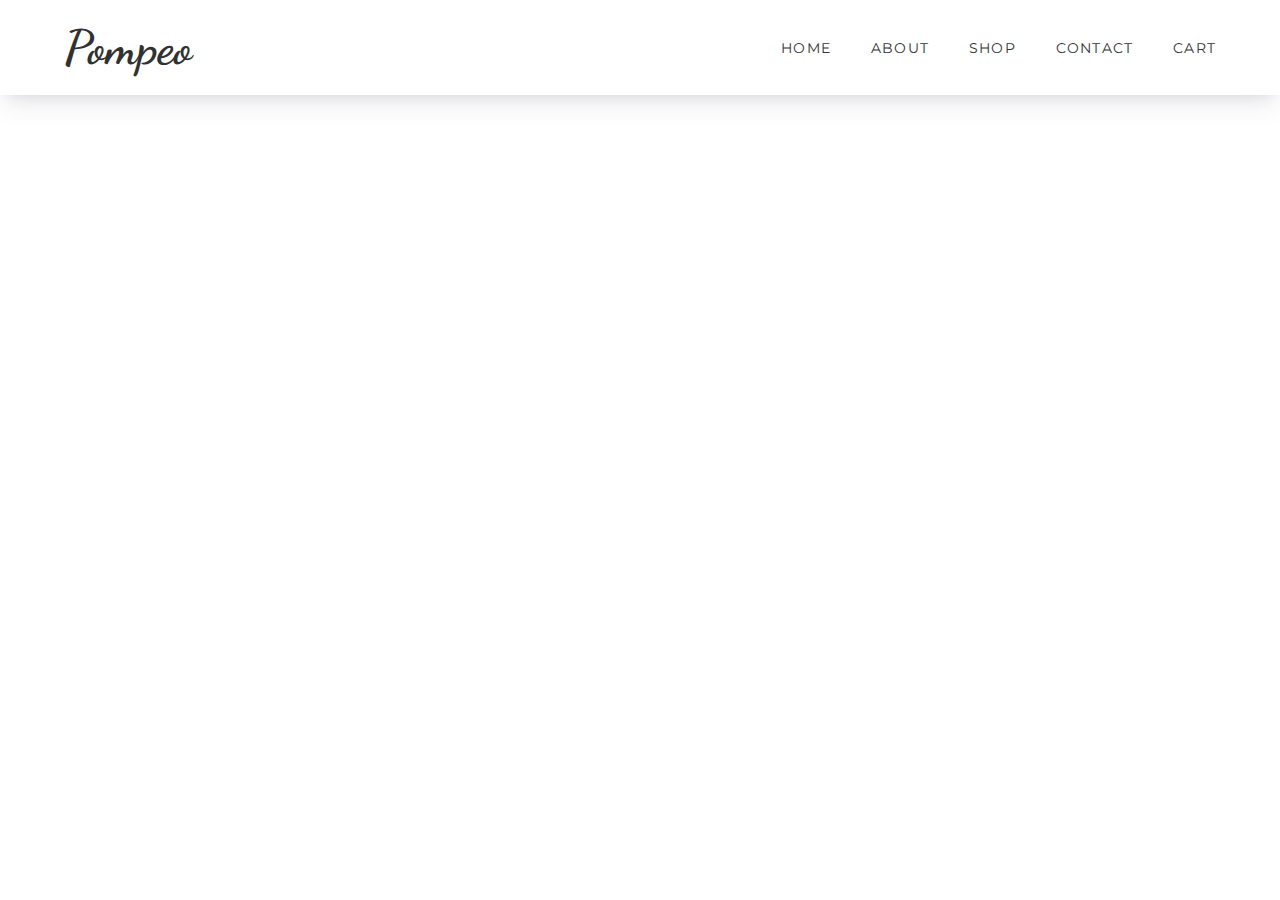
==== index.html @ 7a0f86f6 "resposive navbar added" ====
<!DOCTYPE html>
<html lang="en">
<head>
    <meta charset="UTF-8">
    <meta name="viewport" content="width=device-width, initial-scale=1.0">
    <title>Peopeo</title>
    <!----------------------- CSS LINKS ----------------------->
    <link rel="stylesheet" href="css/style.css">
    <!----------------------- CDN LINKS ----------------------->
    <link rel="stylesheet" href="https://cdnjs.cloudflare.com/ajax/libs/font-awesome/6.5.1/css/all.min.css" integrity="sha512-DTOQO9RWCH3ppGqcWaEA1BIZOC6xxalwEsw9c2QQeAIftl+Vegovlnee1c9QX4TctnWMn13TZye+giMm8e2LwA==" crossorigin="anonymous" referrerpolicy="no-referrer" />
    <!----------------------- JAVA SCRIPT ----------------------->
    <script defer src="index.js"></script>
</head>
<body>
    <header class="header">
        <!----------------------- NAVBAR ----------------------->
        <nav id="nav" class="nav">
            <div class="container">
                <div class="wrapper">
                    <!-- LOGO -->
                    <span class="logo">Pompeo</span>
                    <!-- NAV TOGGLE -->
                    <div class="nav__toggle">
                        <span></span>
                    </div>
                    <div class="nav__links-container">
                        <!-- NAV LINKS -->
                        <ul class="nav__links">
                            <li>
                                <a href="" class="nav__link">Home</a>
                            </li>
                            <li>
                                <a href="" class="nav__link">About</a>
                            </li>
                            <li>
                                <a href="" class="nav__link">Shop</a>
                            </li>
                            <li>
                                <a href="" class="nav__link">Contact</a>
                            </li>
                            <li>
                                <a href="" class="nav__link link__btn btn__show-cart">Cart</a>
                            </li>
                        </ul>
                    </div>
                </div>
            </div>
        </nav>
        <section class="hero">
            <div class="container">
                <div class="wrapper">
                    <div class="hero__content col-6">
                        <span class="sub__title">Pompeo Pottery</span>
                        <h1 class="title">Unique Porcelain & Stone Collection</h1>
                        <p class="title__desc">Lorem ipsum dolor sit amet consectetur adipisicing elit. Veniam, enim.</p>
                        <a href="#" class="btn__solid">shop collection</a>
                    </div>
                    <div class="hero__showcase col-6">
                        <div class="img"></div>
                        <!-- <img src="images/hero-img.png" alt="hero img"> -->
                    </div>
                </div>
            </div>
        </section>

    </header>
</body>
</html>
---- css/style.css ----
/*============== GOOGLE FONTS =======================*/
@import url('https://fonts.googleapis.com/css2?family=Dancing+Script:wght@500;700&family=Montserrat:wght@300;400;500;600;700;900&display=swap');

*,
*::before,
*::after {
    margin: 0;
    padding: 0;
    box-sizing: border-box;
}
body {
    color: #313131;
    background-color: #FFF;
    font-family: 'Montserrat', sans-serif;
    font-weight: 400;
}
img {
    width: 100%;
    display: block;
}
ul {
    list-style-type: none;
}
a {
    text-decoration: none;
}
.container {
    width: 90%;
    margin: auto;
}
/* HEADER */
.header {
    background-color: #FFF;
}
.wrapper {
    display: flex;
    justify-content: space-between;
    align-items: center;
}
.nav {
    position: absolute;
    width: 100%;
    padding: 1.2rem 0;
    background-color: #FFF;
    box-shadow: rgba(50, 50, 93, 0.1) 0px 13px 27px -5px, rgba(0, 0, 0, 0.1) 0px 8px 16px -8px;
}
.nav__fixed {
    position: fixed;
    width: 100%;
    padding: 1.2rem 0;
    background-color: rgba(255, 255, 255, 0.9);
}
.logo {
    font-size: 3rem;
    font-family: 'Dancing Script', cursive;
    font-weight: 700;
    display: block;
}
.nav__links {
    display: flex;
    align-items: center;
    gap: 2.5rem;
}
.nav__link {
    color: #313131;
    font-size: 0.85rem;
    font-weight: 400;
    text-transform: uppercase;
    letter-spacing: 1.2px;
    position: relative;
    cursor: pointer;
    user-select: none;
}
.nav__link::before {
    content: '';
    position: absolute;
    width: 100%;
    height: 0.15em;
    background-color: #313131;
    bottom: -0.375rem;
    transform-origin: center;
    transform: scaleX(0);
    transition: all 400ms ease ;
}
.nav__link:hover{
    color: #464646;
}
.nav__link:hover.nav__link::before{
    transform: scaleX(1);
}
.nav__toggle {
    width: 2.25rem;
    height: 2.25rem;
    display: flex;
    align-items: center;
    justify-content: center;
    position: relative;
    display: none;
}
.nav__toggle span,
.nav__toggle span::before,
.nav__toggle span::after {
    display: block;
    width: 1.75rem;
    height: 0.125rem;
    background-color: black;
    position: relative;
}
.nav__toggle span::before,
.nav__toggle span::after {
    content: '';
}
.nav__toggle span::before {
    position: absolute;
    top: -0.5rem;
   
}
.nav__toggle span::after {
    position: absolute;
    bottom: -0.5rem;
}
@media screen and (max-width:768px) {
    .nav__toggle {
        display: flex;
    }
    .nav__links-container {
        position: absolute;
        background-color: #FFF;
        top: 100%;
        width: 100%;
        left: 0;
        height: 0;
        overflow: hidden;
        transition: all 400ms ease;
        box-shadow: rgba(50, 50, 93, 0.1) 0px 13px 27px -5px, rgba(0, 0, 0, 0.1) 0px 8px 16px -8px;
    }
    .nav__links {
        all: unset;
        list-style: none;
    }
    .nav__links li{
        border-top: 1px solid #313131;
    }
    .nav__link{
        display: block;
        padding: 1.5rem 2rem;
    }
    .nav__link::before {
        display: none;
    }
}
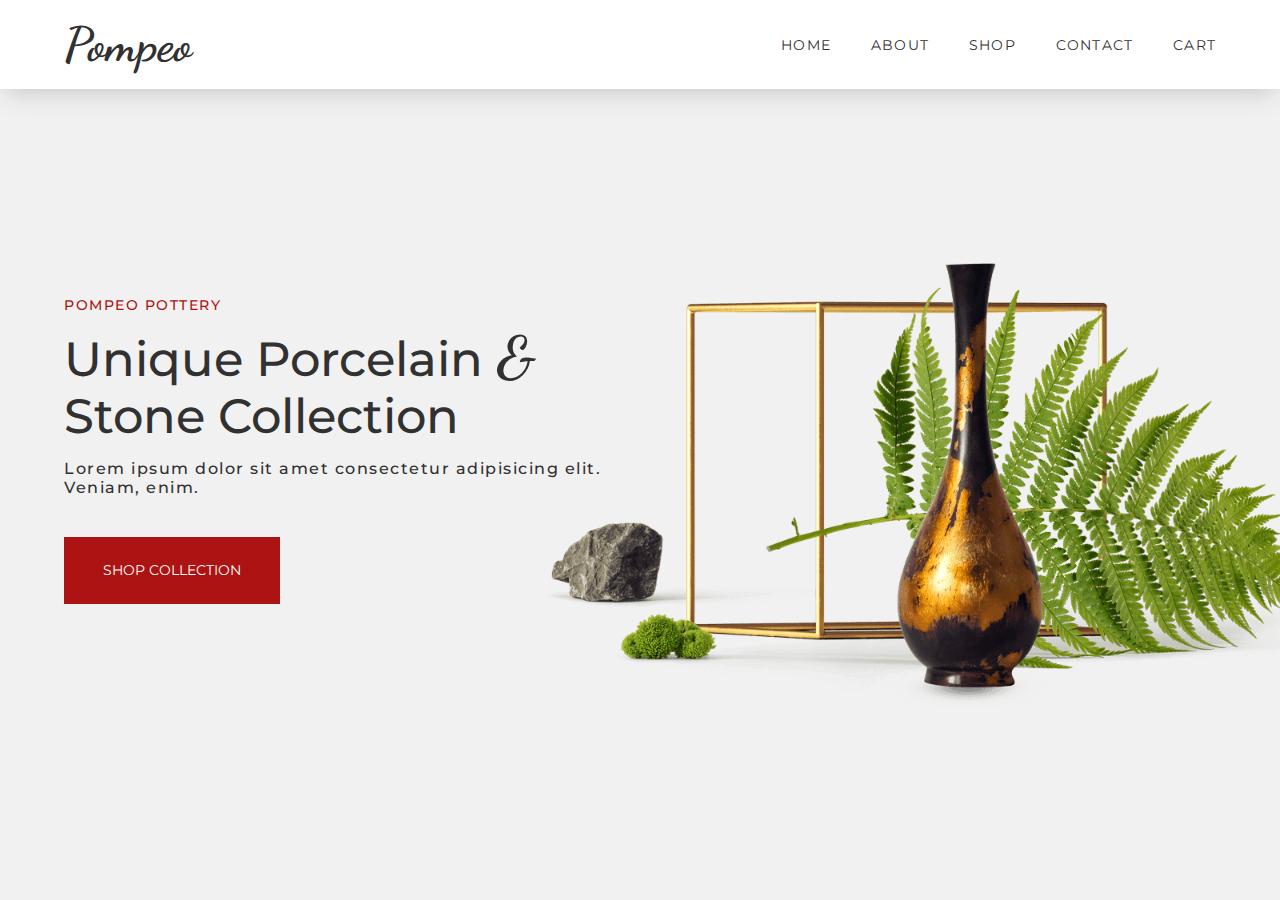
==== commit 2f3f02f7: "Hero Section added" ====
--- a/index.html
+++ b/index.html
@@ -51,7 +51,7 @@
                 <div class="wrapper">
                     <div class="hero__content col-6">
                         <span class="sub__title">Pompeo Pottery</span>
-                        <h1 class="title">Unique Porcelain & Stone Collection</h1>
+                        <h1 class="title">Unique Porcelain <span>&</span> Stone Collection</h1>
                         <p class="title__desc">Lorem ipsum dolor sit amet consectetur adipisicing elit. Veniam, enim.</p>
                         <a href="#" class="btn__solid">shop collection</a>
                     </div>
--- a/css/style.css
+++ b/css/style.css
@@ -1,4 +1,4 @@
-/*============== GOOGLE FONTS =======================*/
+/*============== GOOGLE FONTS ==================*/
 @import url('https://fonts.googleapis.com/css2?family=Dancing+Script:wght@500;700&family=Montserrat:wght@300;400;500;600;700;900&display=swap');
 
 *,
@@ -28,9 +28,9 @@
     width: 90%;
     margin: auto;
 }
-/* HEADER */
+/*============== HEADER ==================*/
 .header {
-    background-color: #FFF;
+    background-color: #F1F1F1;
 }
 .wrapper {
     display: flex;
@@ -40,14 +40,14 @@
 .nav {
     position: absolute;
     width: 100%;
-    padding: 1.2rem 0;
+    padding: 1rem 0;
     background-color: #FFF;
     box-shadow: rgba(50, 50, 93, 0.1) 0px 13px 27px -5px, rgba(0, 0, 0, 0.1) 0px 8px 16px -8px;
 }
 .nav__fixed {
     position: fixed;
     width: 100%;
-    padding: 1.2rem 0;
+    padding: 0.9rem 0;
     background-color: rgba(255, 255, 255, 0.9);
 }
 .logo {
@@ -148,4 +148,130 @@
     .nav__link::before {
         display: none;
     }
+}
+/*============== HERO SECTION FONTS ==================*/
+.hero {
+    height: 100vh;
+    display: flex;
+    align-items: center;
+    justify-content: center;
+    overflow: hidden;
+}
+.hero .wrapper {
+    display: flex;
+    align-items: center;
+}
+.hero__content,
+.hero__showcase {
+    width: 50%;
+}
+.sub__title {
+    display: block;
+    color: #ac1313;
+    font-size: 0.9rem;
+    font-weight: 500;
+    letter-spacing: 1.5px;
+    text-transform: uppercase;
+    margin-bottom: 0.75rem;
+}
+.title {
+    font-size: 3rem;
+    font-weight: 500;
+    line-height: 1.1;
+    margin-bottom: 1rem;
+}
+.title span {
+    font-family: 'Dancing Script', cursive;
+    font-weight: 700;
+    font-size: 1.2em;
+}   
+.title__desc {
+    font-size: 1rem;
+    font-weight: 500;
+    letter-spacing: 1.5px;
+    margin-bottom: 2.5rem;
+}
+.btn__solid {
+    display: inline-block;
+    color: #fff;
+    font-size: 0.875rem;
+    font-weight: 400;
+    text-transform: uppercase;
+    margin-right: 0px;
+    padding: 1.75em 2.8em;
+    background-color: #ac1313;
+    transition: all 400ms ease;
+}
+.btn__solid:hover {
+    background-color: black;
+    transform: translateY(-5px);
+}
+.hero__showcase .img{
+    width: 1000px;
+    height: 480px;
+    margin-left: -196px;
+    margin-top: 80px;
+    background-image: url(../images/hero-img.png);
+    background-position: 50% 50%;
+    background-size: 800px;
+    background-repeat: no-repeat;
+}
+
+@media screen and (max-width:992px) {
+    .hero {
+        height: auto;
+        padding-top: 10rem;
+    }
+    .hero .wrapper {
+        flex-direction: column;
+        gap: 2.5rem;
+    }
+    .hero__content,
+    .hero__showcase {
+        width: 100%;
+        text-align: center;
+    }
+    .hero__content .title__desc{
+        width: 60%;
+        margin: auto;
+        margin-bottom: 2rem;
+    }
+    .hero__showcase {
+        display: flex;
+        align-items: center;
+        justify-content: center;
+    }
+    .hero__showcase .img{
+        background-size: 700px;
+        margin: auto;
+     }
+}
+@media screen and (max-width:768px) {
+    .title {
+        font-size: 2.5rem;
+    }
+    .hero__showcase .img{
+        height: 300px;
+        background-size: 500px;
+        margin: auto;
+    }
+    .btn__solid {
+        font-size: 0.75rem;
+    }
+}
+@media screen and (max-width:548px) {
+    .title {
+        font-size: 1.8rem;
+    }
+    .hero__content .title__desc{
+        width: 80%;
+    }
+    .hero__showcase .img{
+        height: 200px;
+        background-size: 300px;
+        margin: auto;
+    }
+    .btn__solid {
+        font-size: 0.65rem;
+    }
 }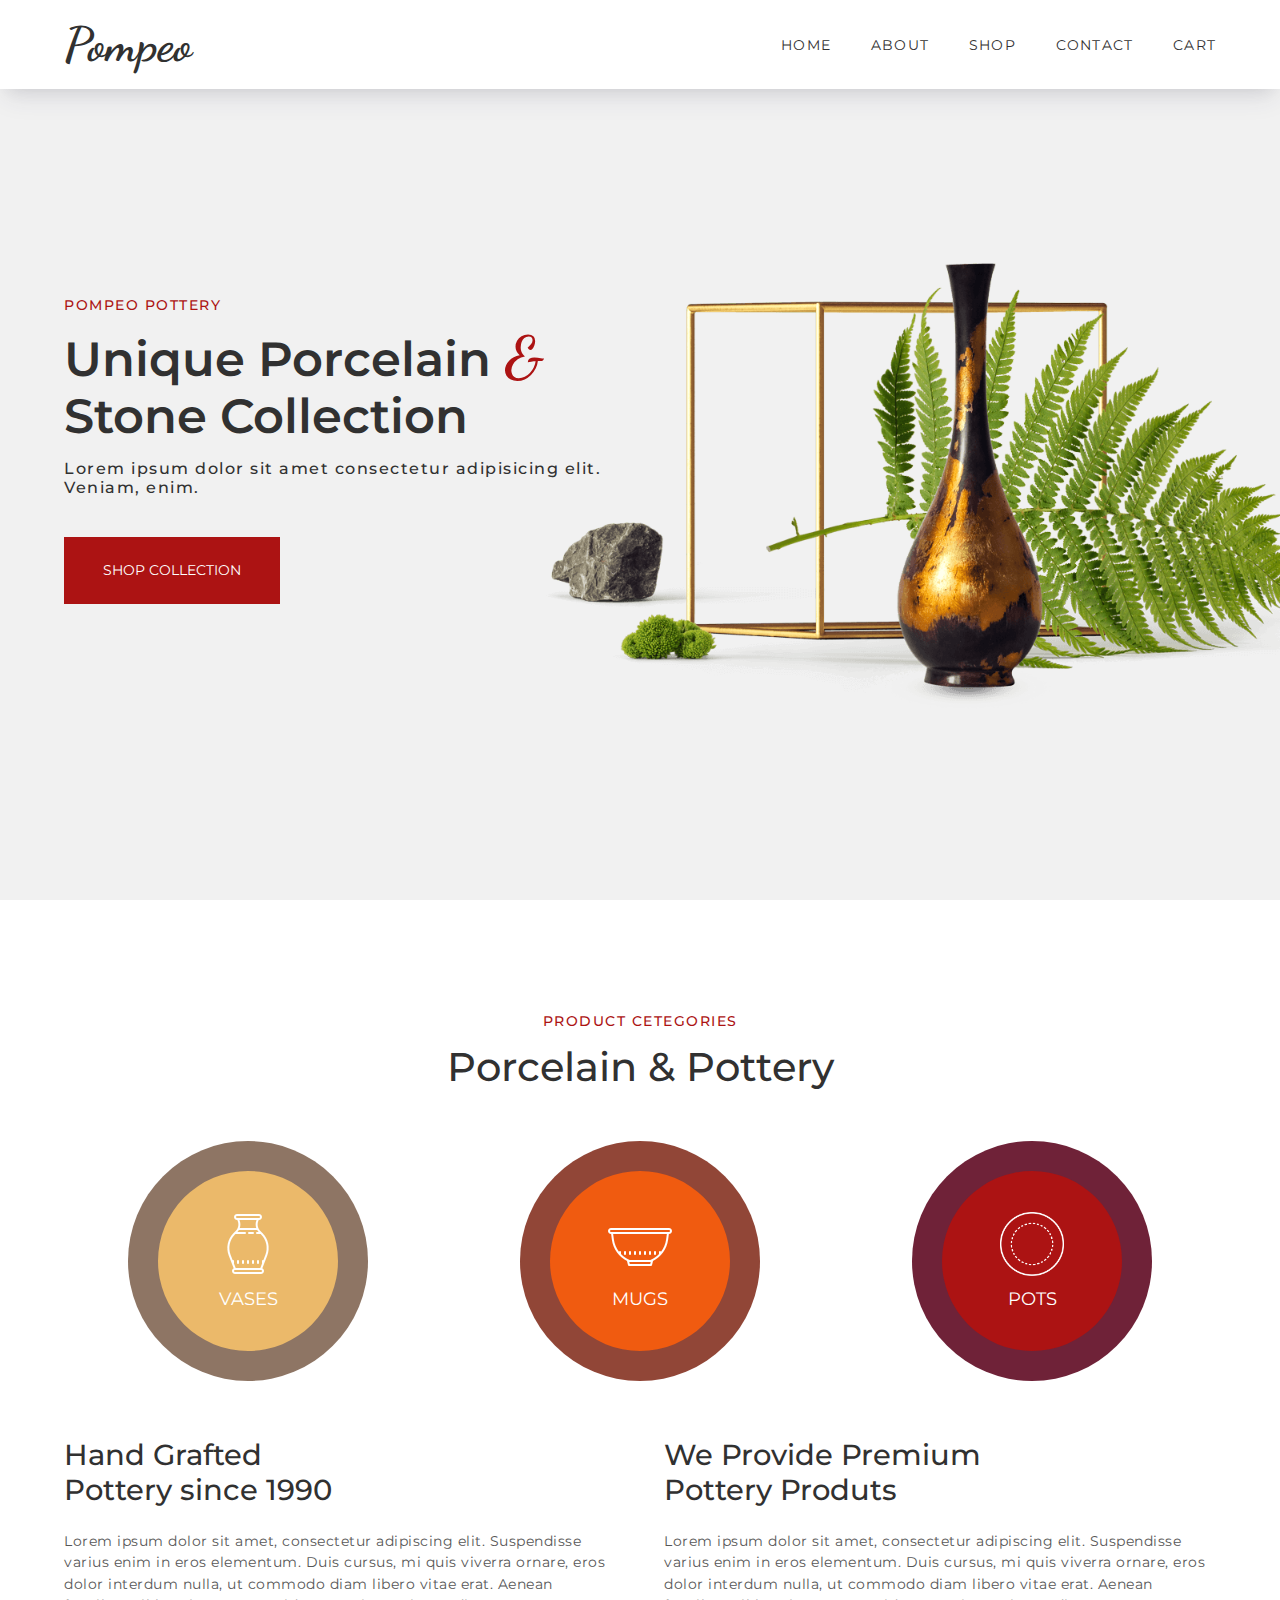
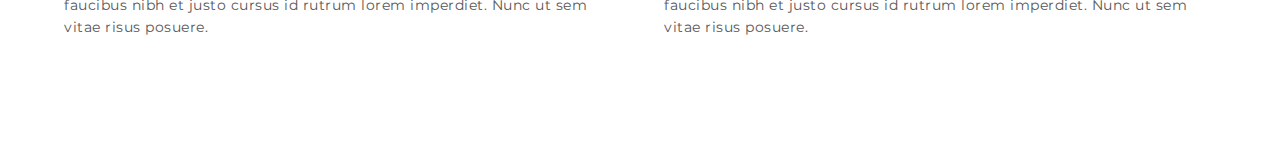
==== commit 2593e6e1: "category section added" ====
--- a/index.html
+++ b/index.html
@@ -39,13 +39,14 @@
                                 <a href="" class="nav__link">Contact</a>
                             </li>
                             <li>
-                                <a href="" class="nav__link link__btn btn__show-cart">Cart</a>
+                                <a href="" class="nav__link link__btn btn__show-cart"><span><i class="fa-solid fa-cart-shopping"></i></span>Cart </a>
                             </li>
                         </ul>
                     </div>
                 </div>
             </div>
         </nav>
+        <!----------------------- HERO ----------------------->
         <section class="hero">
             <div class="container">
                 <div class="wrapper">
@@ -62,7 +63,59 @@
                 </div>
             </div>
         </section>
-
     </header>
+    <main>
+         <!----------------------- SECTION-01 (CETEGORIES) ----------------------->
+         <section id="cetegories" class="cetegories">
+            <div class="container">
+                <div class="section__header">
+                    <span class="sub__title">Product cetegories</span>
+                    <h2 class="section__title">Porcelain & Pottery</h2>
+                </div>
+                <div class="wrapper cetegories__items">
+                    <article class="item">
+                        <a href="#">
+                            <figure class="cetegory__item">
+                                <img src="images/pot.png" alt="vases">
+                                <figcaption>
+                                    <span>Vases</span>
+                                </figcaption>
+                            </figure>
+                        </a>
+                    </article>
+                    <article class="item">
+                        <a href="#">
+                            <figure class="cetegory__item">
+                                <img src="images/bowl.png" alt="Mugs">
+                                <figcaption>
+                                    <span>Mugs</span>
+                                </figcaption>
+                            </figure>
+                        </a>
+                    </article>
+                    <article class="item">
+                        <a href="#">
+                            <figure class="cetegory__item">
+                                <img src="images/plate-1.png" alt="Plates">
+                                <figcaption>
+                                    <span>Pots</span>
+                                </figcaption>
+                            </figure>
+                        </a>
+                    </article>
+                </div>
+                <div class="wrapper cetegories__info">
+                    <div class="info__box">
+                        <h3>Hand Grafted <br>Pottery since 1990</h3>
+                        <p>Lorem ipsum dolor sit amet, consectetur adipiscing elit. Suspendisse varius enim in eros elementum. Duis cursus, mi quis viverra ornare, eros dolor interdum nulla, ut commodo diam libero vitae erat. Aenean faucibus nibh et justo cursus id rutrum lorem imperdiet. Nunc ut sem vitae risus posuere.</p>
+                    </div>
+                    <div class="info__box">
+                        <h3>We Provide Premium <br> Pottery Produts</h3>
+                        <p>Lorem ipsum dolor sit amet, consectetur adipiscing elit. Suspendisse varius enim in eros elementum. Duis cursus, mi quis viverra ornare, eros dolor interdum nulla, ut commodo diam libero vitae erat. Aenean faucibus nibh et justo cursus id rutrum lorem imperdiet. Nunc ut sem vitae risus posuere.</p>
+                    </div>
+                </div>
+            </div>
+        </section>
+    </main>
 </body>
 </html>--- a/css/style.css
+++ b/css/style.css
@@ -149,7 +149,7 @@
         display: none;
     }
 }
-/*============== HERO SECTION FONTS ==================*/
+/*============== HERO SECTION ==================*/
 .hero {
     height: 100vh;
     display: flex;
@@ -176,14 +176,15 @@
 }
 .title {
     font-size: 3rem;
-    font-weight: 500;
+    font-weight: 600;
     line-height: 1.1;
     margin-bottom: 1rem;
 }
 .title span {
+    color: #ac1313;
+    font-size: 1.2em;
     font-family: 'Dancing Script', cursive;
     font-weight: 700;
-    font-size: 1.2em;
 }   
 .title__desc {
     font-size: 1rem;
@@ -274,4 +275,85 @@
     .btn__solid {
         font-size: 0.65rem;
     }
+}
+/*============== CETEGORIES SECTION ==================*/
+.cetegories {
+    padding: 7rem 0;
+}
+.section__header {
+    text-align: center;
+    margin-bottom: 3.1rem;
+}
+.section__title {
+    font-size: 2.5rem;
+    font-weight: 500;
+}
+.cetegories__items {
+    justify-content: space-around;
+    gap: 1.5rem;
+    margin-bottom: 3.5rem;
+}
+.cetegory__item {
+    width: 240px;
+    height: 240px;
+    background-color: #ebb96a;
+    border: 30px solid rgba(50, 50, 93, 0.5);
+    border-radius: 50%;
+    display: flex;
+    align-items: center;
+    justify-content: center;
+    flex-direction: column;
+}
+.item:nth-child(2) .cetegory__item{
+    background-color: #f05b10;
+}
+.item:nth-child(3) .cetegory__item{
+    background-color: rgb(172, 19, 19);
+}
+.cetegory__item img {
+    width: 64px;
+    height: 64px;
+    margin-bottom: 0.75rem;
+}
+.cetegory__item figcaption span {
+    color: #FFF;
+    font-size: 1.1rem;
+    font-weight: normal;
+    text-transform: uppercase;
+}
+.cetegories__info {
+    gap: 3rem;
+}
+h3 {
+    font-size: 1.8rem;
+    font-weight: 500;
+    margin-bottom: 1.5rem;
+}
+.cetegories__info p {
+    color: #575757;
+    font-size: 0.9rem;
+    letter-spacing: 0.5px;
+    line-height: 1.5;
+}
+@media screen and (max-width:992px) {
+    .cetegory__item {
+        width: 200px;
+        height: 200px;
+    }
+}
+@media screen and (max-width:768px) {
+    .cetegory__item {
+        width: 240px;
+        height: 240px;
+    }
+    .cetegories__items {
+        flex-direction: column;
+    }
+    .cetegories__info {
+        flex-direction: column;
+        gap: 2rem;
+    }
+    .info__box {
+        width: 90%;
+    }
 }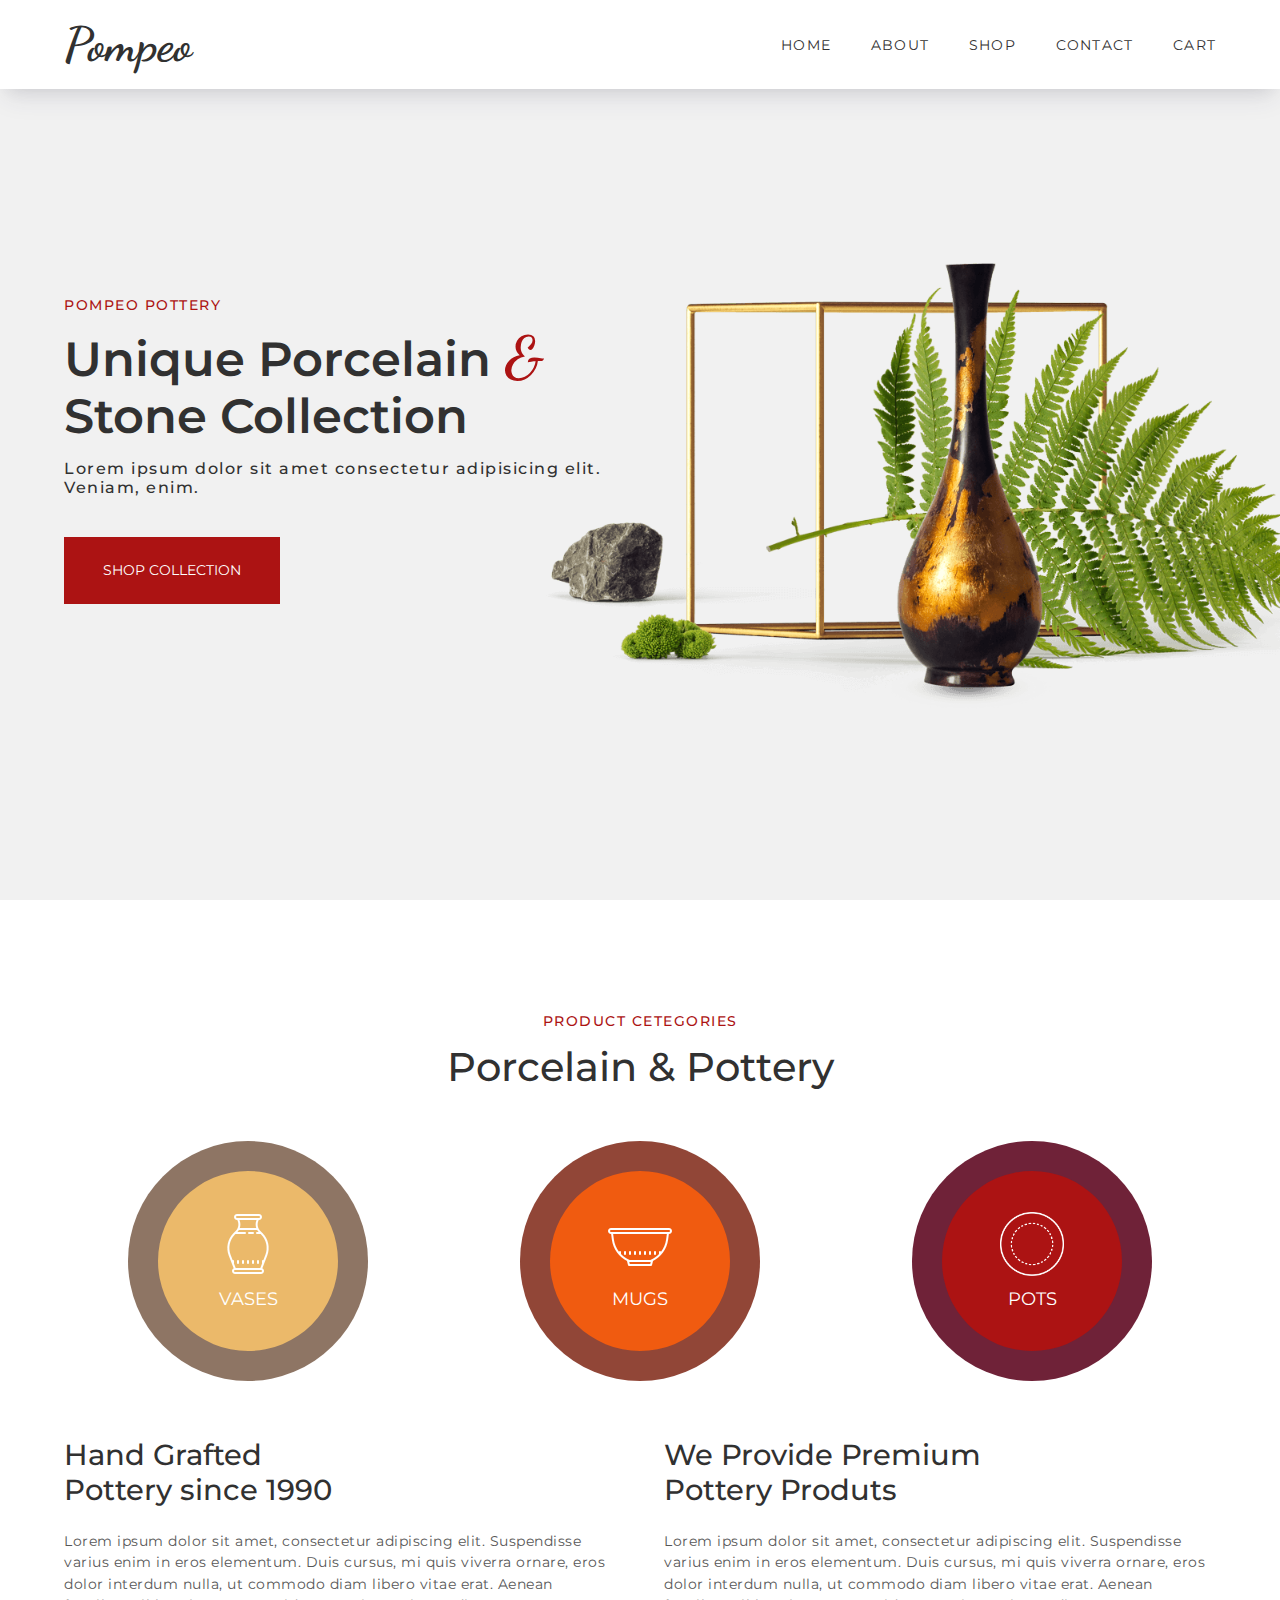
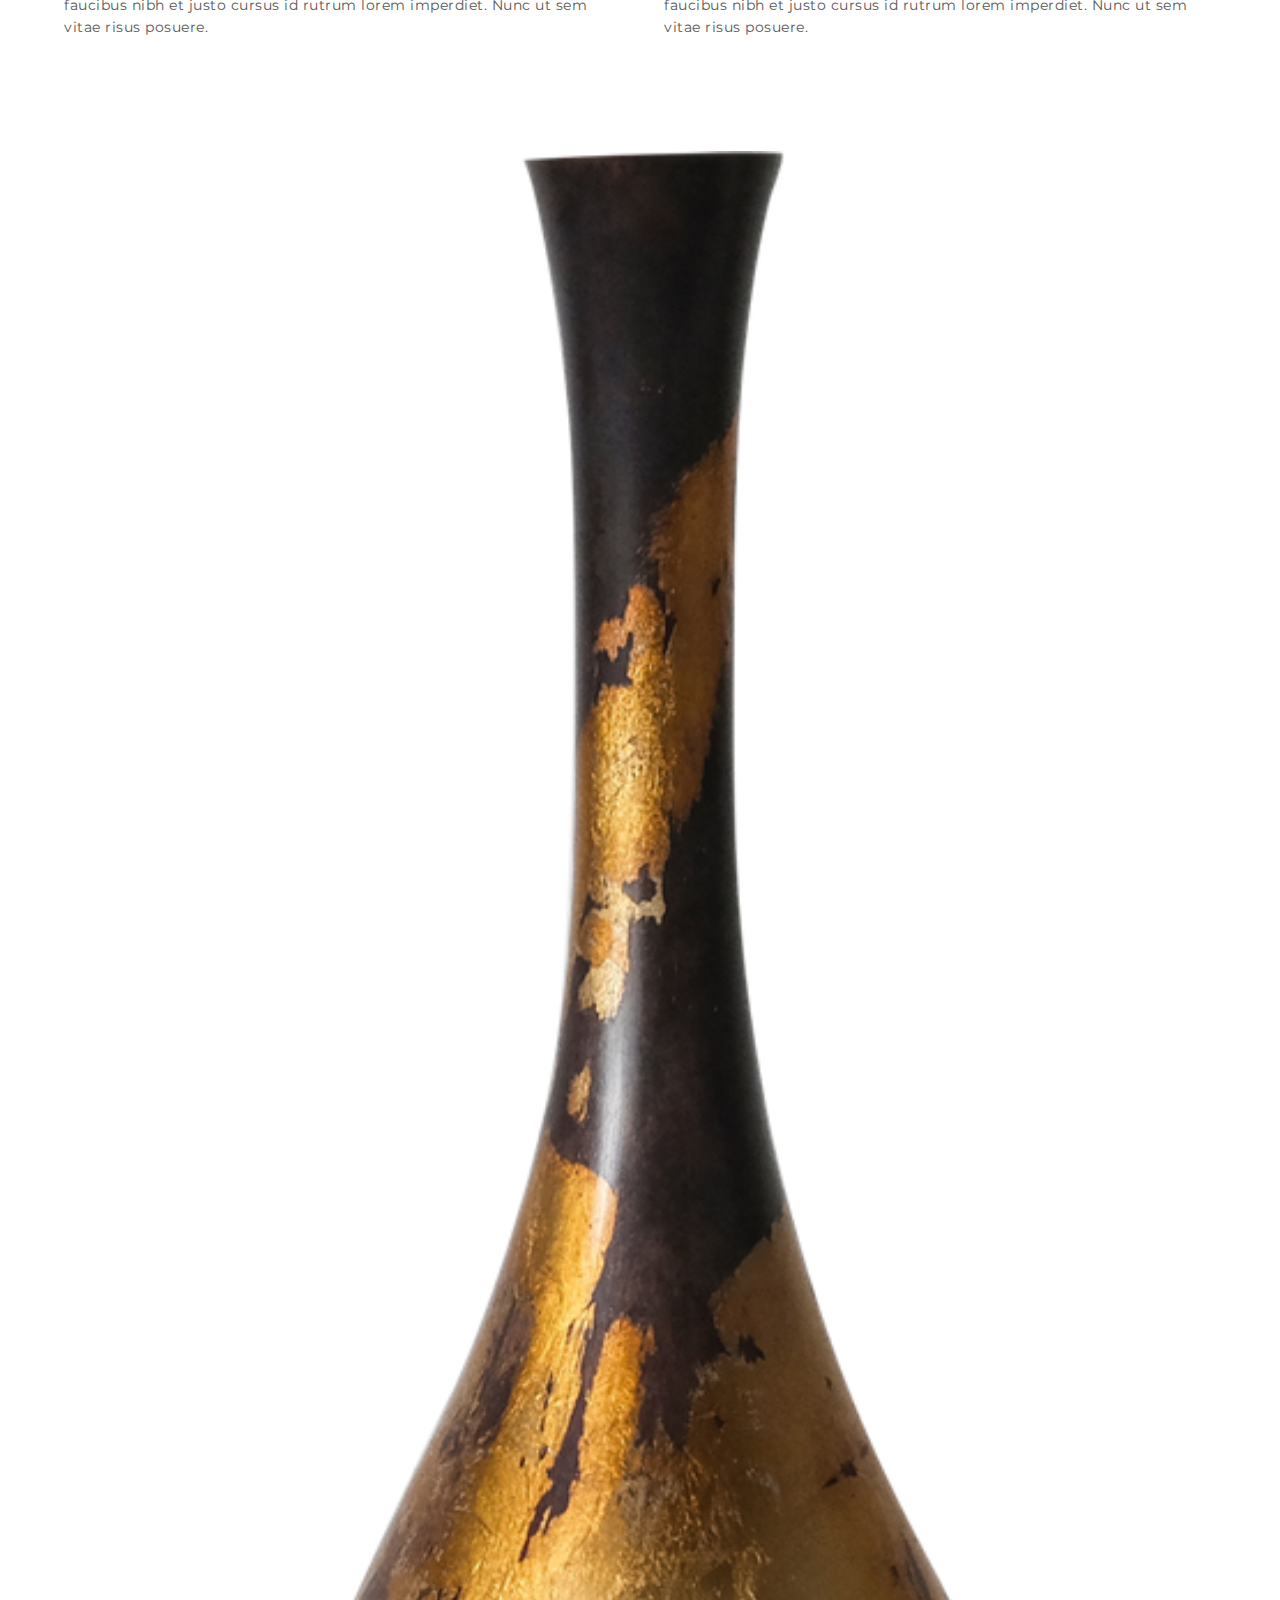
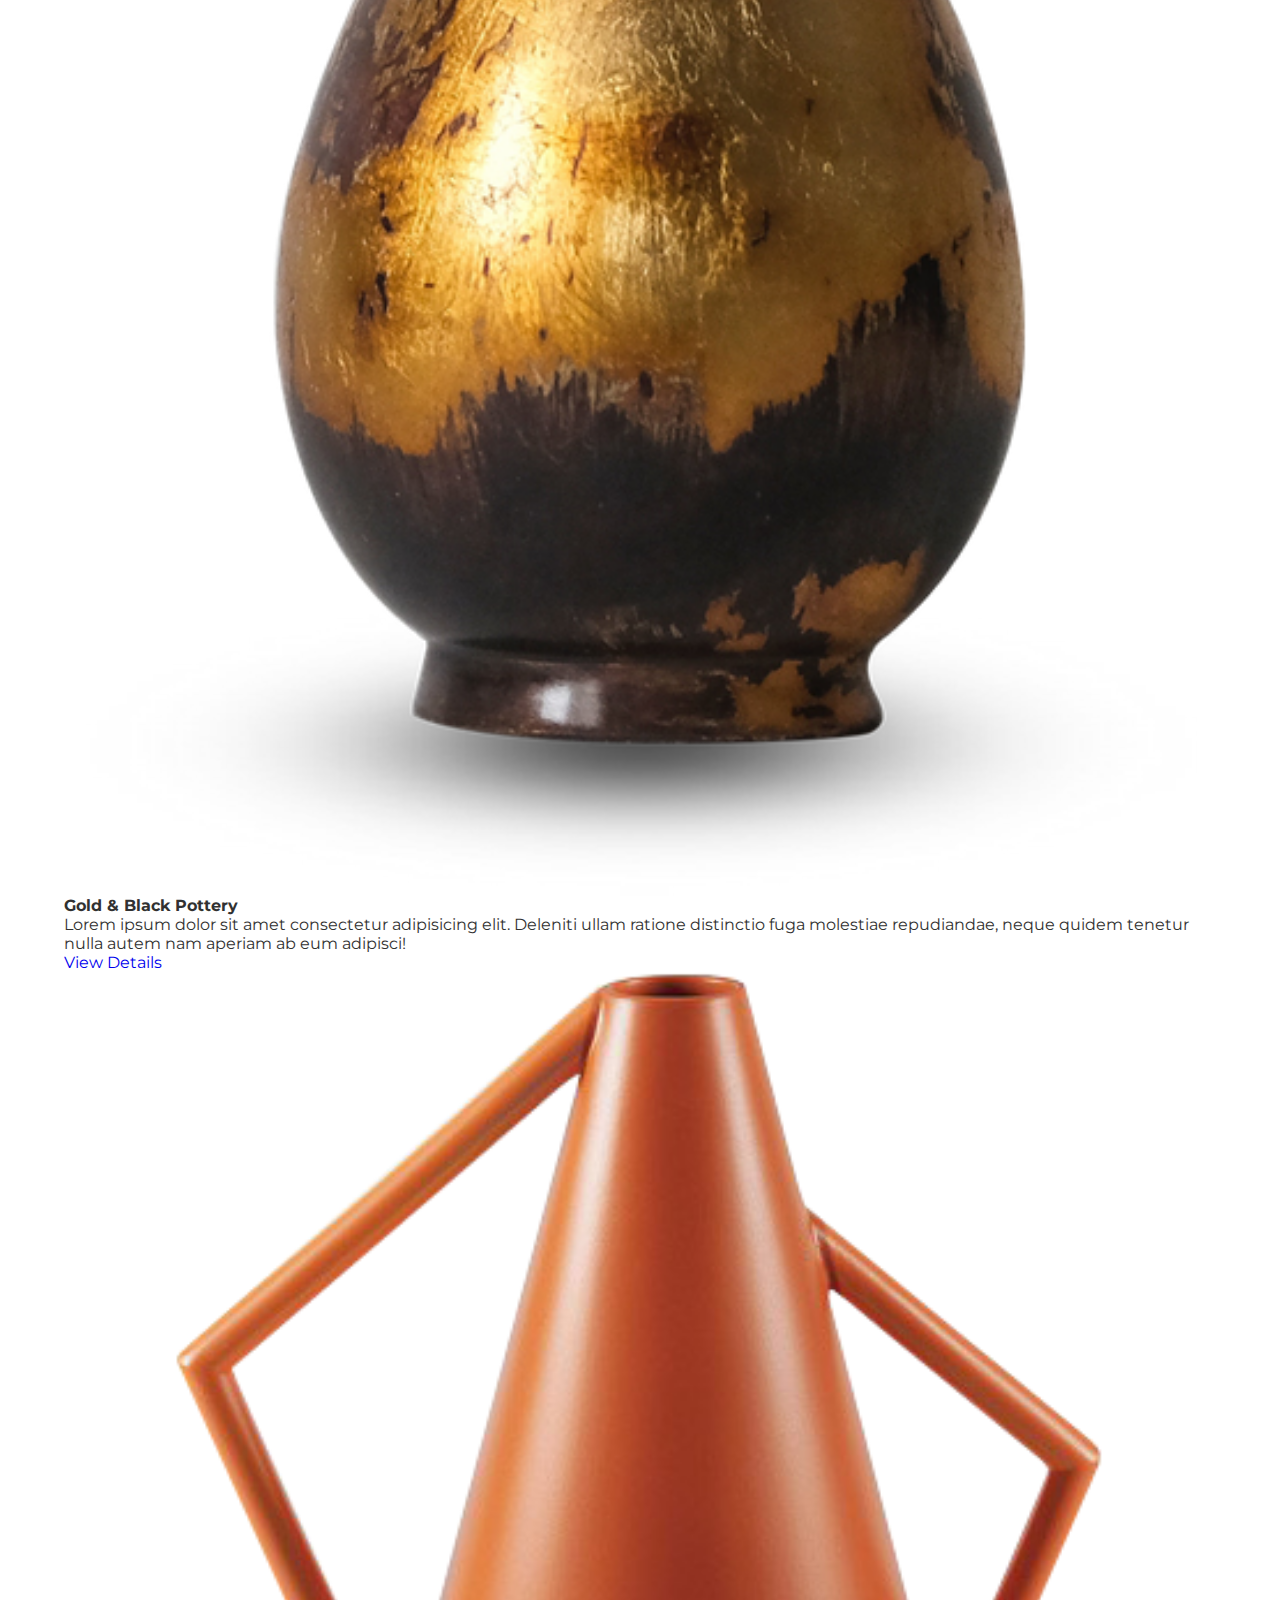
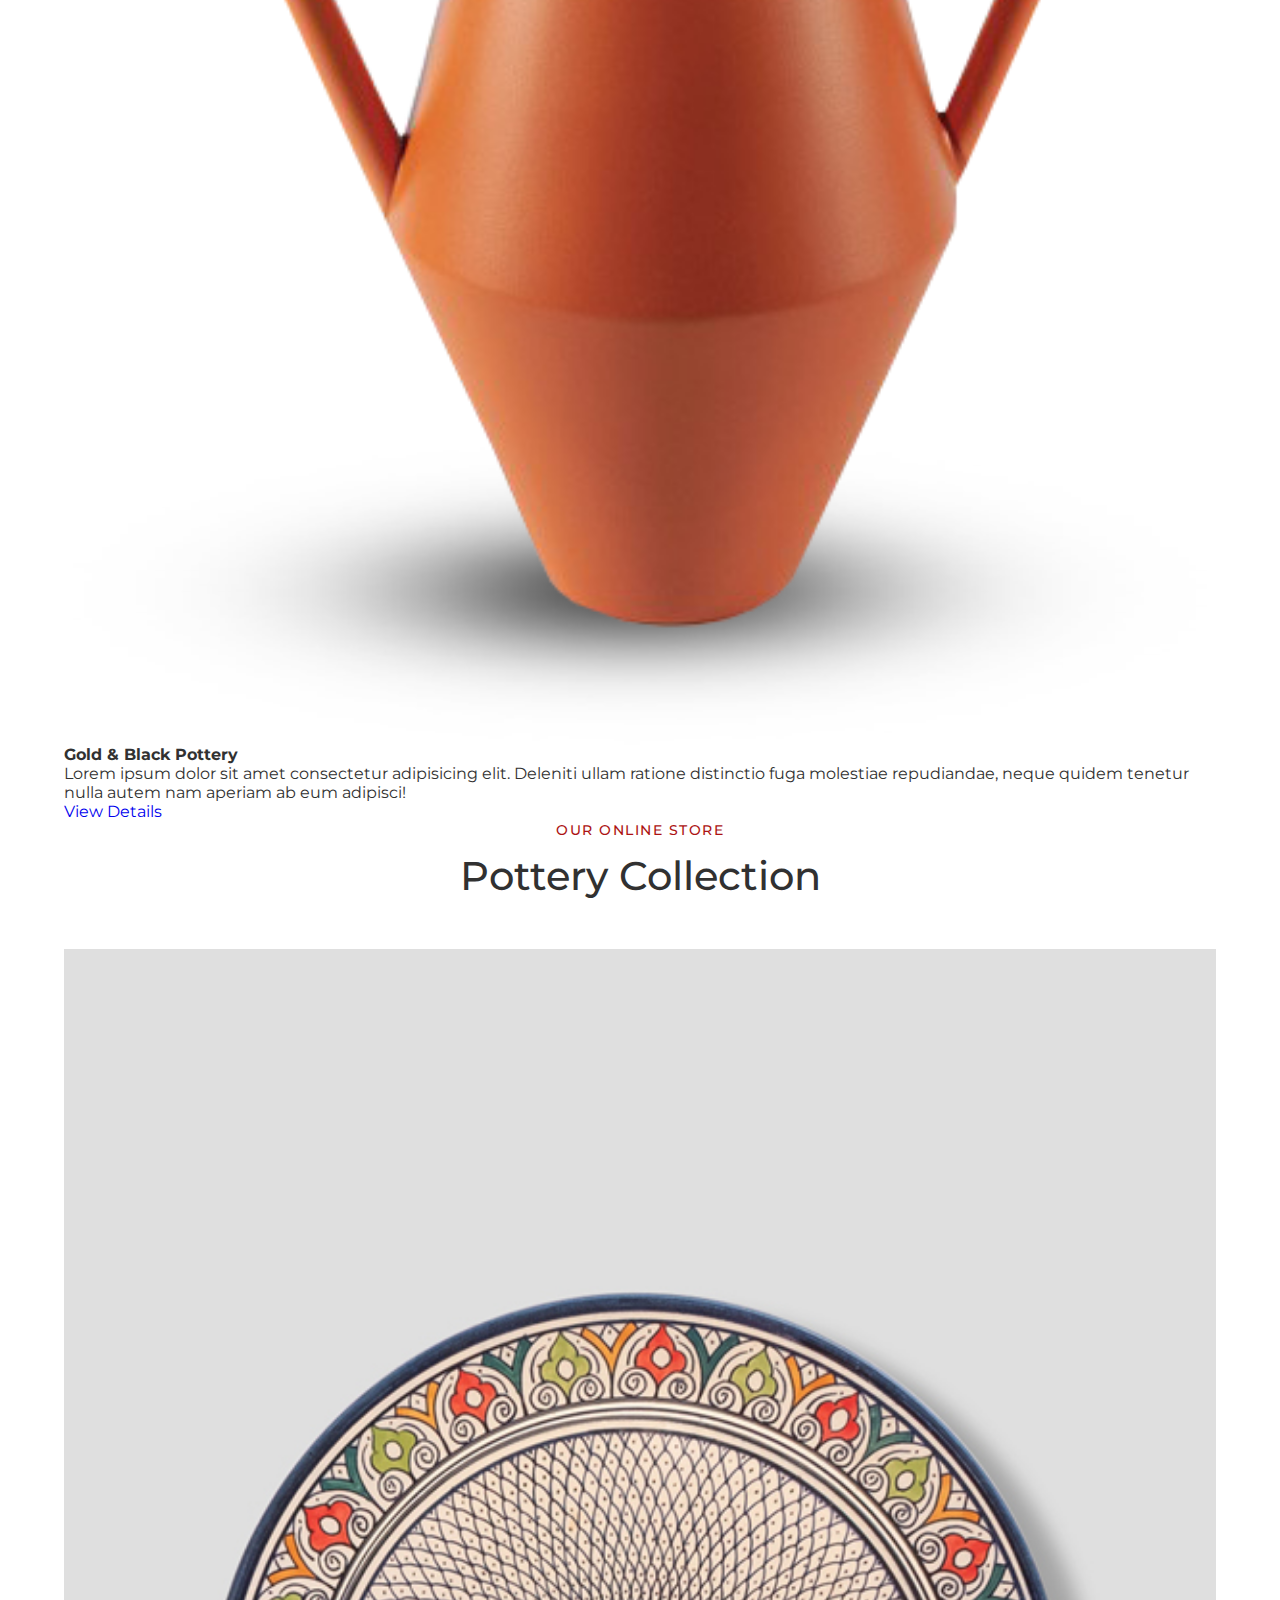
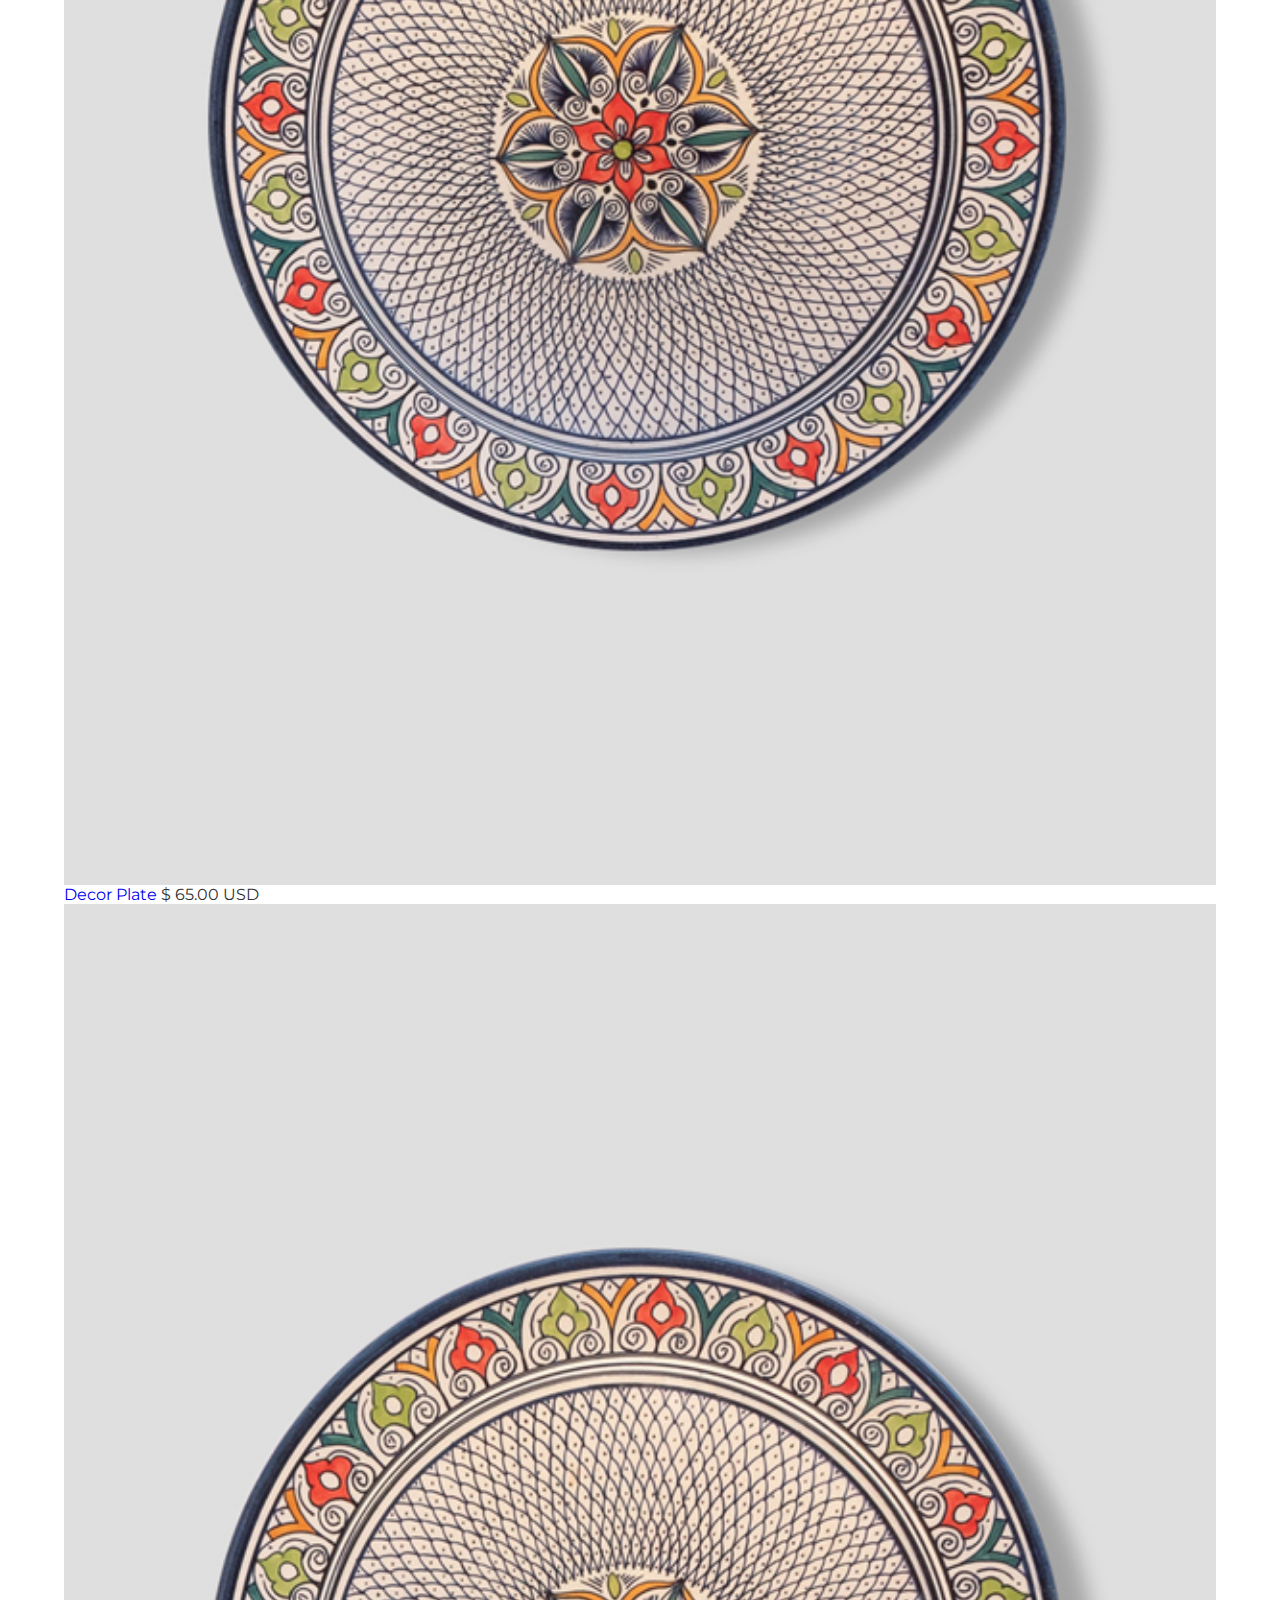
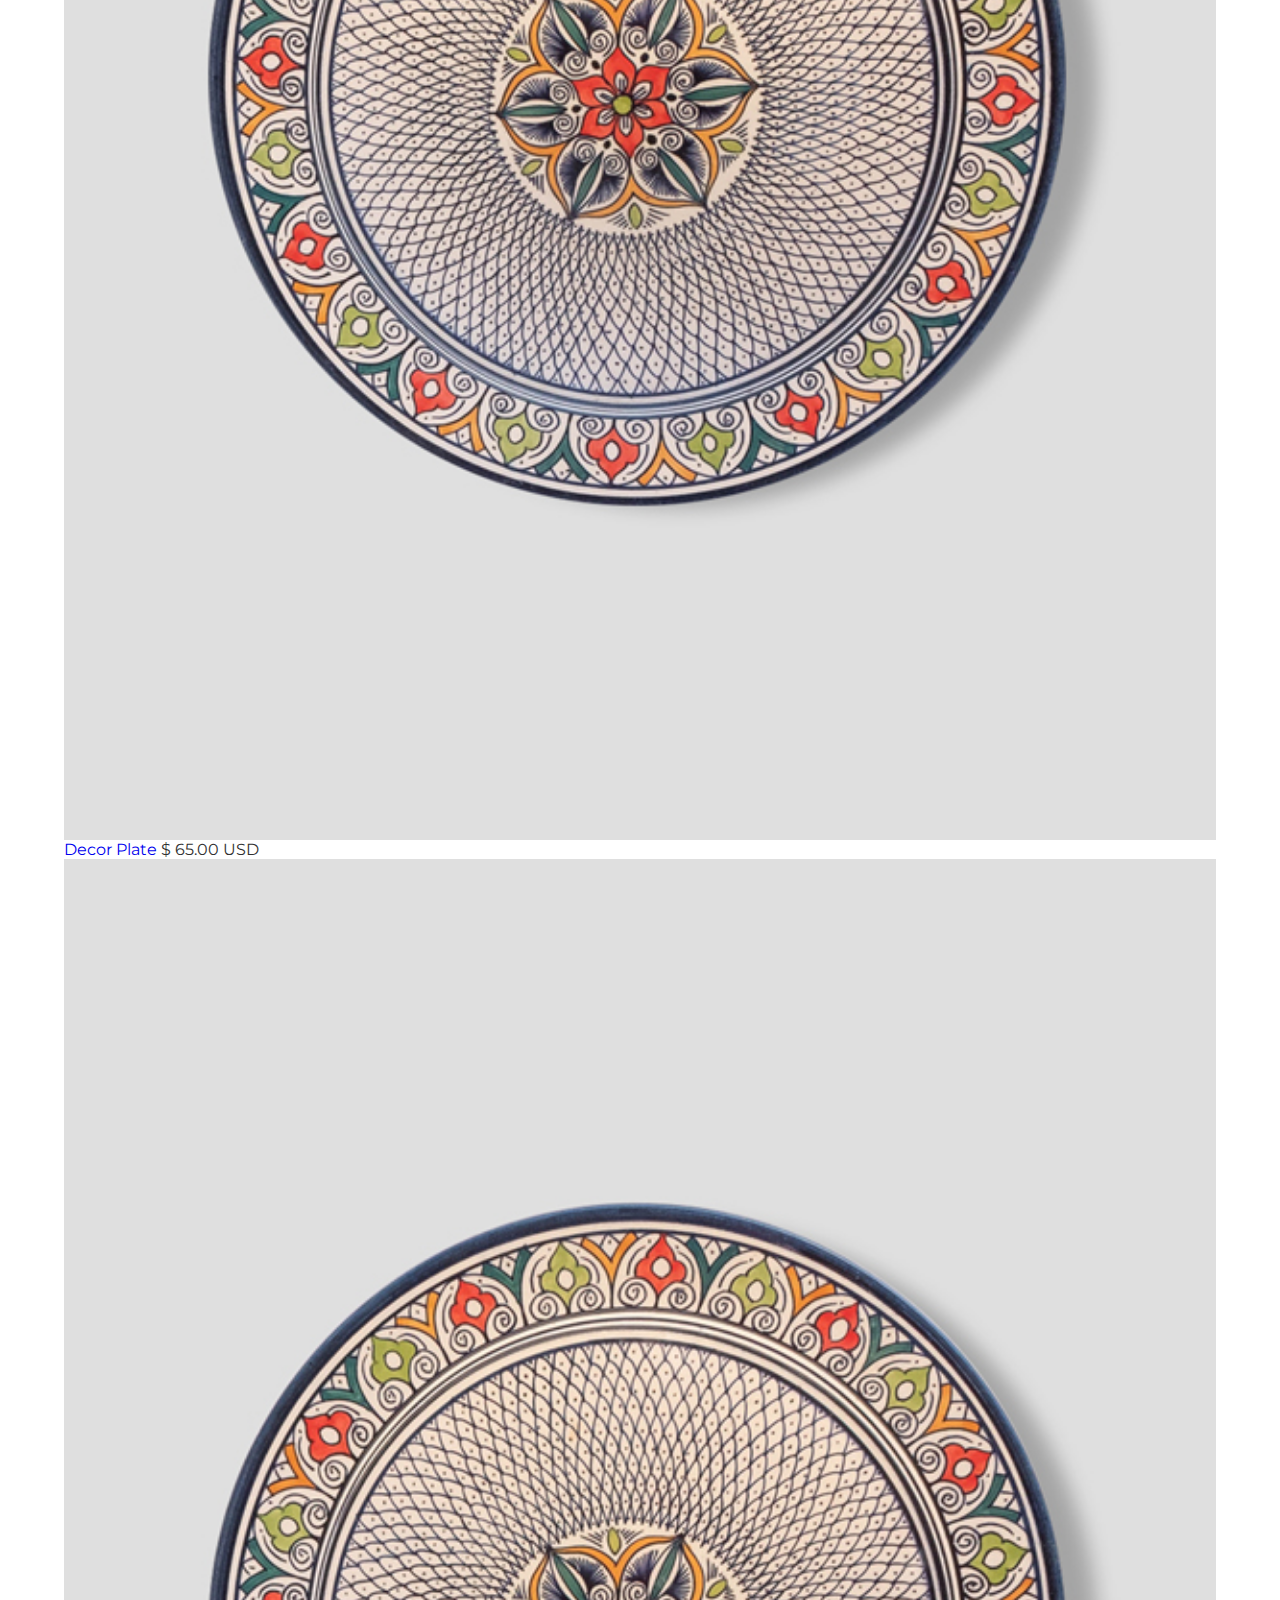
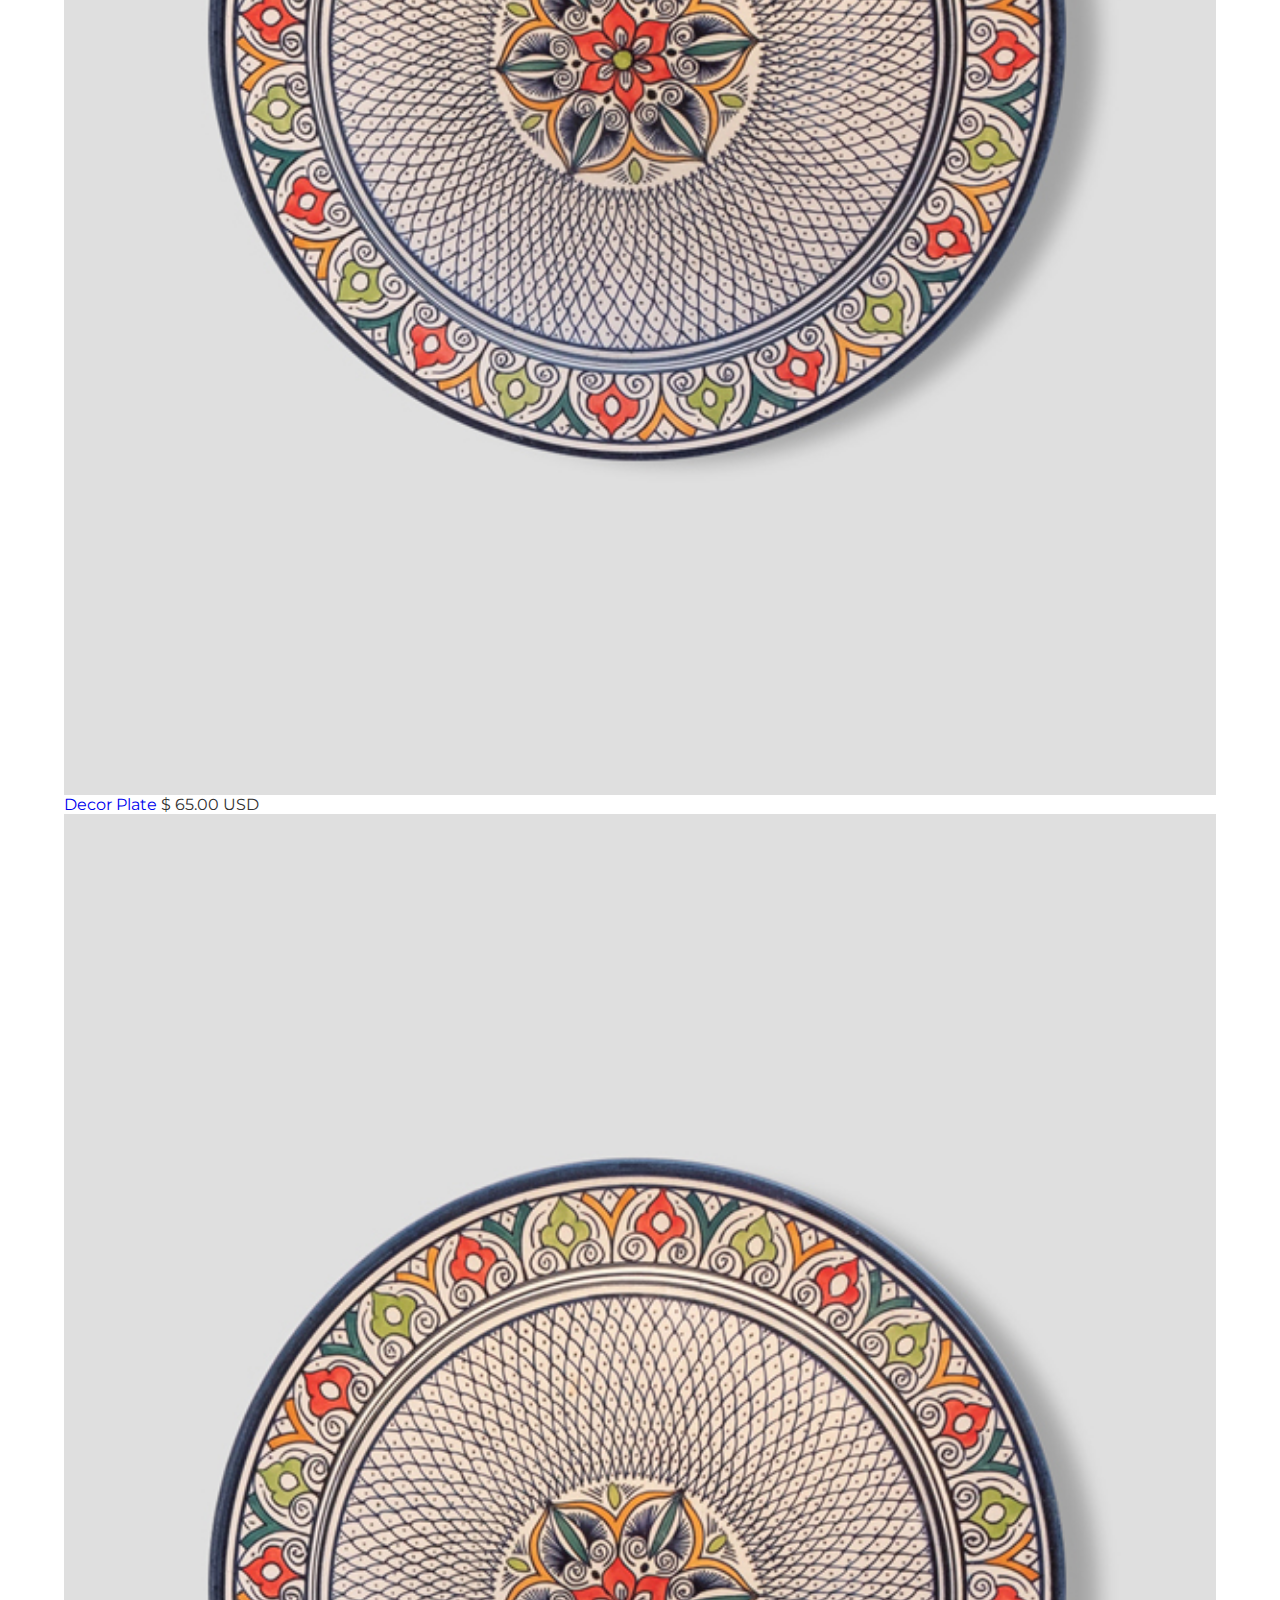
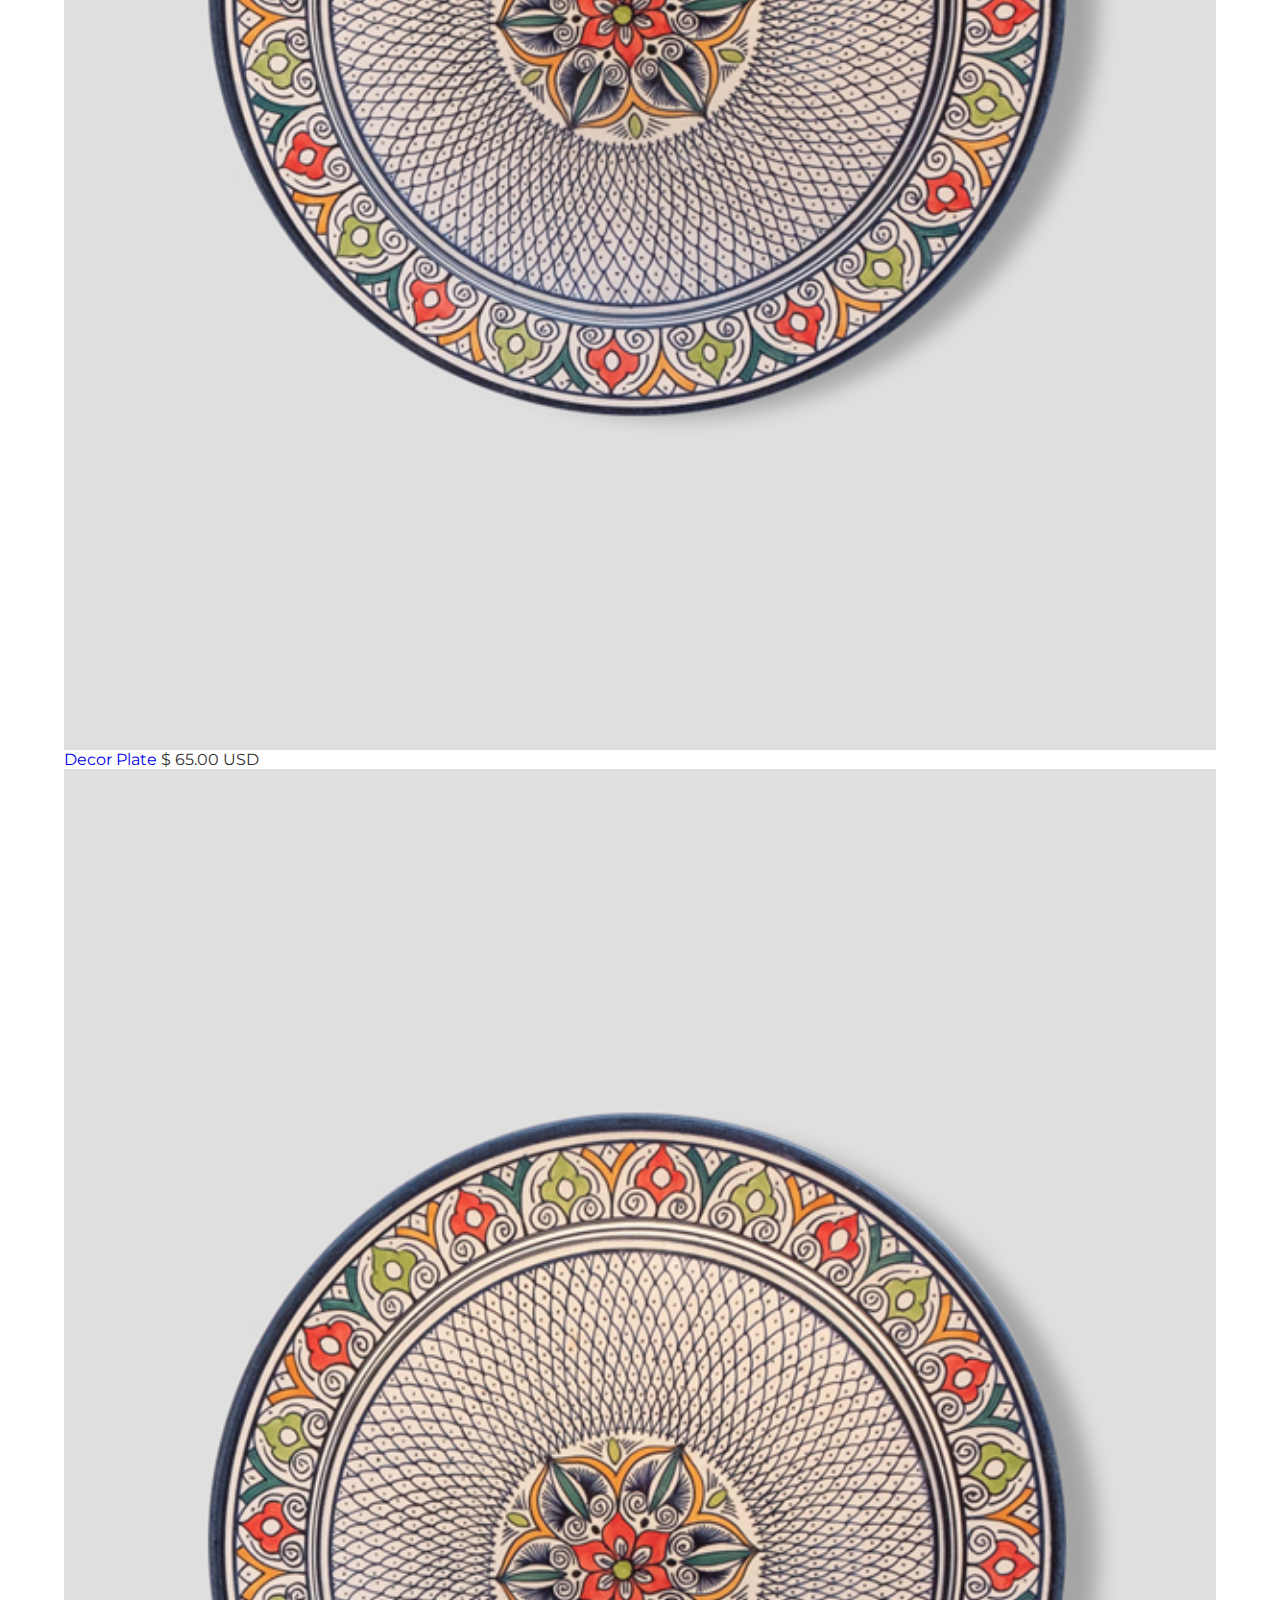
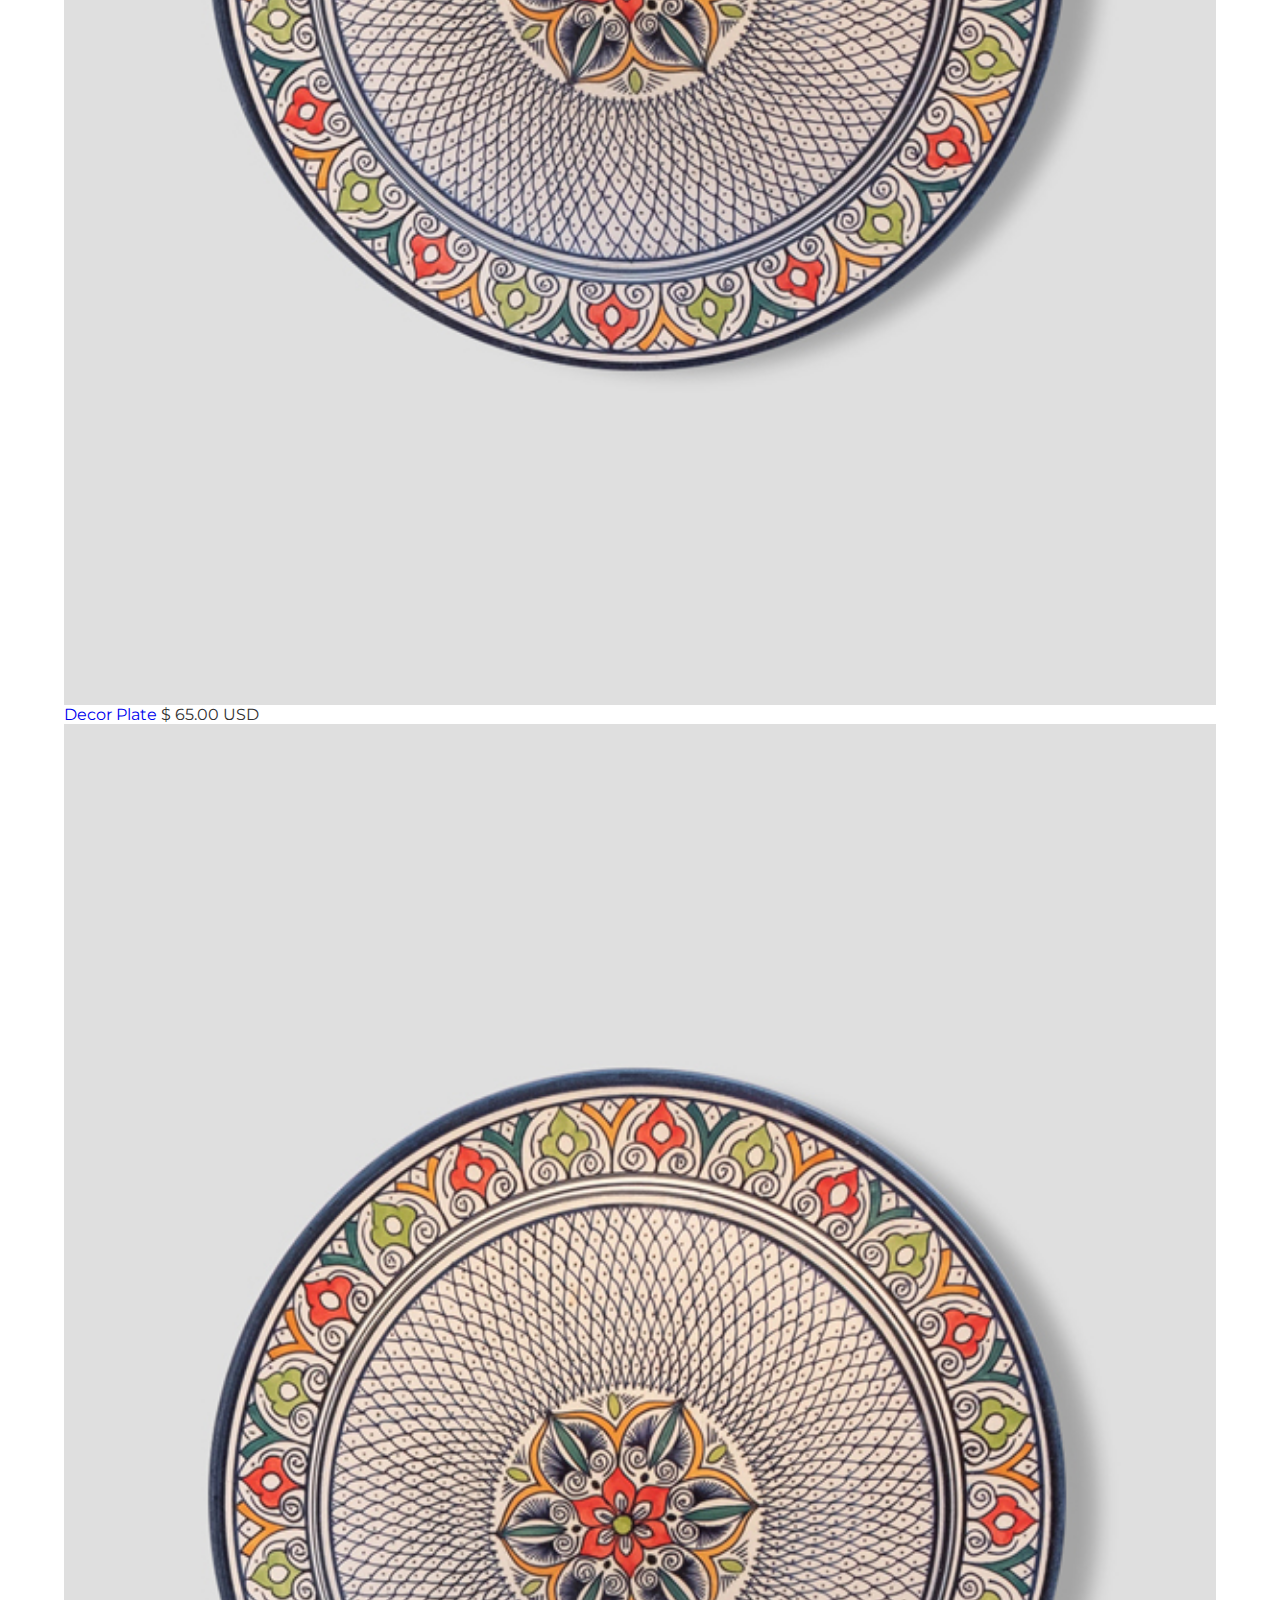
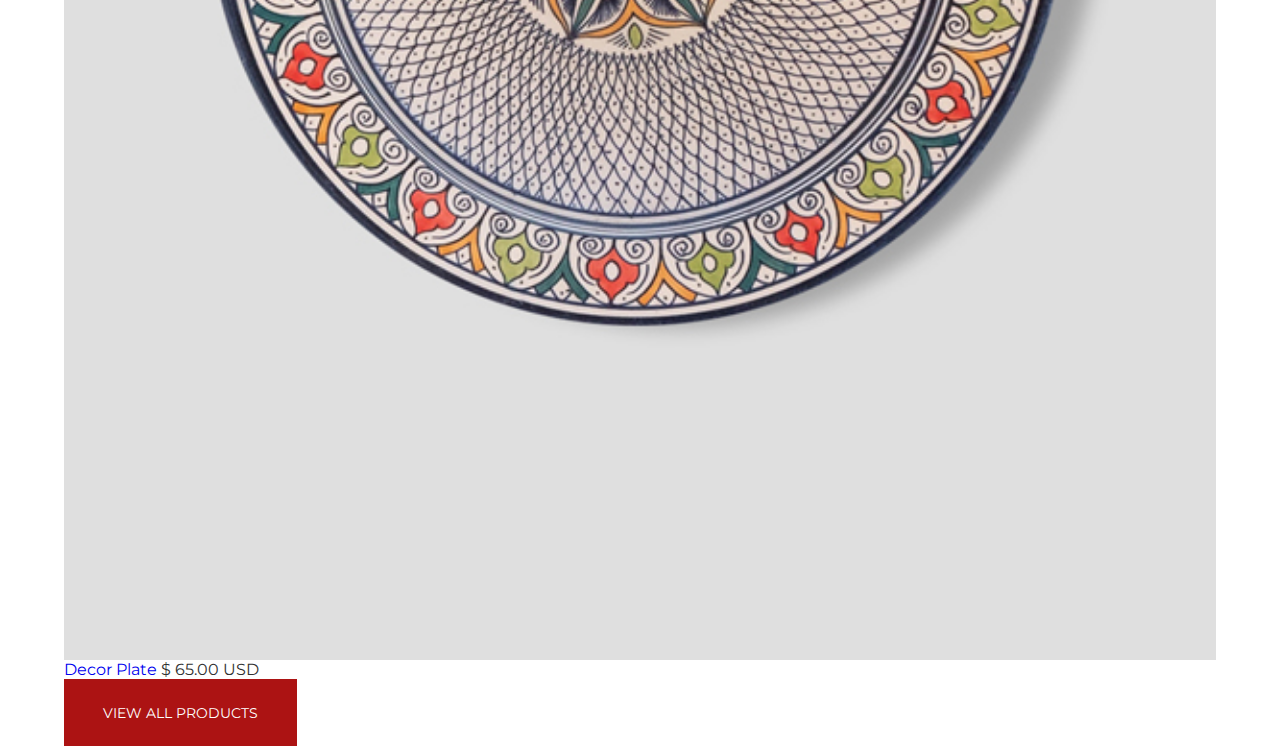
==== commit 4c052f32: "sticky nav and index.html feature, collection added" ====
--- a/index.html
+++ b/index.html
@@ -65,8 +65,8 @@
         </section>
     </header>
     <main>
-         <!----------------------- SECTION-01 (CETEGORIES) ----------------------->
-         <section id="cetegories" class="cetegories">
+        <!----------------------- SECTION-01 (CETEGORIES) ----------------------->
+        <section id="cetegories" class="cetegories">
             <div class="container">
                 <div class="section__header">
                     <span class="sub__title">Product cetegories</span>
@@ -116,6 +116,120 @@
                 </div>
             </div>
         </section>
+        <!----------------------- SECTION-02 (FEATURED) ----------------------->
+        <section id="featured" class="featured">
+            <div class="container">
+                <div class="featured__items">
+
+                    <div class="featured__item">
+                        <div class="featured__item-img">
+                            <img src="images/featured-item-01.png" alt="featured item">
+                        </div>
+                        <div class="featured__item-info">
+                            <h4>Gold & Black Pottery</h4>
+                            <p>Lorem ipsum dolor sit amet consectetur adipisicing elit. Deleniti ullam ratione distinctio fuga molestiae repudiandae, neque quidem tenetur nulla autem nam aperiam ab eum adipisci!</p>
+                            <a href="#" class="item-link">View Details</a>
+                        </div>
+                    </div>
+                    <div class="featured__item">
+                        <div class="featured__item-img">
+                            <img src="images/feature-item-02.png" alt="featured item">
+                        </div>
+                        <div class="featured__item-info">
+                            <h4>Gold & Black Pottery</h4>
+                            <p>Lorem ipsum dolor sit amet consectetur adipisicing elit. Deleniti ullam ratione distinctio fuga molestiae repudiandae, neque quidem tenetur nulla autem nam aperiam ab eum adipisci!</p>
+                            <a href="#" class="item-link">View Details</a>
+                        </div>
+                    </div>
+
+                </div>
+            </div>
+        </section>
+        <!----------------------- SECTION-03 (COLLECTION) ----------------------->
+        <section id="collection" class="collection">
+            <div class="container">
+                <div class="section__header">
+                    <span class="sub__title">Our Online Store</span>
+                    <h2 class="section__title">Pottery Collection</h2>
+                </div>
+                
+                <div class="grid__container">
+                    <!-- Single item -->
+                    <div class="grid__item box">
+                        <div class="box__img">
+                            <img src="images/collection-01.png" alt="">
+                        </div>
+                        <div class="box__content">
+                            <a href="#" class="item__title">Decor Plate</a>
+                            <span class="itme__price">&dollar; 65.00 USD</span>
+                        </div>
+                    </div>
+                    <!-- end Single item -->
+                    <!-- Single item -->
+                    <div class="grid__item box">
+                        <div class="box__img">
+                            <img src="images/collection-01.png" alt="">
+                        </div>
+                        <div class="box__content">
+                            <a href="#" class="item__title">Decor Plate</a>
+                            <span class="itme__price">&dollar; 65.00 USD</span>
+                        </div>
+                    </div>
+                    <!-- end Single item -->
+                    <!-- Single item -->
+                    <div class="grid__item box">
+                        <div class="box__img">
+                            <img src="images/collection-01.png" alt="">
+                        </div>
+                        <div class="box__content">
+                            <a href="#" class="item__title">Decor Plate</a>
+                            <span class="itme__price">&dollar; 65.00 USD</span>
+                        </div>
+                    </div>
+                    <!-- end Single item -->
+                    <!-- Single item -->
+                    <div class="grid__item box">
+                        <div class="box__img">
+                            <img src="images/collection-01.png" alt="">
+                        </div>
+                        <div class="box__content">
+                            <a href="#" class="item__title">Decor Plate</a>
+                            <span class="itme__price">&dollar; 65.00 USD</span>
+                        </div>
+                    </div>
+                    <!-- end Single item -->
+                    <!-- Single item -->
+                    <div class="grid__item box">
+                        <div class="box__img">
+                            <img src="images/collection-01.png" alt="">
+                        </div>
+                        <div class="box__content">
+                            <a href="#" class="item__title">Decor Plate</a>
+                            <span class="itme__price">&dollar; 65.00 USD</span>
+                        </div>
+                    </div>
+                    <!-- end Single item -->
+                    <!-- Single item -->
+                    <div class="grid__item box">
+                        <div class="box__img">
+                            <img src="images/collection-01.png" alt="">
+                        </div>
+                        <div class="box__content">
+                            <a href="#" class="item__title">Decor Plate</a>
+                            <span class="itme__price">&dollar; 65.00 USD</span>
+                        </div>
+                    </div>
+                    <!-- end Single item -->
+                </div>
+                <a href="#" class="btn__solid">View All Products</a>
+            </div>
+        </section>
+        <!----------------------- SECTION-04 (CTA) ----------------------->
+        <section id="cta" class="cta">
+            <div class="container">
+                
+            </div>
+        </section>
     </main>
 </body>
 </html>--- a/css/style.css
+++ b/css/style.css
@@ -48,7 +48,8 @@
     position: fixed;
     width: 100%;
     padding: 0.9rem 0;
-    background-color: rgba(255, 255, 255, 0.9);
+    background-color: #F1F1F1;
+    z-index: 999;
 }
 .logo {
     font-size: 3rem;
@@ -356,4 +357,4 @@
     .info__box {
         width: 90%;
     }
-}+}
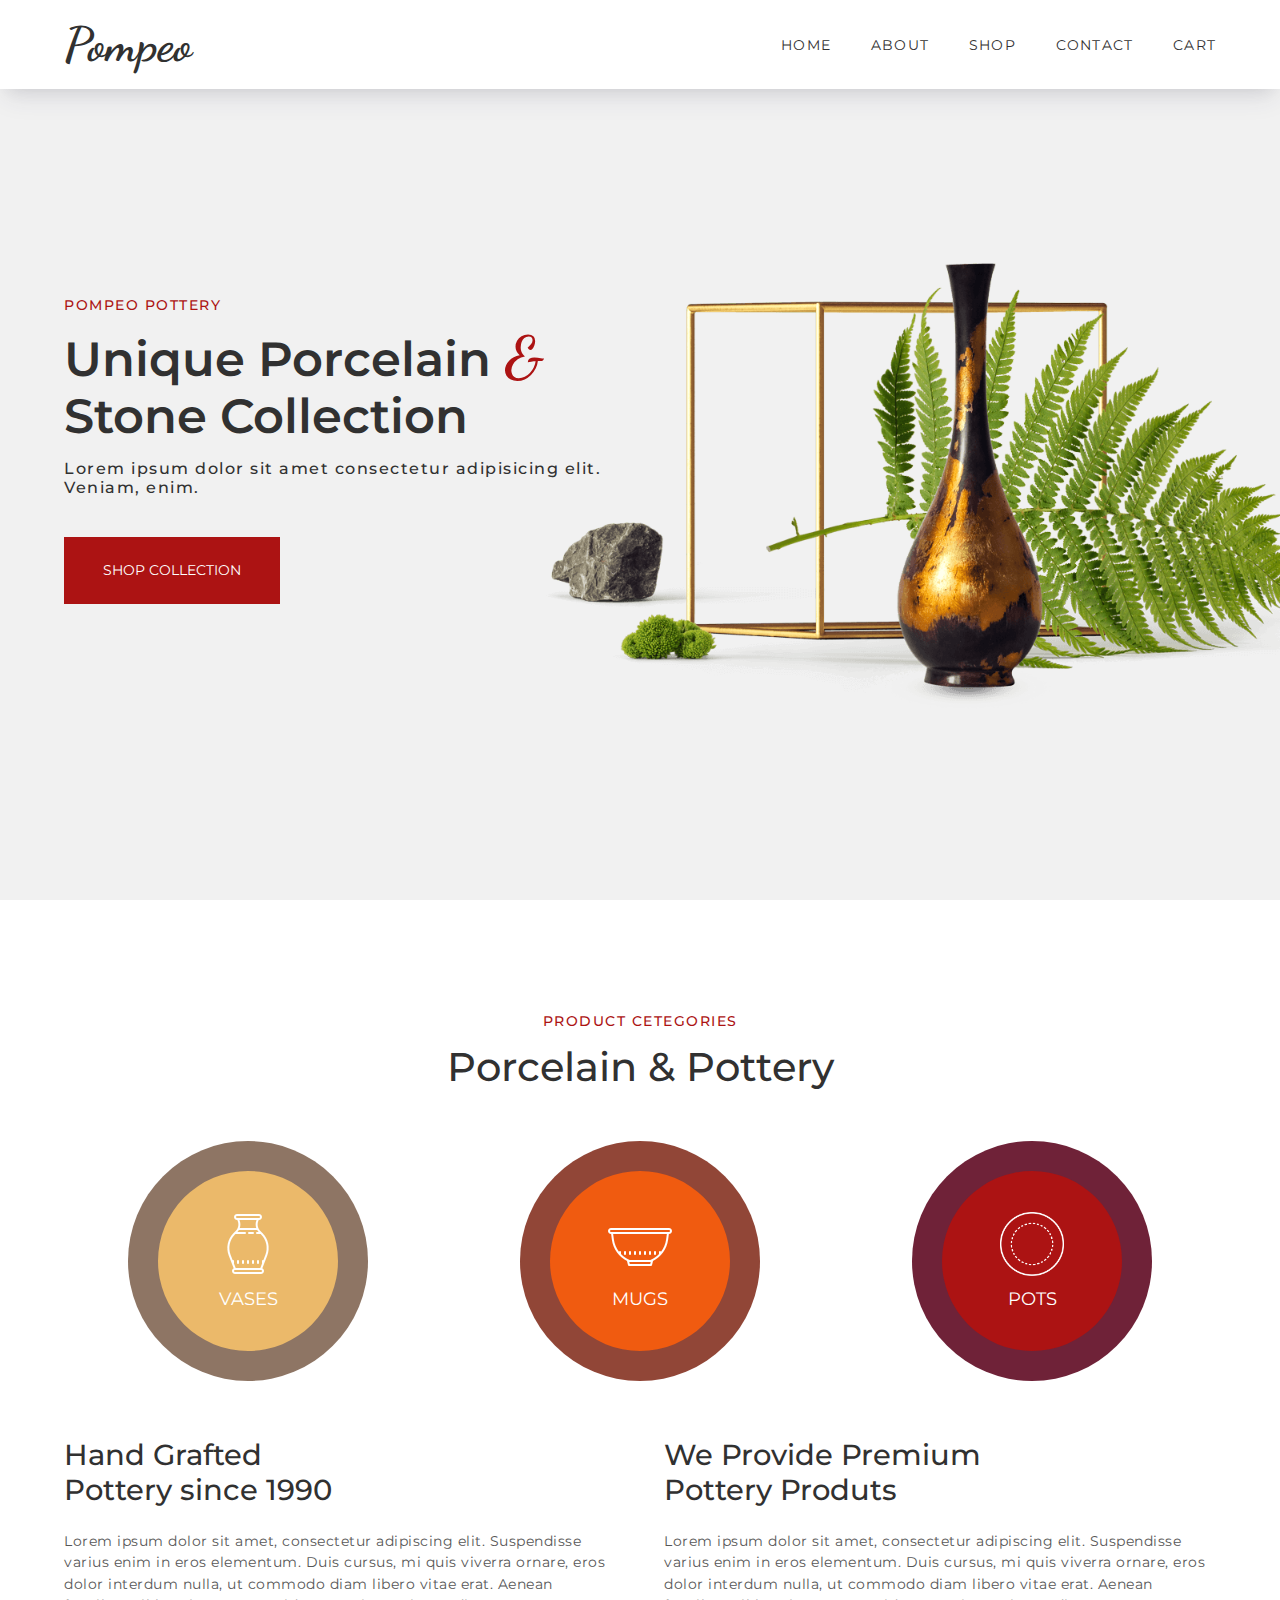
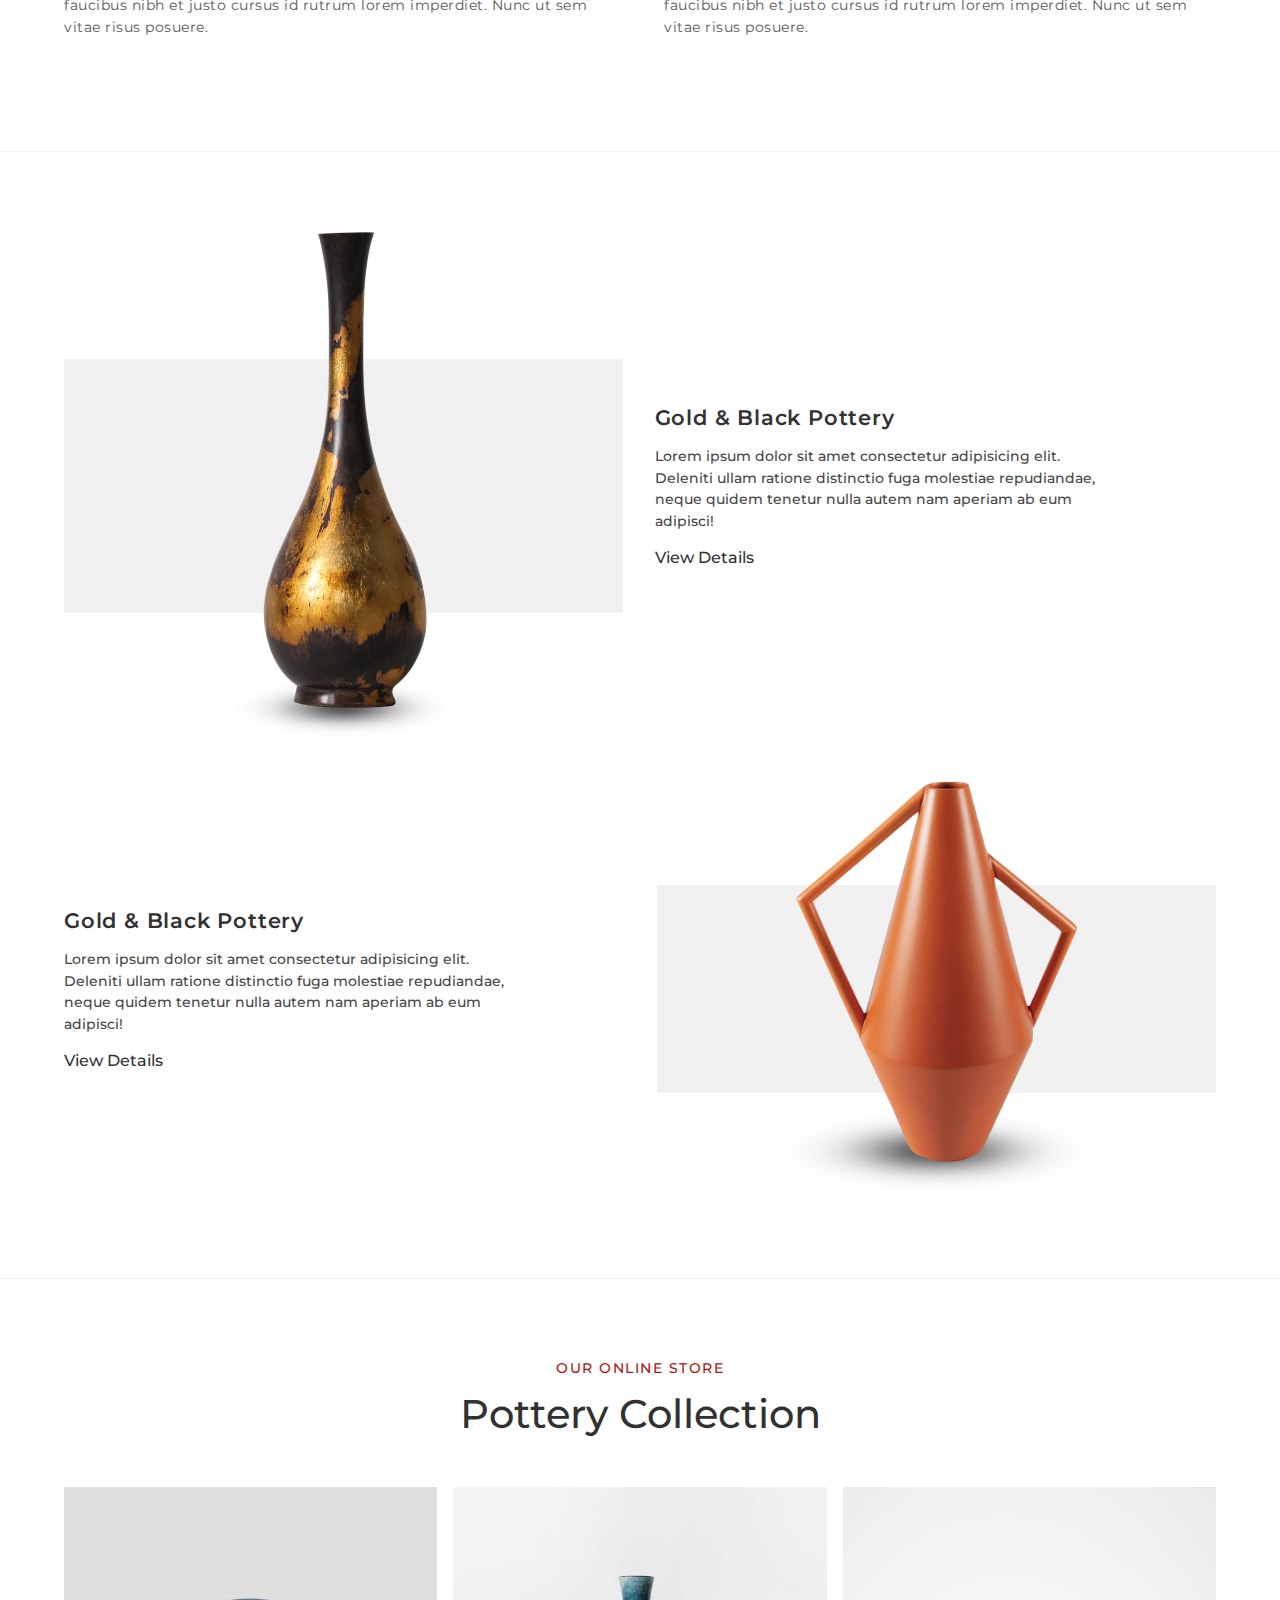
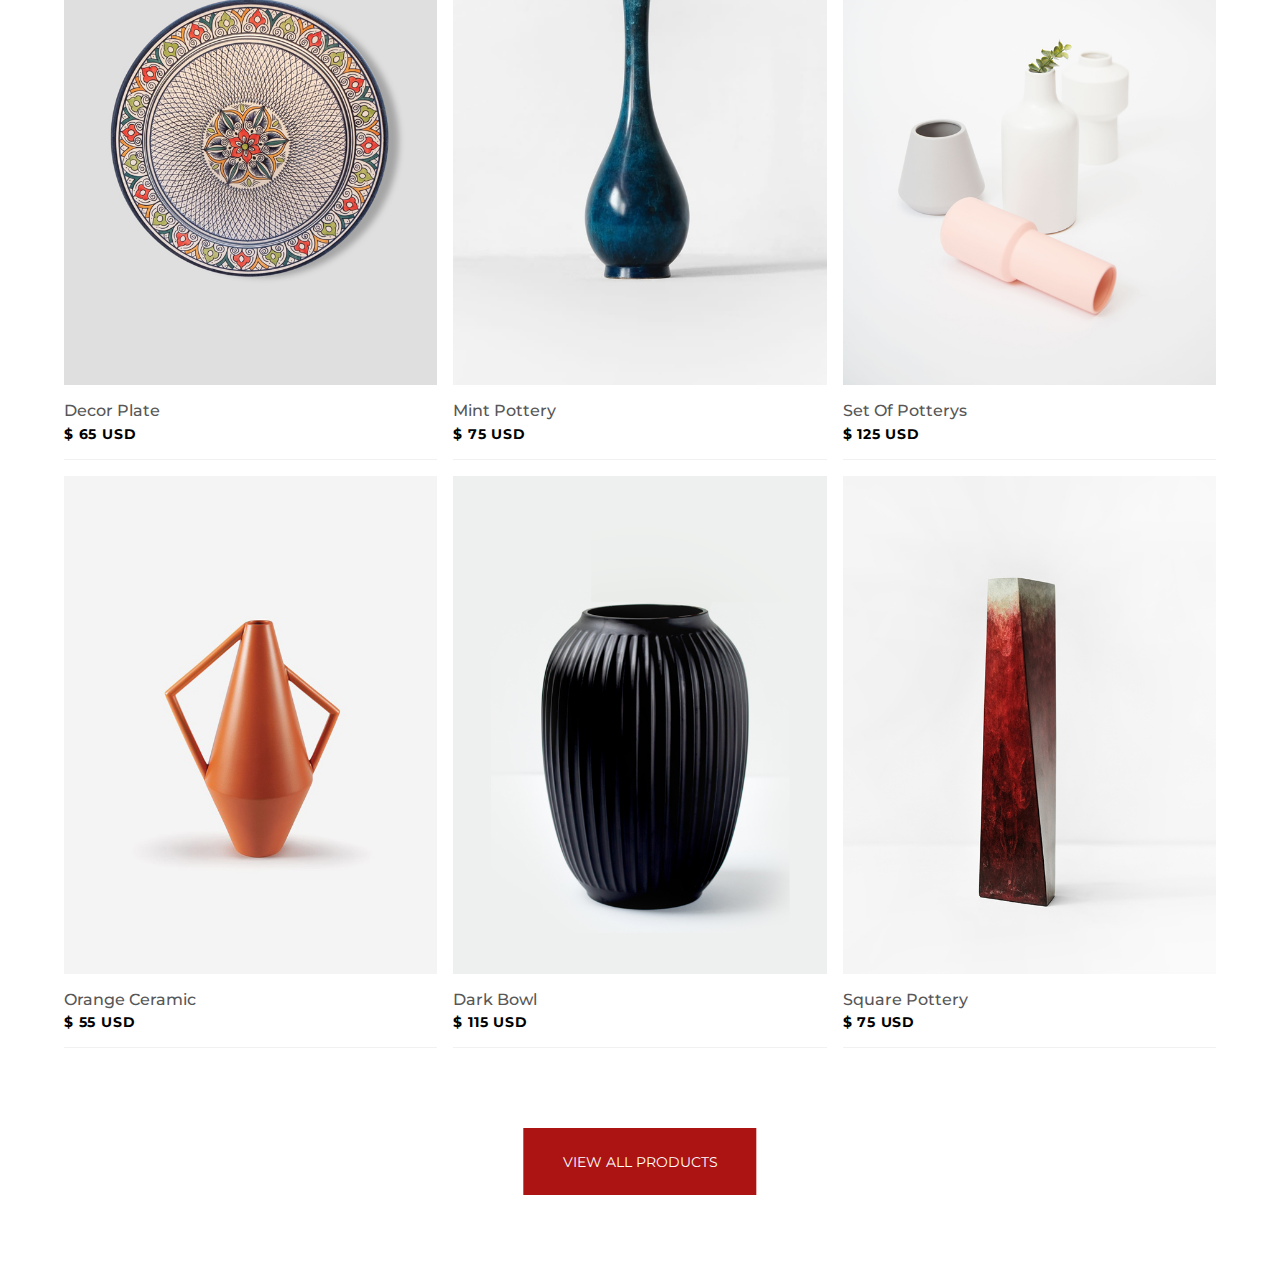
==== commit f159d49f: "change in index.html rendar data form an array using js for collection" ====
--- a/index.html
+++ b/index.html
@@ -153,74 +153,8 @@
                     <h2 class="section__title">Pottery Collection</h2>
                 </div>
                 
-                <div class="grid__container">
-                    <!-- Single item -->
-                    <div class="grid__item box">
-                        <div class="box__img">
-                            <img src="images/collection-01.png" alt="">
-                        </div>
-                        <div class="box__content">
-                            <a href="#" class="item__title">Decor Plate</a>
-                            <span class="itme__price">&dollar; 65.00 USD</span>
-                        </div>
-                    </div>
-                    <!-- end Single item -->
-                    <!-- Single item -->
-                    <div class="grid__item box">
-                        <div class="box__img">
-                            <img src="images/collection-01.png" alt="">
-                        </div>
-                        <div class="box__content">
-                            <a href="#" class="item__title">Decor Plate</a>
-                            <span class="itme__price">&dollar; 65.00 USD</span>
-                        </div>
-                    </div>
-                    <!-- end Single item -->
-                    <!-- Single item -->
-                    <div class="grid__item box">
-                        <div class="box__img">
-                            <img src="images/collection-01.png" alt="">
-                        </div>
-                        <div class="box__content">
-                            <a href="#" class="item__title">Decor Plate</a>
-                            <span class="itme__price">&dollar; 65.00 USD</span>
-                        </div>
-                    </div>
-                    <!-- end Single item -->
-                    <!-- Single item -->
-                    <div class="grid__item box">
-                        <div class="box__img">
-                            <img src="images/collection-01.png" alt="">
-                        </div>
-                        <div class="box__content">
-                            <a href="#" class="item__title">Decor Plate</a>
-                            <span class="itme__price">&dollar; 65.00 USD</span>
-                        </div>
-                    </div>
-                    <!-- end Single item -->
-                    <!-- Single item -->
-                    <div class="grid__item box">
-                        <div class="box__img">
-                            <img src="images/collection-01.png" alt="">
-                        </div>
-                        <div class="box__content">
-                            <a href="#" class="item__title">Decor Plate</a>
-                            <span class="itme__price">&dollar; 65.00 USD</span>
-                        </div>
-                    </div>
-                    <!-- end Single item -->
-                    <!-- Single item -->
-                    <div class="grid__item box">
-                        <div class="box__img">
-                            <img src="images/collection-01.png" alt="">
-                        </div>
-                        <div class="box__content">
-                            <a href="#" class="item__title">Decor Plate</a>
-                            <span class="itme__price">&dollar; 65.00 USD</span>
-                        </div>
-                    </div>
-                    <!-- end Single item -->
-                </div>
+                <div class="grid__container boxes"></div>
+                
                 <a href="#" class="btn__solid">View All Products</a>
             </div>
         </section>
--- a/css/style.css
+++ b/css/style.css
@@ -280,6 +280,7 @@
 /*============== CETEGORIES SECTION ==================*/
 .cetegories {
     padding: 7rem 0;
+    border-bottom: 1px solid #f1f1f1;
 }
 .section__header {
     text-align: center;
@@ -358,3 +359,163 @@
         width: 90%;
     }
 }
+/*============== FEATURED SECTION ==================*/
+.featured {
+    padding: 5rem 0;
+    border-bottom: 1px solid #f1f1f1;
+}
+.featured__item {
+    display: flex;
+    align-items: center;
+    justify-content: space-between;
+    gap: 2rem;
+}
+.featured__item:not(:last-child) {
+    margin-bottom: 2.5rem;
+}
+.featured__item:nth-child(even) .featured__item-img {
+    order: 2;
+}
+.featured__item-img {
+    position: relative;
+    display: flex;
+    align-items: center;
+    justify-content: center;
+}
+.featured__item-img img{
+    width: 250px;
+    z-index: 99;
+}
+.featured__item:nth-child(2) .featured__item-img img {
+    width: 350px;
+}
+.featured__item-img::before{
+    content: '';
+    position: absolute;
+    width: 100%;
+    height: 50%;
+    background-color: #f1f1f1;
+}
+.featured__item-img,
+.featured__item-info {
+    width: 50%;
+}
+.featured__item-info {
+    padding-right: 6rem;
+}
+h4 {
+    color: #313131;
+    font-size: 1.3rem;
+    font-weight: 600;
+    letter-spacing: 0.8px;
+    margin-bottom: 1rem;
+}
+.featured__item-info p {
+    color: #464646;
+    font-size: 0.9rem;
+    font-weight: 500;
+    line-height: 1.5;
+    margin-bottom: 1rem;
+}
+.featured__item-info a {
+    color: #313131;
+    font-size: 1rem;
+    font-weight: 500;
+    margin-bottom: 1rem;
+}
+@media screen and (max-width:768px) {
+    .featured__item {
+        flex-direction: column;
+    }
+    .featured__item-img,
+    .featured__item-info {
+        width: 100%;
+        text-align: center;
+    } 
+    .featured__item-info {
+        padding: 0 2rem;
+    } 
+
+    .featured__item:nth-child(even) .featured__item-img {
+    order: initial;
+}
+}
+/*============== COLLECTION SECTION ==================*/
+.collection {
+    padding: 5rem 0;
+}
+.grid__container {
+    display: grid;
+    grid-template-columns: repeat(3, 1fr);
+    gap: 1rem;
+    margin-bottom: 5rem;
+}
+.grid__item {
+    border-bottom: 1px solid #F1F1F1;
+    transition: all 400ms ease;
+}
+.box__img {
+    position: relative;
+    overflow: hidden;
+    transition: all 400ms ease;
+}
+.box__img::before {
+    content: '';
+    position: absolute;
+    width: 100%;
+    height: 100%;
+    background-color: rgba(0, 0, 0, 0.1);
+    top: 0;
+    left: 0;
+    z-index: 9;
+    display: none;
+    transition: all 400ms ease;
+}
+.box__img img{
+    aspect-ratio: 3/4;
+    object-fit: cover;
+    transition: all 400ms ease;
+}
+.box__content {
+    padding: 1rem 0;
+}
+.box__content a{
+    display: block;
+    color: #575757;
+    font-size: 1rem;
+    font-weight: 500;
+    margin-bottom: 0.3rem;
+}
+.box__content span{
+    display: block;
+    color: #000;
+    font-size: 14px;
+    font-weight: 700;
+    text-transform: uppercase;
+    letter-spacing: 0.8px;
+}
+.grid__item:hover {
+    border-color: #ac1313;
+}
+.grid__item:hover .box__img img {
+    transform: scale(1.1);
+}
+.grid__item:hover .box__img::before {
+    display: block;
+}
+.collection .btn__solid {
+    position: relative;
+    left: 50%;
+    transform: translateX(-50%);
+}
+
+@media screen and (max-width:992px) {
+    .grid__container {
+        grid-template-columns: repeat(2, 1fr);
+    }
+}
+@media screen and (max-width:768px) {
+    .grid__container {
+        grid-template-columns: 1fr;
+    }
+}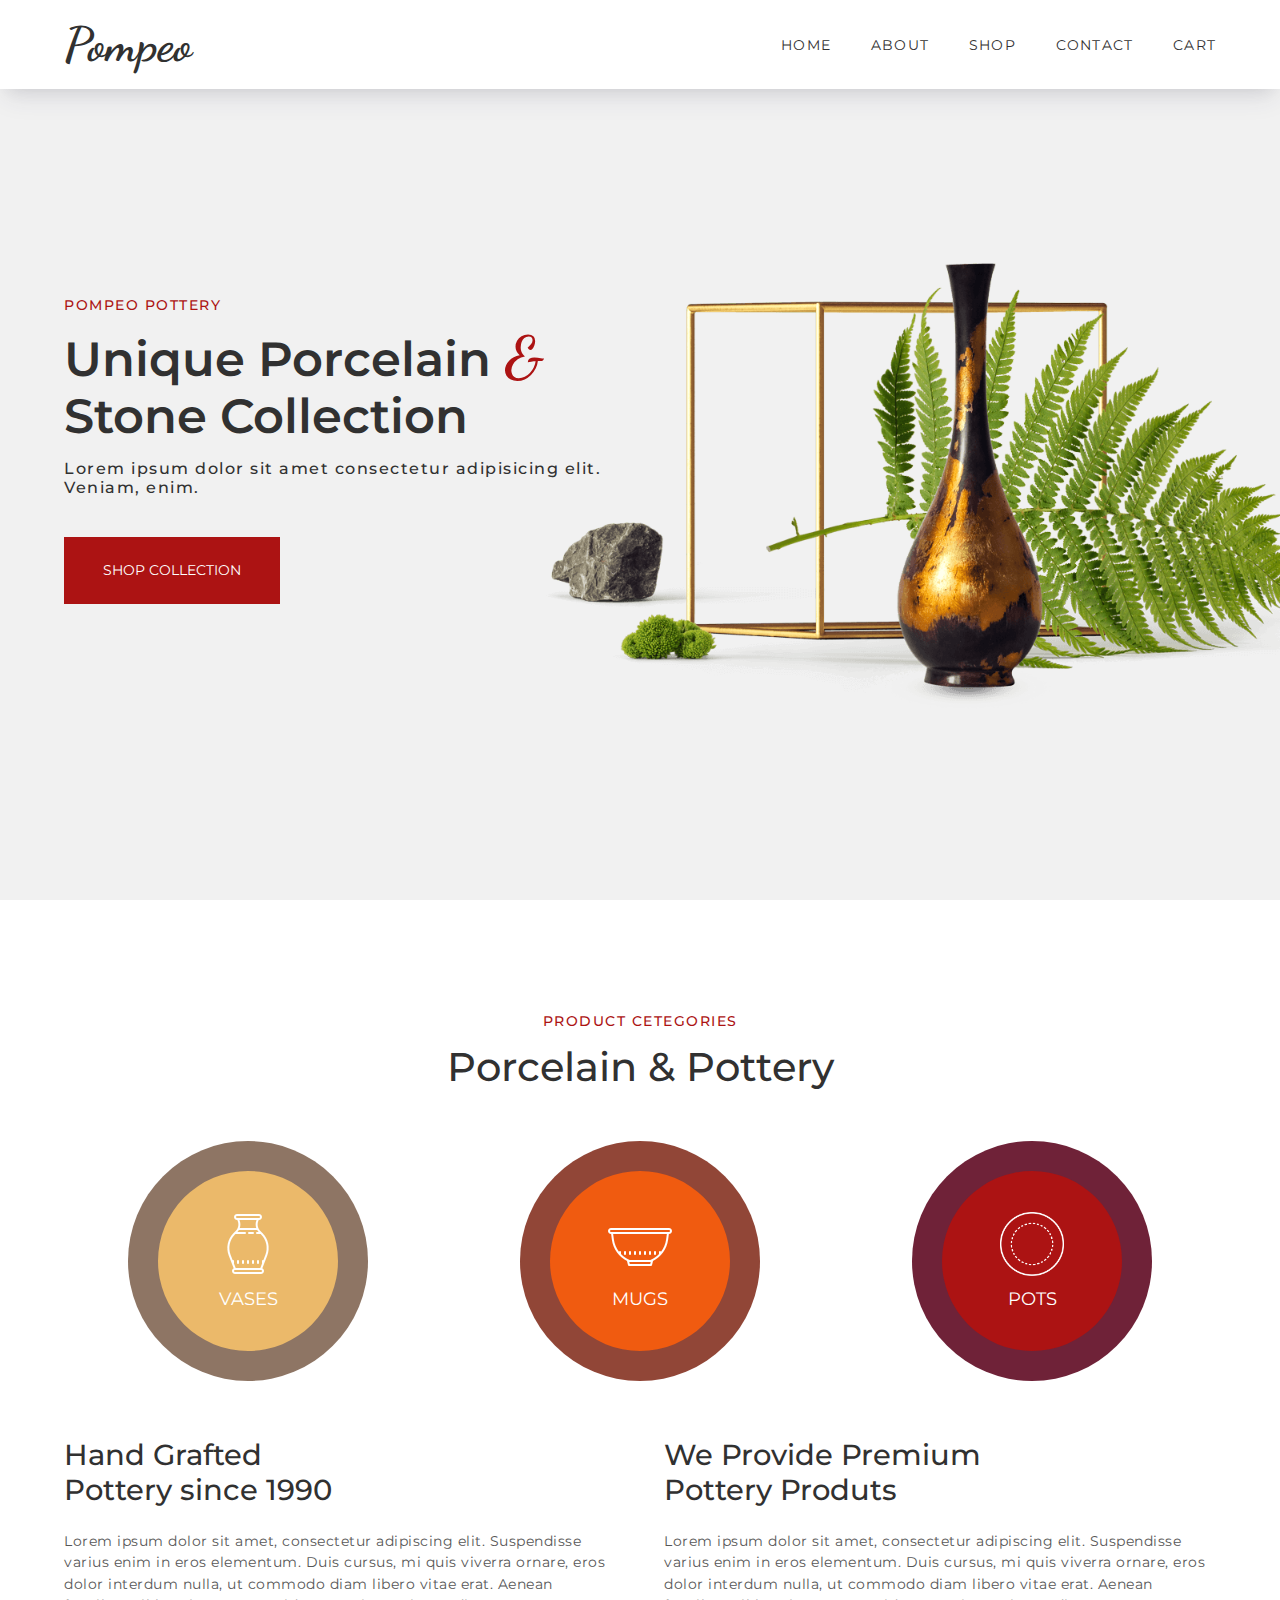
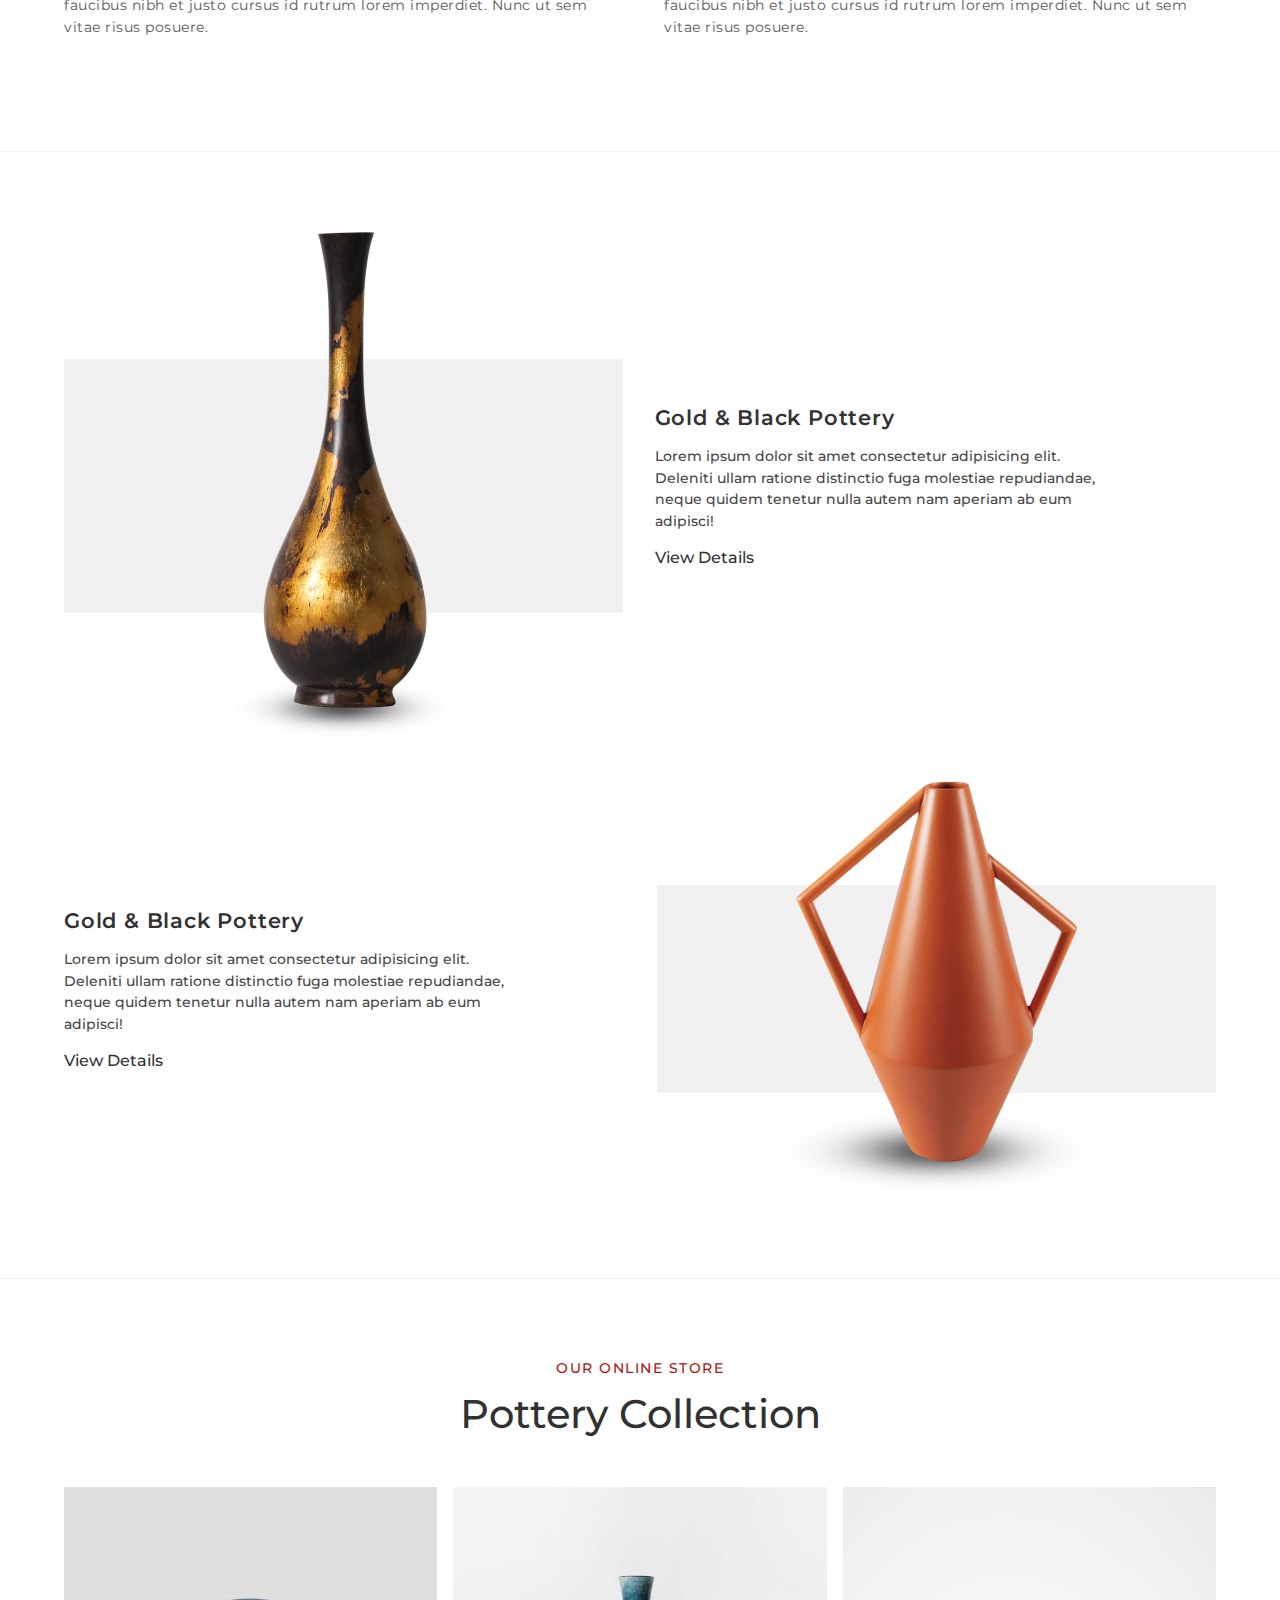
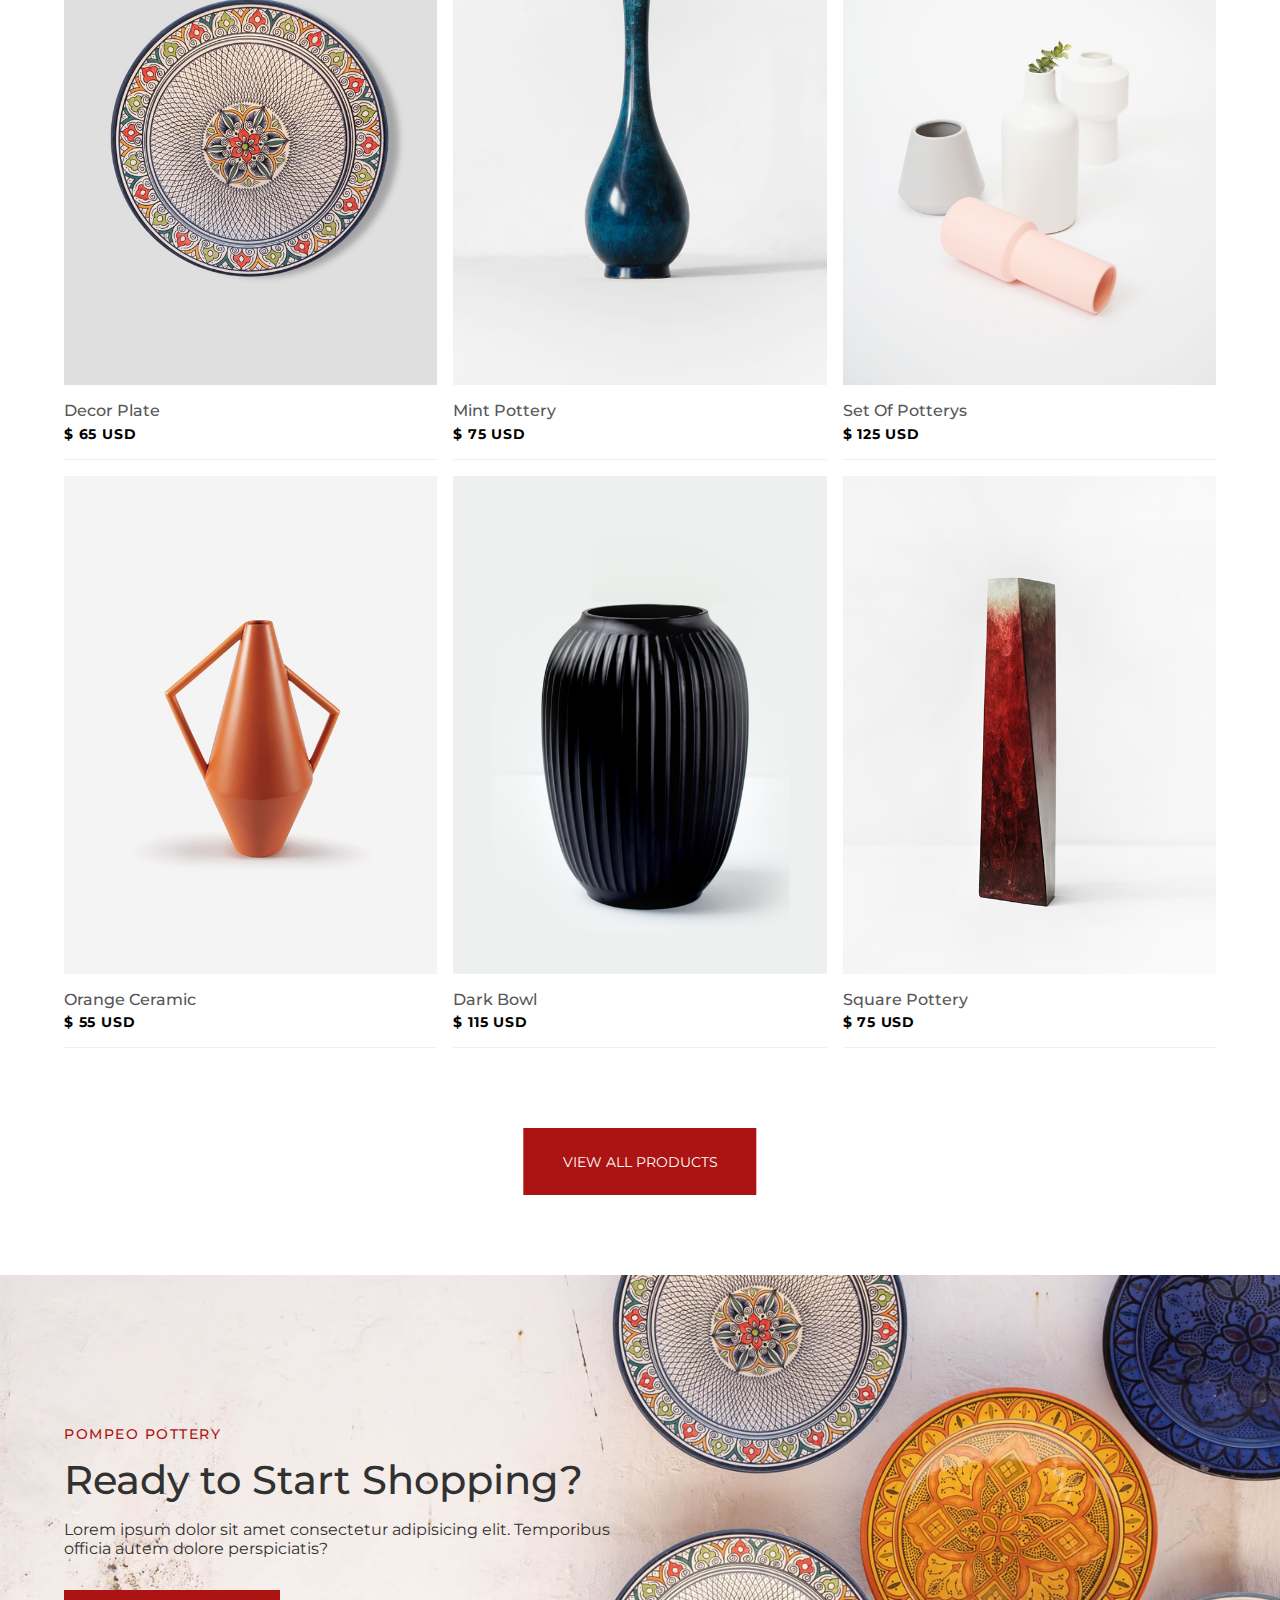
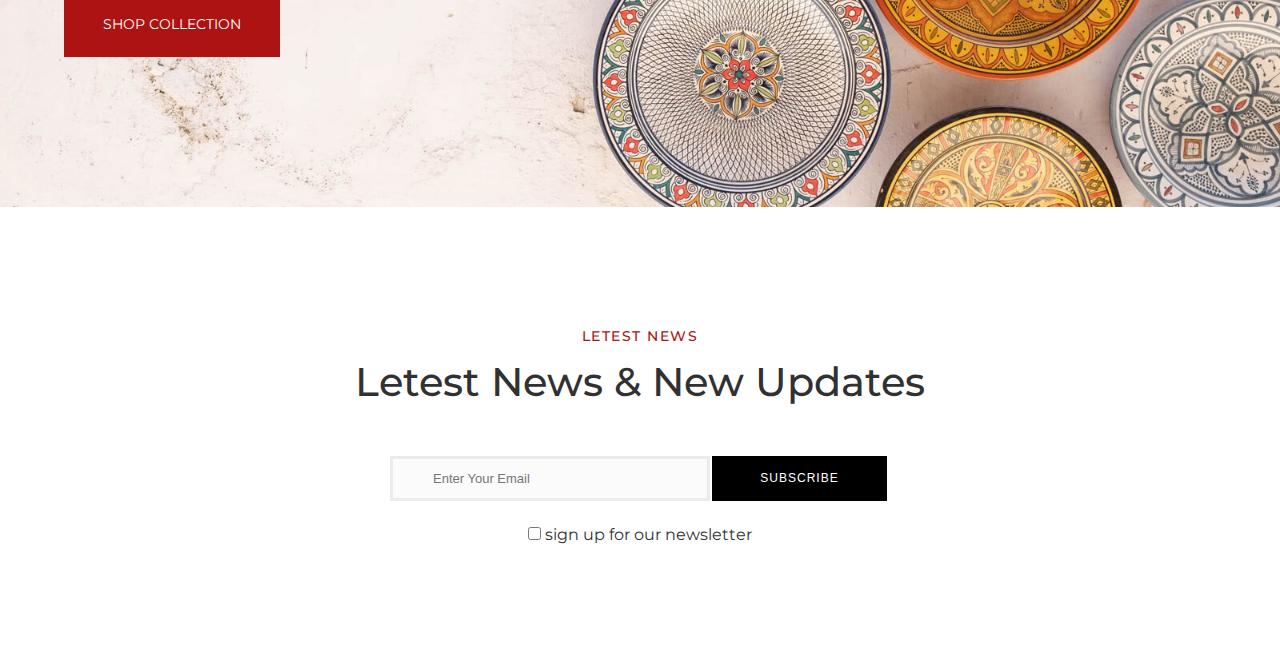
==== commit 27724c1e: "cta section add" ====
--- a/index.html
+++ b/index.html
@@ -154,14 +154,53 @@
                 </div>
                 
                 <div class="grid__container boxes"></div>
-                
+
                 <a href="#" class="btn__solid">View All Products</a>
             </div>
         </section>
         <!----------------------- SECTION-04 (CTA) ----------------------->
         <section id="cta" class="cta">
             <div class="container">
-                
+                <div class="wrapper">
+                    <div class="cta__wrapper">
+                        <span class="sub__title">Pompeo Pottery</span>
+                        <h2 class="section__title">Ready to Start Shopping?</h2>
+                        <p>Lorem ipsum dolor sit amet consectetur adipisicing elit. Temporibus officia autem dolore perspiciatis?</p>
+                        <a href="#" class="btn__solid">Shop Collection</a>
+                    </div>
+                </div>
+            </div>
+        </section>
+        <!----------------------- SECTION-05 (NEWSLETTER SECTION) ----------------------->
+        <section id="news" class="news">
+            <div class="container">
+                <div class="section__header">
+                    <span class="sub__title">Letest News</span>
+                    <h2 class="section__title">Letest News & New Updates</h2>
+                </div>
+                <div class="form">
+                    <form action="#" method="post" class="subscribe__form">
+                        <div class="input__wrapper">
+                            <input 
+                                type="text" 
+                                class="input__subscribe"
+                                maxlength="256"
+                                name="email"
+                                placeholder="Enter Your Email"
+                                required
+                            >
+                            <input 
+                                type="submit"
+                                value="SUBSCRIBE"
+                                class="subscribe__btn"
+                            >
+                        </div>
+                        <div class="input__wrpper">
+                            <input type="checkbox">
+                            <span>sign up for our newsletter</span>
+                        </div>
+                    </form>
+                </div>
             </div>
         </section>
     </main>
--- a/css/style.css
+++ b/css/style.css
@@ -518,4 +518,72 @@
     .grid__container {
         grid-template-columns: 1fr;
     }
+}
+/*============== CTA SECTION ==================*/
+.cta {
+    background: #F1F1F1;
+    background: url(../images/cta-bg.jpeg);
+    background-size:cover;
+    padding: 150px 0;
+}
+.cta__wrapper {
+    width: 50%;
+}
+.cta__wrapper h2 {
+    margin-bottom: 1rem;
+}
+.cta__wrapper p {
+    margin-bottom: 2rem;
+}
+@media screen and (max-width:768px) {
+    .cta {
+        background-position: center;
+    }
+    .cta__wrapper {
+        width: 100%;
+        padding-right: 2rem;
+    }
+} 
+/*============== NEWSLETTER SECTION ==================*/
+.news {
+    padding: 7.5rem 0;
+}
+form {
+    text-align: center;
+}
+.input__wrapper {
+    display: block;
+    width: 500px;
+    margin: auto;
+    display: flex;
+    align-items: center;
+    margin-bottom: 1.5rem;
+}
+.input__subscribe {
+    display: inline-block;
+    width: 64%;
+    height: 45px;
+    margin-right: 2px;
+    padding-left: 40px;
+    border: none;
+    border-style: solid;
+    border-color: #ebebeb;
+    background-color: hsla(0, 0%, 85.9%, 0.1);
+    color: #6c6c6c;
+    font-size: 13px;
+    outline: none;
+}
+.subscribe__btn {
+    display: inline-block;
+    width: 35%;
+    height: 45px;
+    padding: 0 35px;
+    border: none;
+    outline: none;
+    background-color: #000;
+    transition: all 400ms ease;
+    color: #fff;
+    font-size: 12px;
+    text-align: center;
+    letter-spacing: 1px;
 }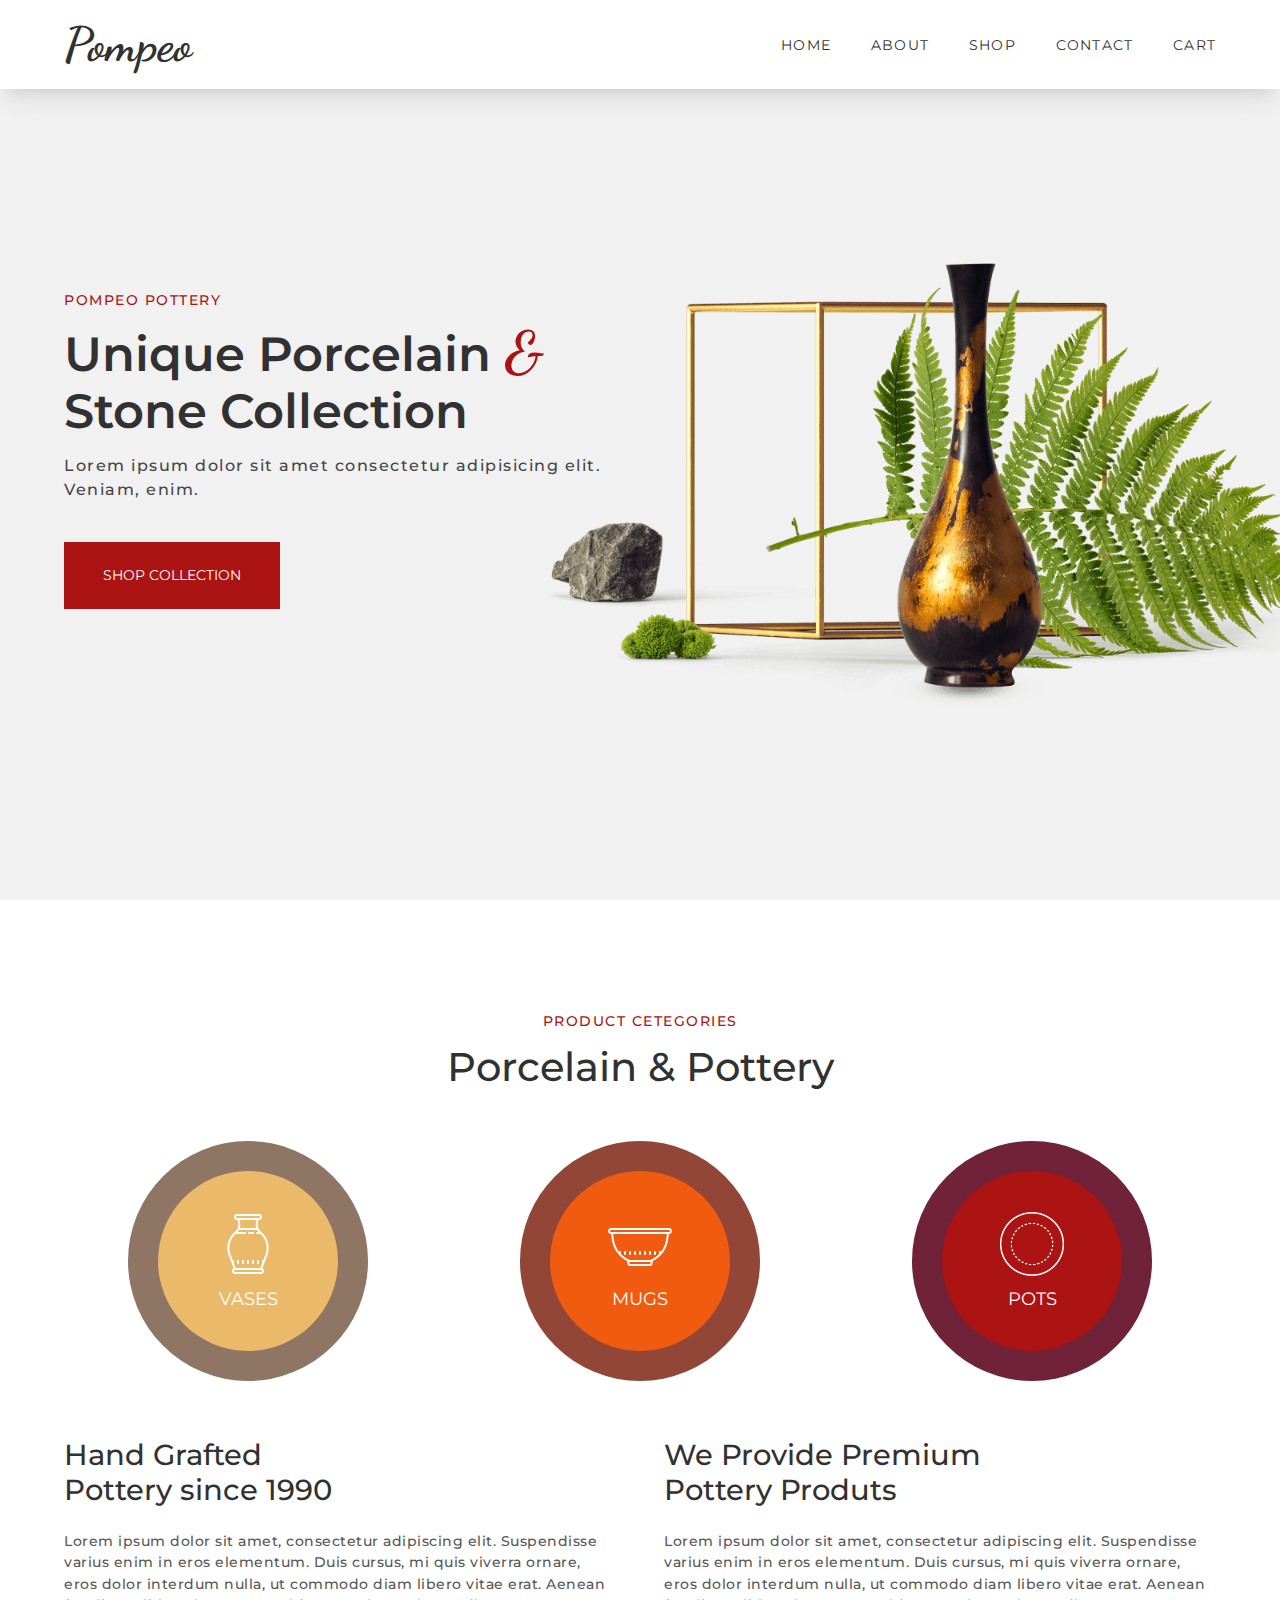
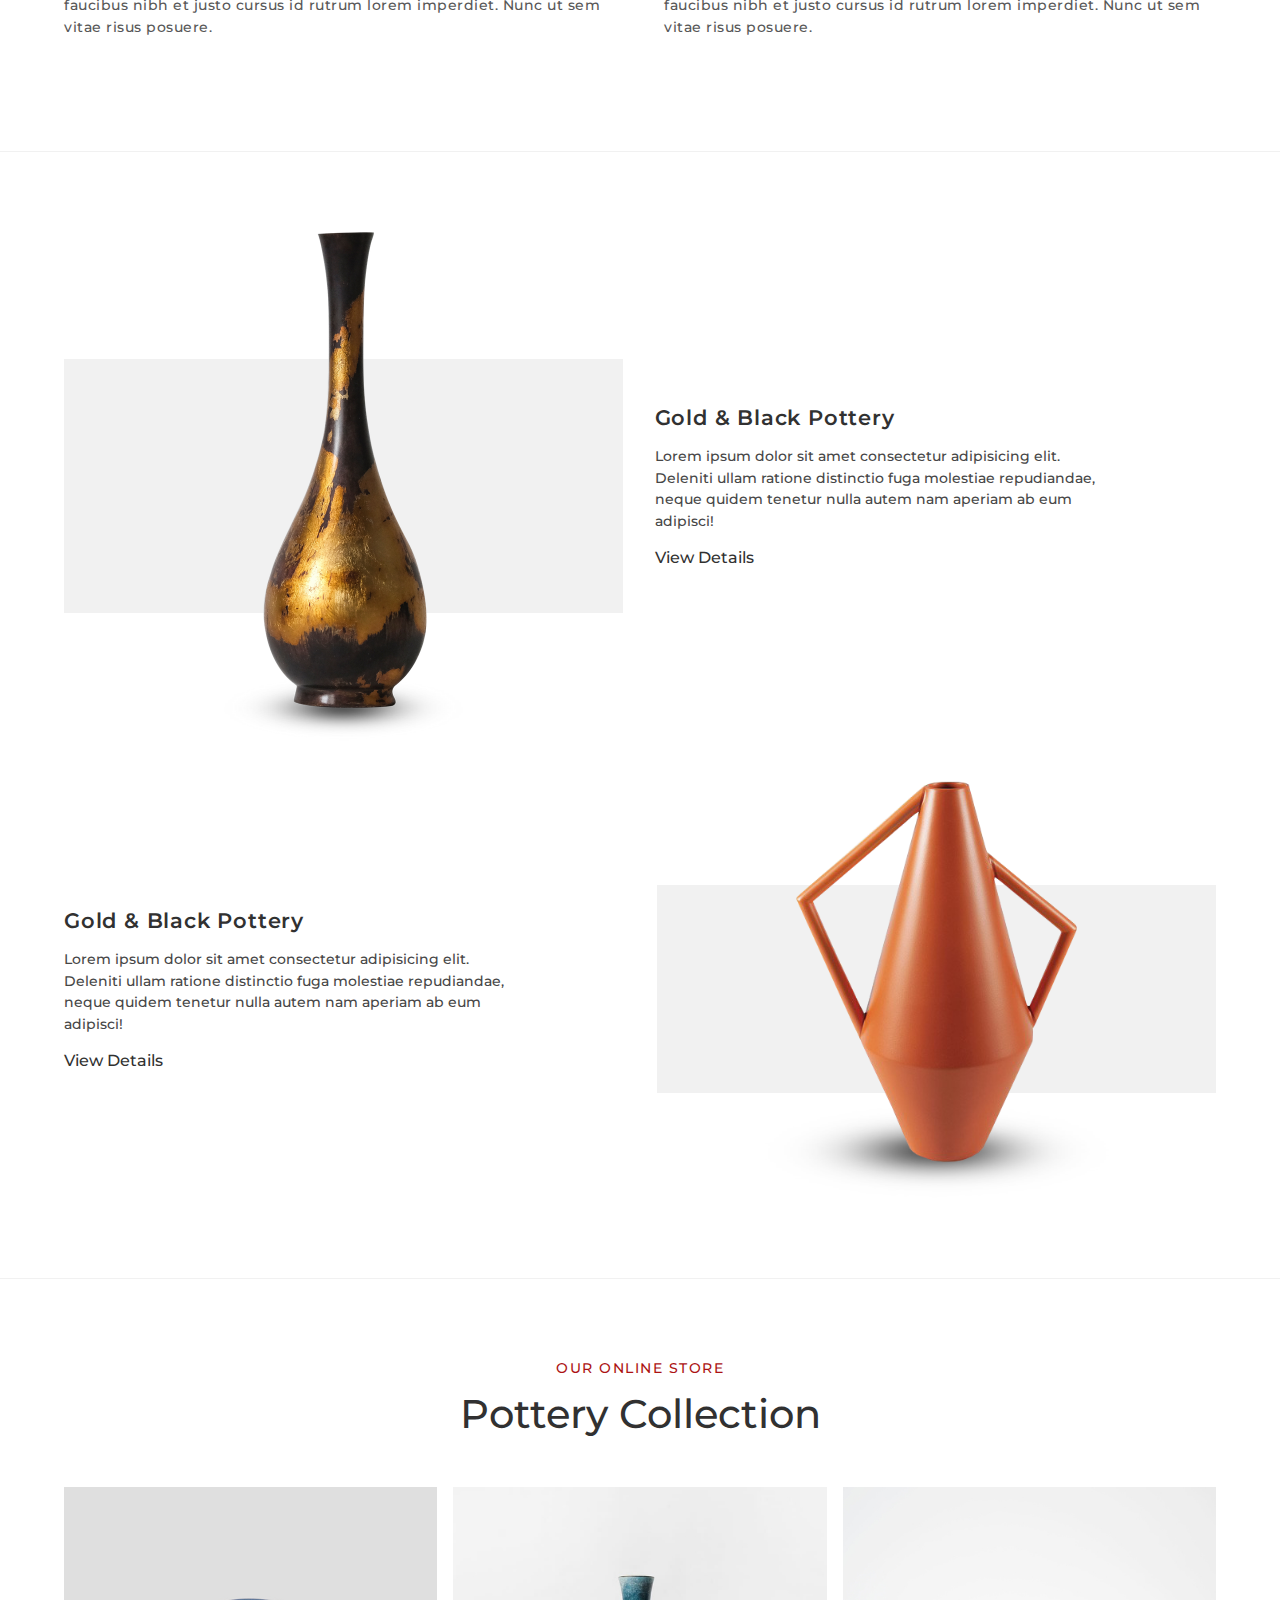
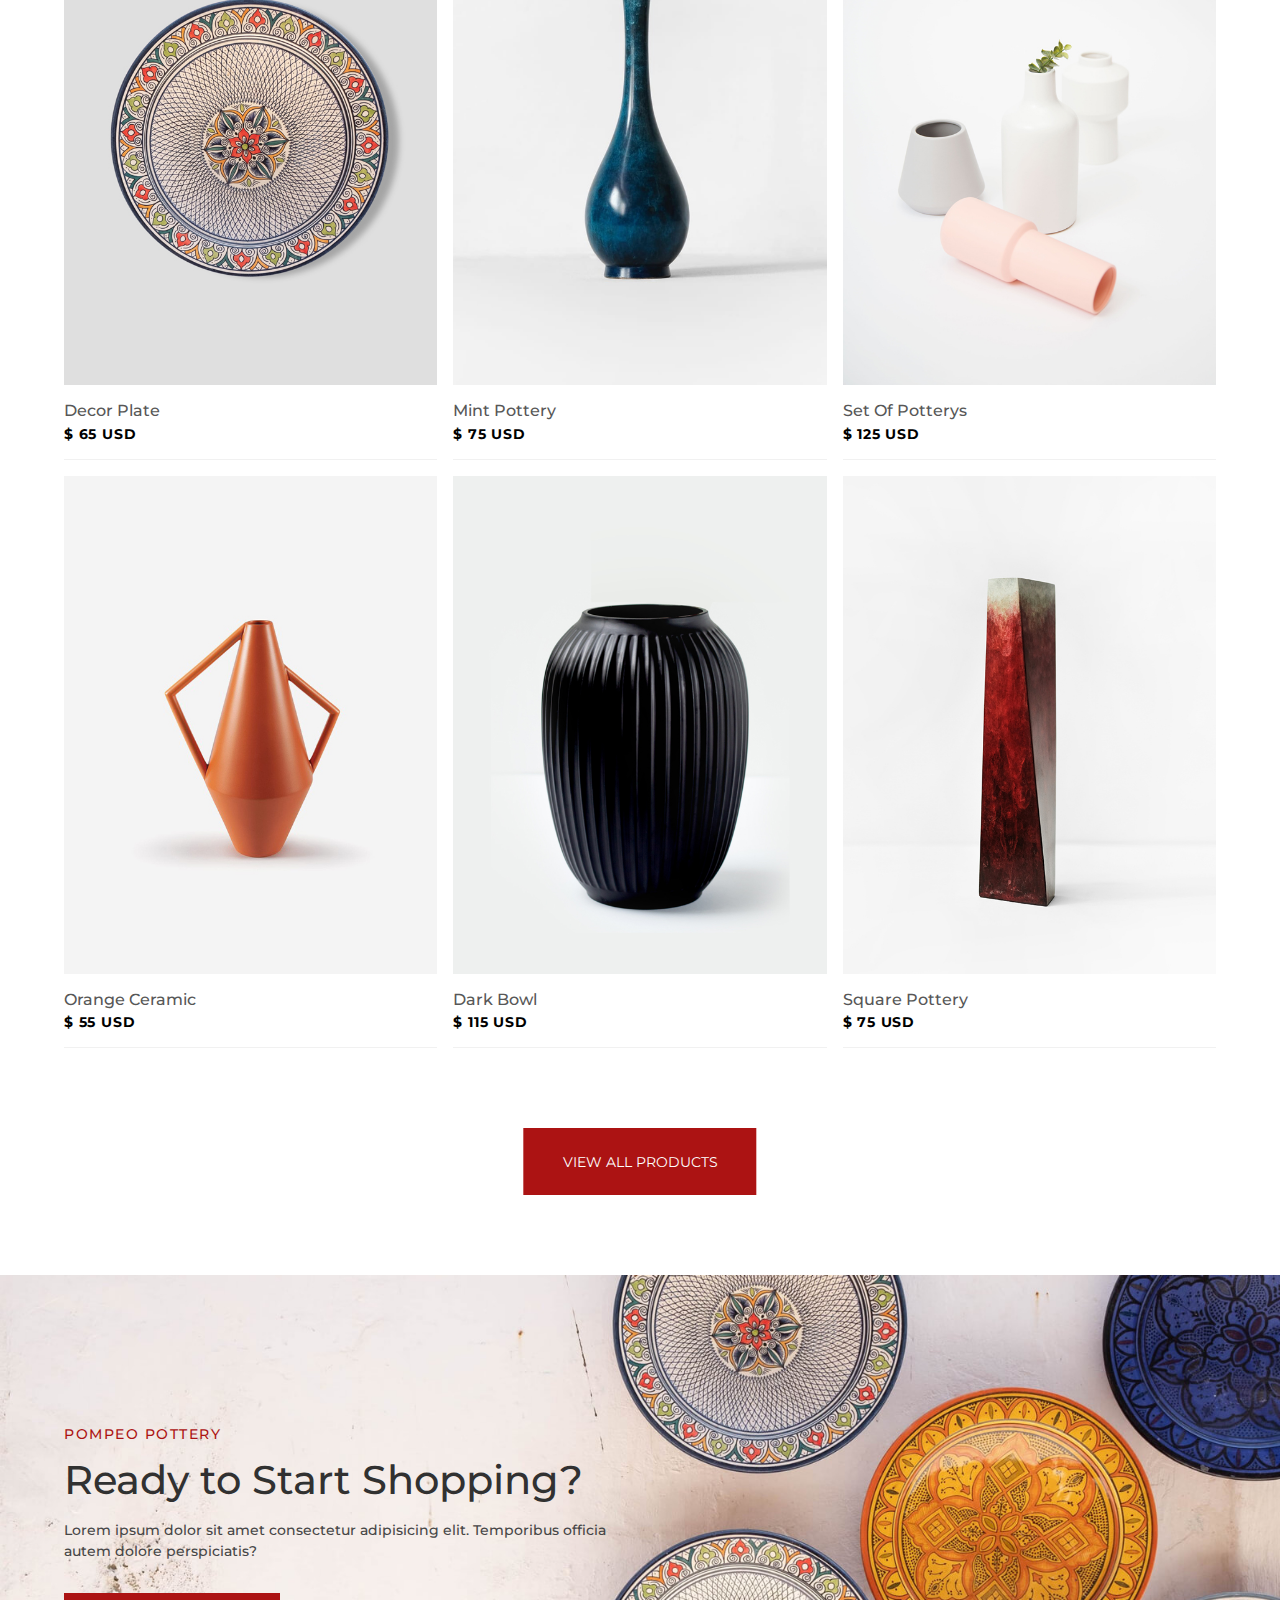
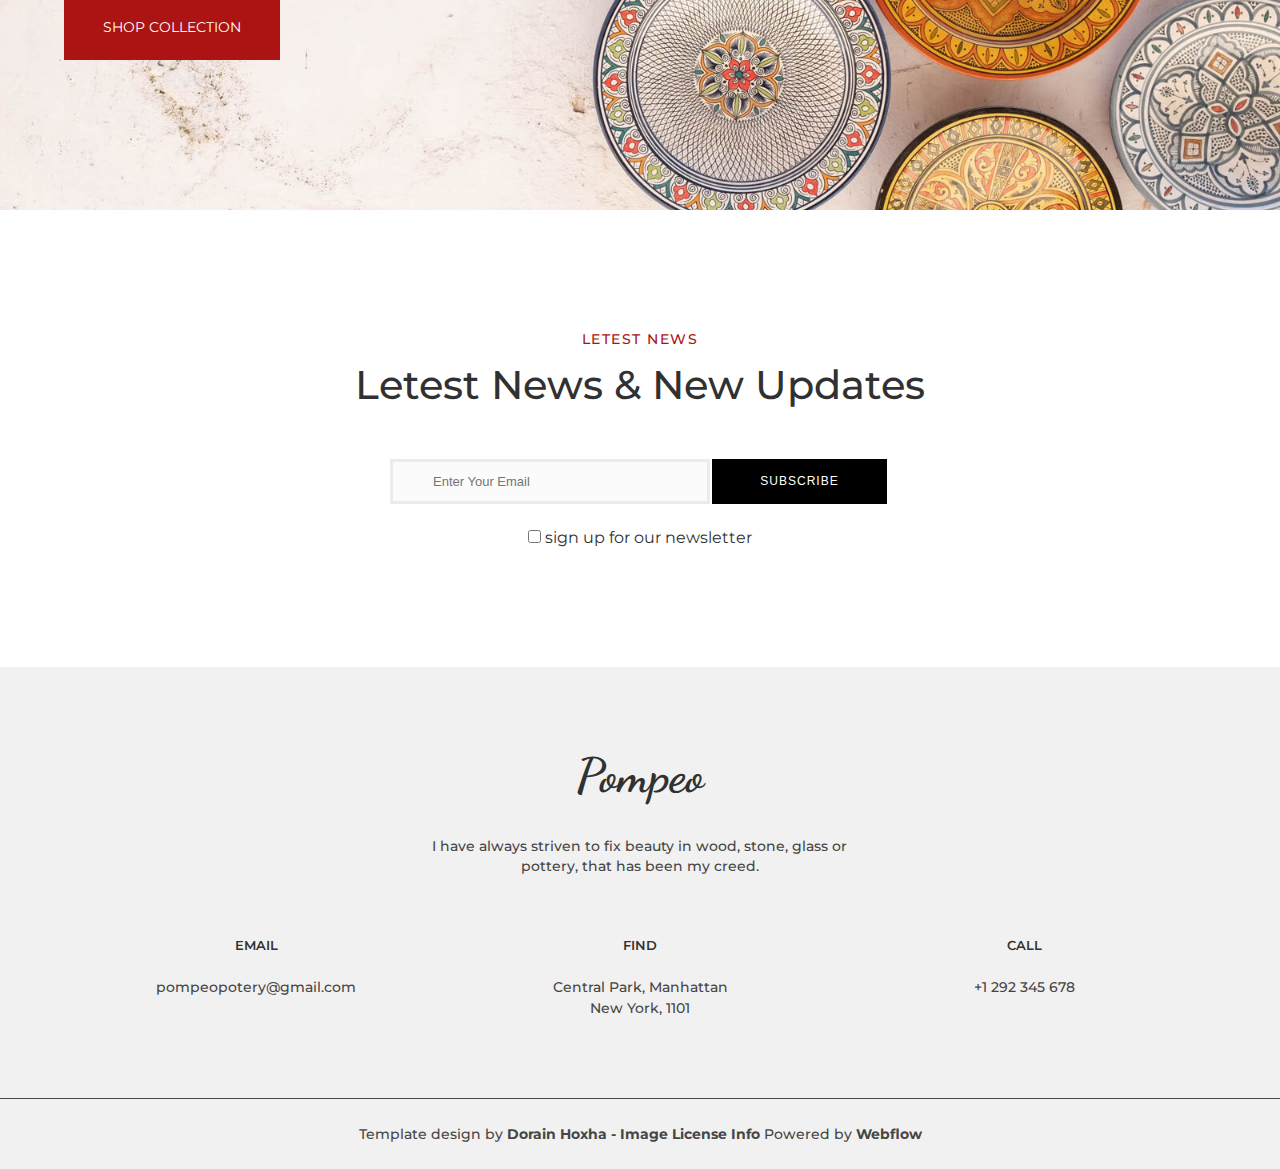
==== commit 16fd3b04: "footer added" ====
--- a/index.html
+++ b/index.html
@@ -204,5 +204,38 @@
             </div>
         </section>
     </main>
+    <footer>
+        <section id="footer" class="footer">
+            <div class="container">
+                <div class="section__header">
+                    <!-- LOGO -->
+                    <span class="logo">Pompeo</span>
+                    <p class="section__desc">I have always striven to fix beauty in wood, stone, glass or pottery, that has been my creed.</p>
+                </div>
+                <div class="wrapper">
+                    <div class="col-1">
+                        <div class="footer__icon"><i class="fa-regular fa-envelope"></i></div>
+                        <h5>Email</h5>
+                        <p>pompeopotery@gmail.com</p>
+                    </div>
+                    <div class="col-1">
+                        <div class="footer__icon"><i class="fa-solid fa-location-dot"></i></div>
+                        <h5>Find</h5>
+                        <p>Central Park, Manhattan<br> New York, 1101</p>
+                    </div>
+                    <div class="col-1">
+                        <div class="footer__icon"><i class="fa-solid fa-phone"></i></div>
+                        <h5>Call</h5>
+                        <p>+1 292 345 678</p>
+                    </div>
+                </div>
+            </div>
+        </section>
+        <section id="site__footer" class="site__footer">
+            <div class="container">
+                <p>Template design by <strong>Dorain Hoxha - Image License Info</strong> Powered by <strong>Webflow</strong></p>
+            </div>
+        </section>
+    </footer>
 </body>
 </html>--- a/css/style.css
+++ b/css/style.css
@@ -586,4 +586,57 @@
     font-size: 12px;
     text-align: center;
     letter-spacing: 1px;
+}
+
+/*============== FOOTER SECTION ==================*/
+#footer {
+    padding: 5rem 0;
+    background-color: #F1F1F1;
+    border-bottom: 1px solid #464646;
+}
+#footer .wrapper {
+    align-items: flex-start;
+}
+#footer .logo {
+    margin-bottom: 2rem;
+}
+#footer .section__desc {
+    width: 40%;
+    margin: auto;
+}
+.col-1 {
+    flex: 4;
+    text-align: center;
+}
+.footer__icon {
+    color: #313131;
+    font-size: 1.8rem;
+    margin-bottom: 0.75rem;
+}
+h5 {
+    color: #313131;
+    font-size: 0.8rem;
+    font-weight: 600;
+    text-transform: uppercase;
+    margin-bottom: 1.5rem;
+}
+p {
+    color: #464646;
+    font-size: 0.85rem;
+    font-weight: 500;
+    line-height: 1.5;
+}
+@media screen and (max-width:768px) {
+    #footer .wrapper {
+        flex-direction: column;
+        justify-content: center;
+        align-items: center;
+        gap: 2rem;
+    }
+}
+/*============== SITE FOOTER SECTION ==================*/
+.site__footer {
+    background-color: #f1f1f1;
+    padding: 25px 0;
+    text-align: center;
 }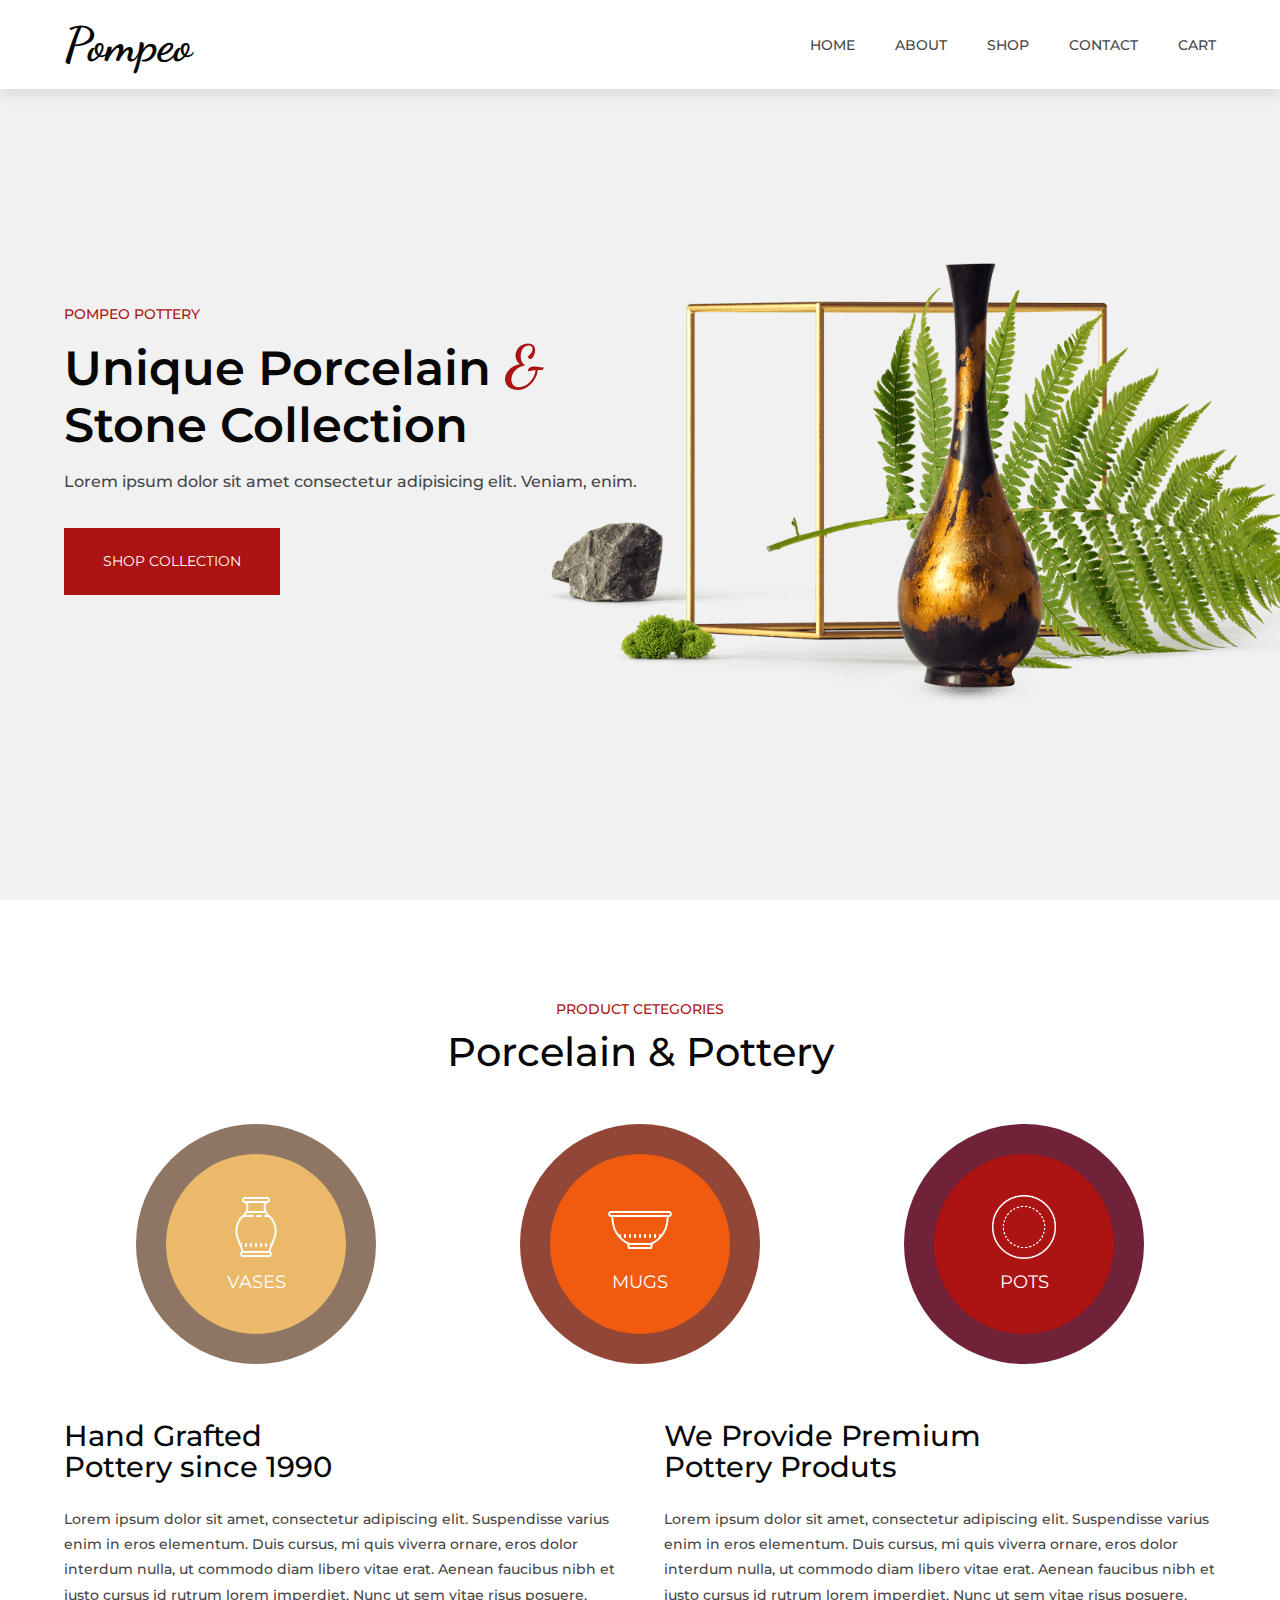
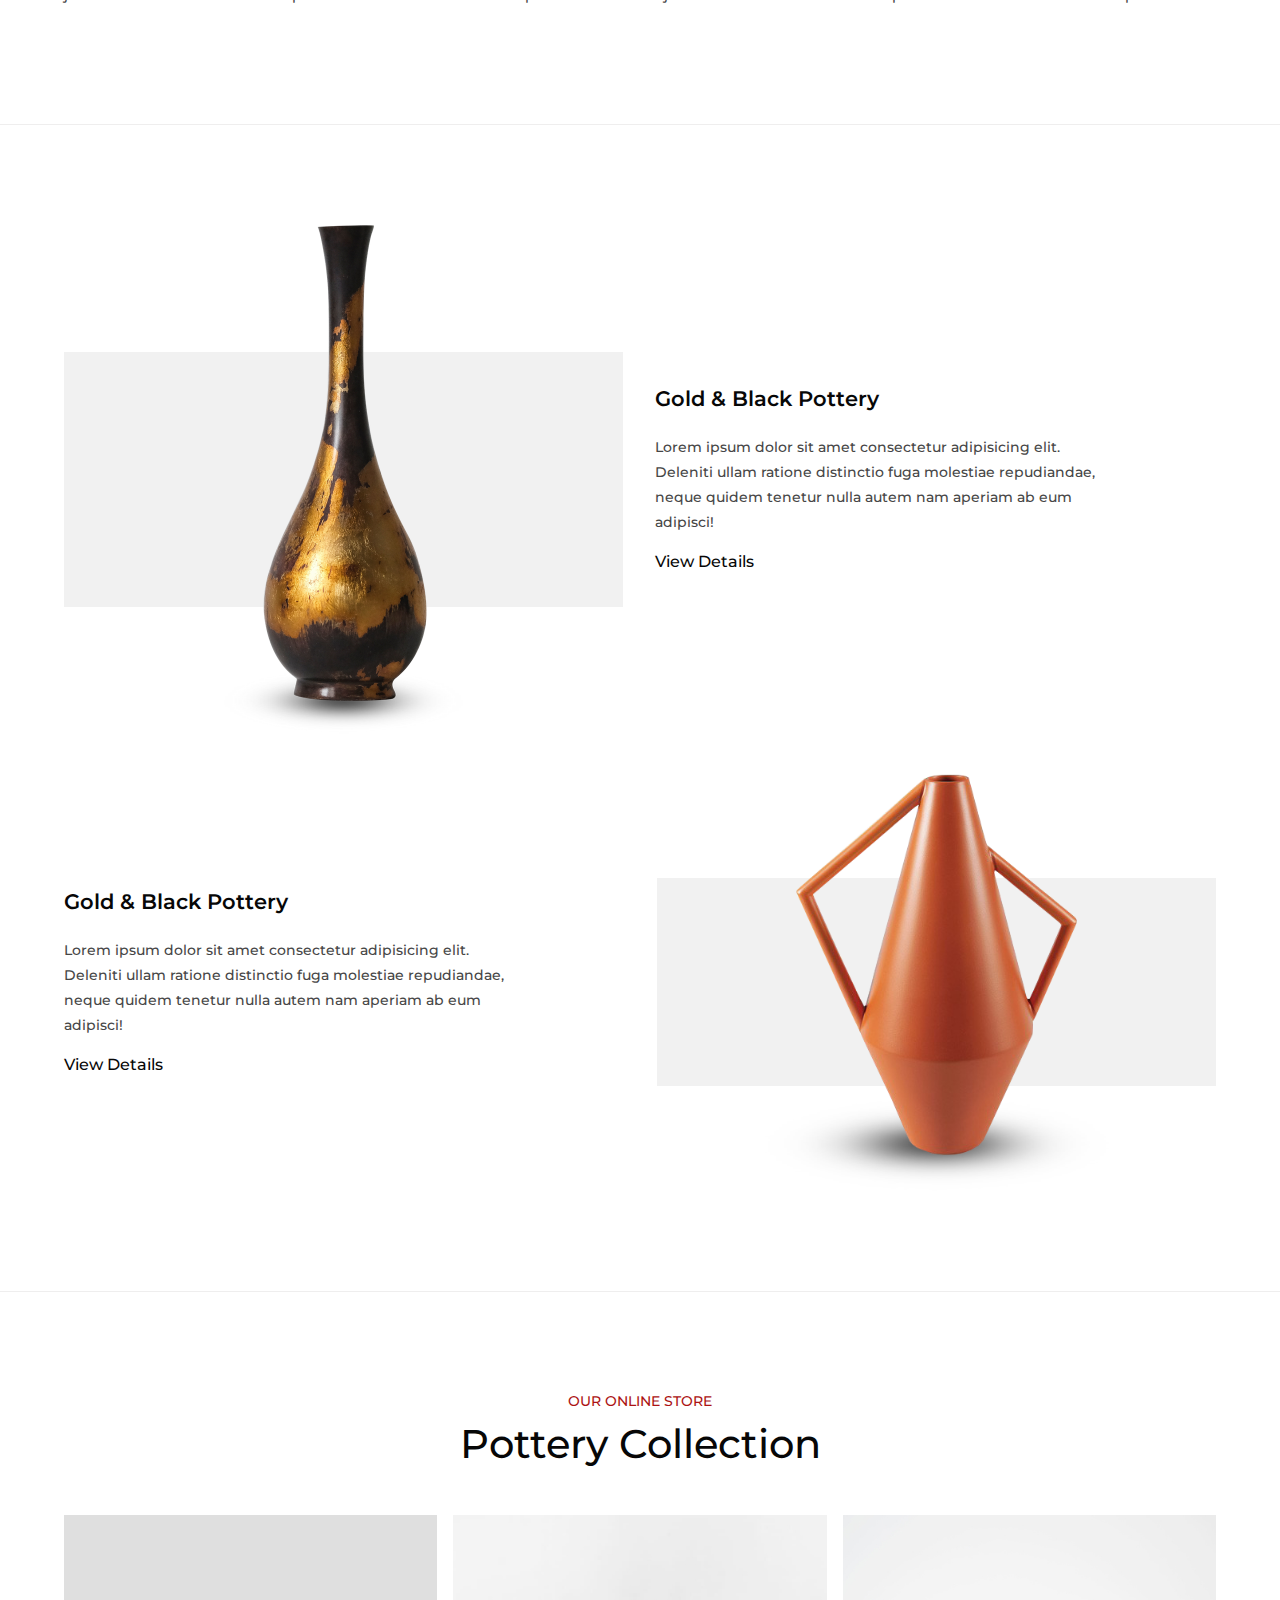
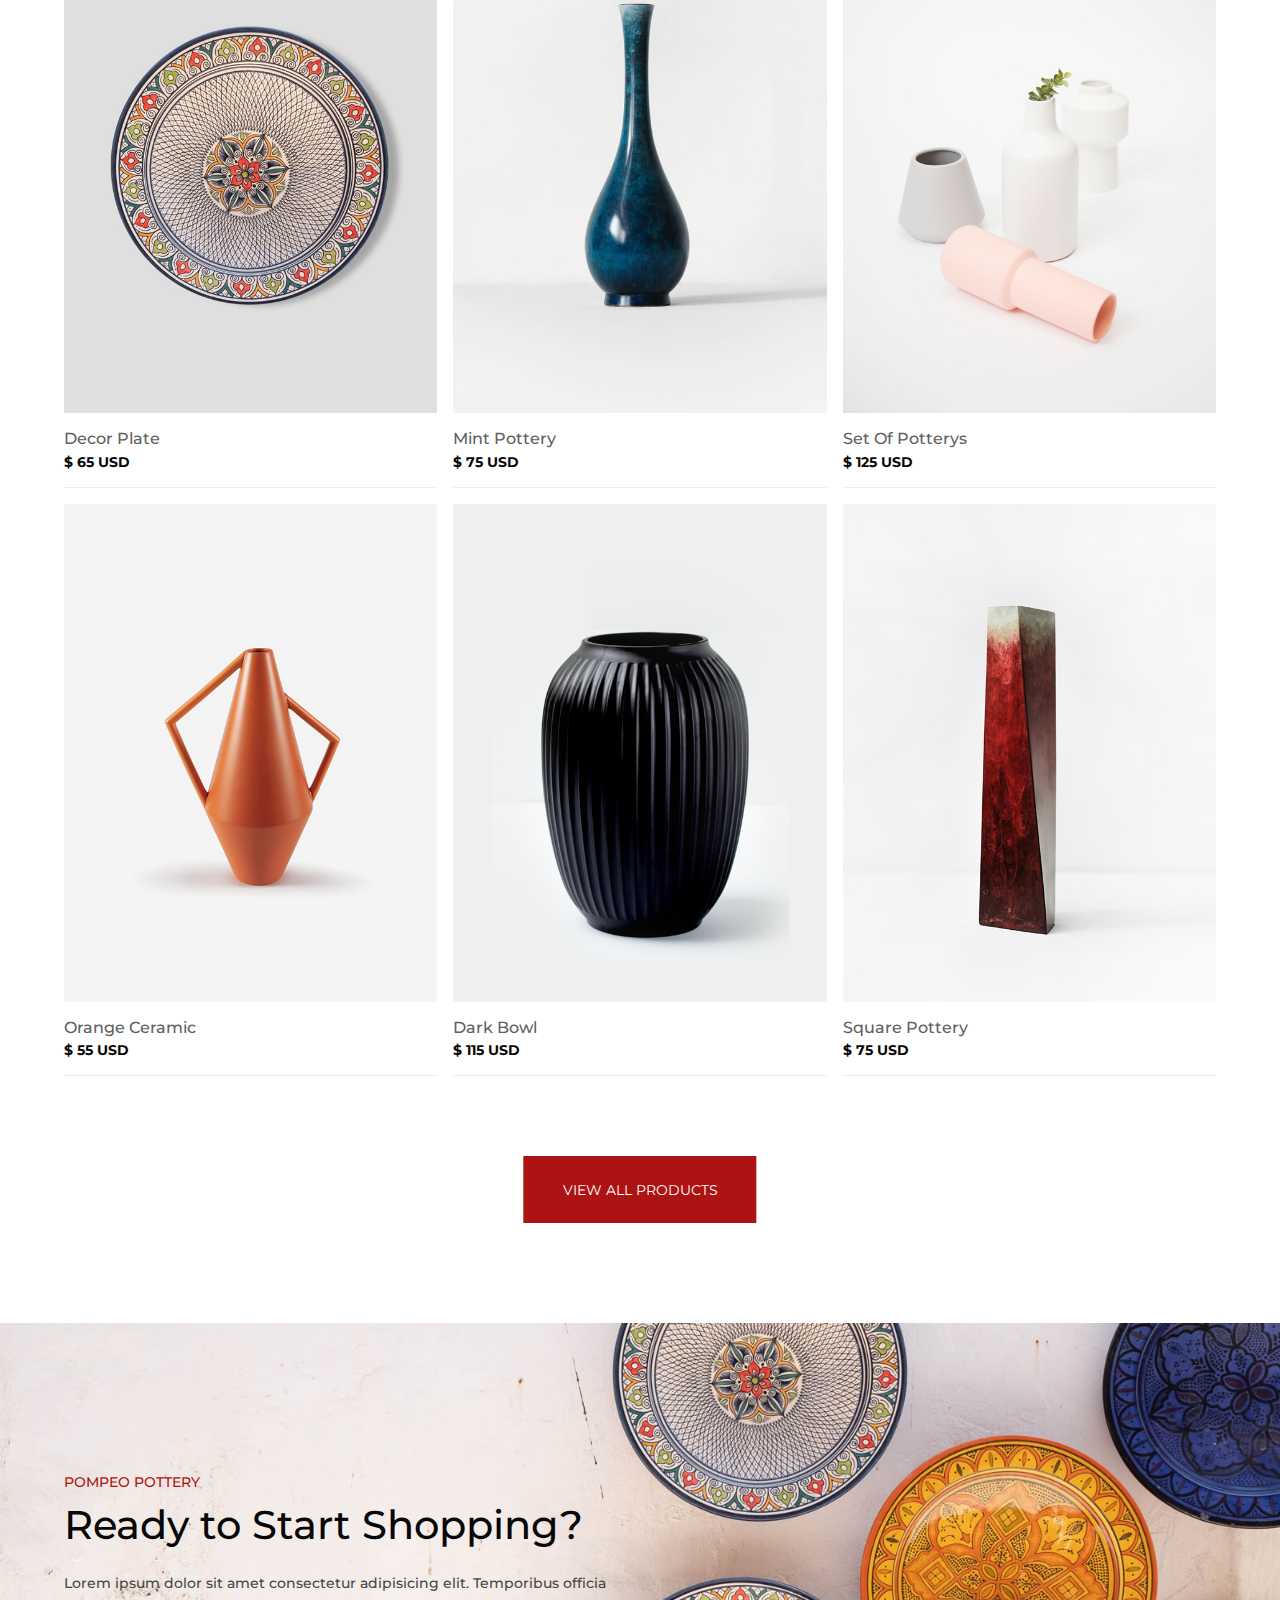
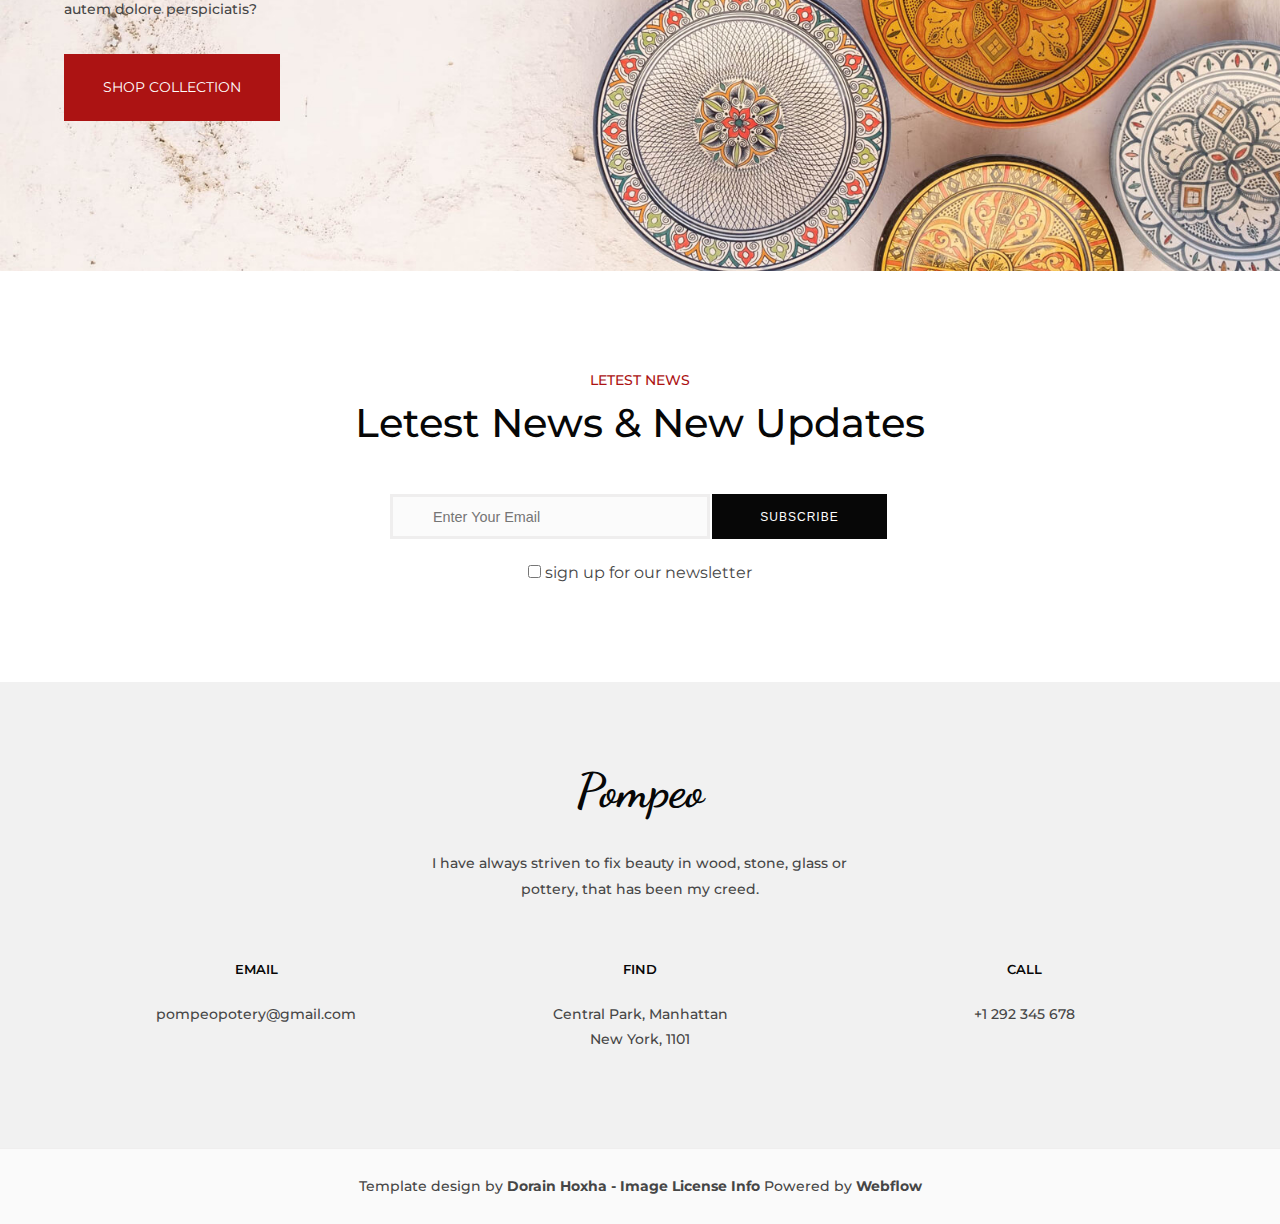
==== commit 0bfd0765: "code refactor and custom variables added" ====
--- a/index.html
+++ b/index.html
@@ -16,11 +16,11 @@
         <!----------------------- NAVBAR ----------------------->
         <nav id="nav" class="nav">
             <div class="container">
-                <div class="wrapper">
+                <div class="section__center">
                     <!-- LOGO -->
                     <span class="logo">Pompeo</span>
                     <!-- NAV TOGGLE -->
-                    <div class="nav__toggle">
+                    <div class="nav__toggle section__center">
                         <span></span>
                     </div>
                     <div class="nav__links-container">
@@ -47,18 +47,17 @@
             </div>
         </nav>
         <!----------------------- HERO ----------------------->
-        <section class="hero">
-            <div class="container">
-                <div class="wrapper">
+        <section class="hero flex__center">
+            <div class="container">
+                <div class="wrapper flex__center">
                     <div class="hero__content col-6">
                         <span class="sub__title">Pompeo Pottery</span>
-                        <h1 class="title">Unique Porcelain <span>&</span> Stone Collection</h1>
+                        <h1 class="title">Unique Porcelain <span class="title__span">&</span> Stone Collection</h1>
                         <p class="title__desc">Lorem ipsum dolor sit amet consectetur adipisicing elit. Veniam, enim.</p>
                         <a href="#" class="btn__solid">shop collection</a>
                     </div>
-                    <div class="hero__showcase col-6">
+                    <div class="hero__showcase ">
                         <div class="img"></div>
-                        <!-- <img src="images/hero-img.png" alt="hero img"> -->
                     </div>
                 </div>
             </div>
@@ -66,16 +65,16 @@
     </header>
     <main>
         <!----------------------- SECTION-01 (CETEGORIES) ----------------------->
-        <section id="cetegories" class="cetegories">
+        <section id="cetegories" class="cetegories section__pd section__border">
             <div class="container">
                 <div class="section__header">
                     <span class="sub__title">Product cetegories</span>
                     <h2 class="section__title">Porcelain & Pottery</h2>
                 </div>
-                <div class="wrapper cetegories__items">
+                <div class="section__center cetegories__items">
                     <article class="item">
                         <a href="#">
-                            <figure class="cetegory__item">
+                            <figure class="cetegory__item flex__center">
                                 <img src="images/pot.png" alt="vases">
                                 <figcaption>
                                     <span>Vases</span>
@@ -85,7 +84,7 @@
                     </article>
                     <article class="item">
                         <a href="#">
-                            <figure class="cetegory__item">
+                            <figure class="cetegory__item flex__center">
                                 <img src="images/bowl.png" alt="Mugs">
                                 <figcaption>
                                     <span>Mugs</span>
@@ -95,7 +94,7 @@
                     </article>
                     <article class="item">
                         <a href="#">
-                            <figure class="cetegory__item">
+                            <figure class="cetegory__item flex__center">
                                 <img src="images/plate-1.png" alt="Plates">
                                 <figcaption>
                                     <span>Pots</span>
@@ -104,7 +103,7 @@
                         </a>
                     </article>
                 </div>
-                <div class="wrapper cetegories__info">
+                <div class="wrapper cetegories__info section__center">
                     <div class="info__box">
                         <h3>Hand Grafted <br>Pottery since 1990</h3>
                         <p>Lorem ipsum dolor sit amet, consectetur adipiscing elit. Suspendisse varius enim in eros elementum. Duis cursus, mi quis viverra ornare, eros dolor interdum nulla, ut commodo diam libero vitae erat. Aenean faucibus nibh et justo cursus id rutrum lorem imperdiet. Nunc ut sem vitae risus posuere.</p>
@@ -117,11 +116,11 @@
             </div>
         </section>
         <!----------------------- SECTION-02 (FEATURED) ----------------------->
-        <section id="featured" class="featured">
+        <section id="featured" class="featured section__pd section__border">
             <div class="container">
                 <div class="featured__items">
 
-                    <div class="featured__item">
+                    <div class="featured__item flex__center">
                         <div class="featured__item-img">
                             <img src="images/featured-item-01.png" alt="featured item">
                         </div>
@@ -131,7 +130,7 @@
                             <a href="#" class="item-link">View Details</a>
                         </div>
                     </div>
-                    <div class="featured__item">
+                    <div class="featured__item flex__center">
                         <div class="featured__item-img">
                             <img src="images/feature-item-02.png" alt="featured item">
                         </div>
@@ -146,7 +145,7 @@
             </div>
         </section>
         <!----------------------- SECTION-03 (COLLECTION) ----------------------->
-        <section id="collection" class="collection">
+        <section id="collection" class="collection section__pd">
             <div class="container">
                 <div class="section__header">
                     <span class="sub__title">Our Online Store</span>
@@ -159,7 +158,7 @@
             </div>
         </section>
         <!----------------------- SECTION-04 (CTA) ----------------------->
-        <section id="cta" class="cta">
+        <section id="cta" class="cta section__bg">
             <div class="container">
                 <div class="wrapper">
                     <div class="cta__wrapper">
@@ -172,7 +171,7 @@
             </div>
         </section>
         <!----------------------- SECTION-05 (NEWSLETTER SECTION) ----------------------->
-        <section id="news" class="news">
+        <section id="news" class="news section__pd">
             <div class="container">
                 <div class="section__header">
                     <span class="sub__title">Letest News</span>
@@ -205,14 +204,14 @@
         </section>
     </main>
     <footer>
-        <section id="footer" class="footer">
+        <section id="footer" class="footer section__bg">
             <div class="container">
                 <div class="section__header">
                     <!-- LOGO -->
                     <span class="logo">Pompeo</span>
                     <p class="section__desc">I have always striven to fix beauty in wood, stone, glass or pottery, that has been my creed.</p>
                 </div>
-                <div class="wrapper">
+                <div class="flex__center wrapper">
                     <div class="col-1">
                         <div class="footer__icon"><i class="fa-regular fa-envelope"></i></div>
                         <h5>Email</h5>
--- a/css/style.css
+++ b/css/style.css
@@ -1,6 +1,57 @@
 /*============== GOOGLE FONTS ==================*/
 @import url('https://fonts.googleapis.com/css2?family=Dancing+Script:wght@500;700&family=Montserrat:wght@300;400;500;600;700;900&display=swap');
 
+/*============== VARIABLES ==================*/
+:root {
+    /*Basic colours*/
+    --clr-white: #fff;
+    --clr-black: #070707;
+    --clr-red: #ac1313;
+    --clr-yellow:#ebb96a;
+    --clr-orange:#f05b10;
+    /*Light Colours*/
+    --clr-light-1 : #f1f1f1;
+    --clr-light-2: #f2f2f2;
+    --clr-light-3: #fafafa;
+    /*Gray colours*/
+    --clr-grey-1: #464646;
+    --clr-grey-2: #606060;
+    --clr-grey-3: #efeeee;
+    --clr-grey-4: #1a1919;
+    /*BG Color*/
+    --clr-bg : var(--clr-white);
+    --clr-bg-light: var(--clr-light-1);
+    --clr-bg-dark: var(--clr-light-3);
+    /*Text color*/
+    --clr-text : var(--clr-grey-1);
+    --clr-link : var(--clr-grey-1);
+    --clr-link-light : var(--clr-grey-2);
+    --clr-link-hover : var(--clr-grey-4);
+    --clr-heading: var(--clr-black);
+    --clr-sub-heading: var(--clr-red);
+
+    --ff-primary: 'Montserrat', sans-serif;
+    --ff-secondary: 'Dancing Script', cursive;
+    --transition: all 400ms linear;
+    --light-shadow: 0 5px 15px rgba(0, 0, 0, 0.1);
+    --dark-shadow: 0 5px 15px rgba(0, 0, 0, 0.2);
+    --max-width: 1170px;
+    --letter-spacing: 0.01;
+    --line-height : 1.75;
+    --border-color: var(--clr-grey-3);
+    --border : 1px solid var(--border-color);
+    --boder-hover : var(--clr-red);
+
+    --font-weight--300 : 300;
+    --font-weight--400 : 400;
+    --font-weight--500 : 500;
+    --font-weight--600 : 600;
+    --font-weight--700 : 700;
+    --font-weight--900 : 900;
+}
+
+
+/*============== RESET ==================*/
 *,
 *::before,
 *::after {
@@ -9,10 +60,10 @@
     box-sizing: border-box;
 }
 body {
-    color: #313131;
-    background-color: #FFF;
-    font-family: 'Montserrat', sans-serif;
-    font-weight: 400;
+    color: var(--clr-text);
+    background-color: var(--clr-bg);
+    font-family: var(--ff-primary);
+    font-weight: var(--font-weight--400);
 }
 img {
     width: 100%;
@@ -24,37 +75,130 @@
 a {
     text-decoration: none;
 }
+/*============== GLOBAL STYLES ==================*/
 .container {
     width: 90%;
+    max-width: var(--max-width);
     margin: auto;
+}
+.section__bg{
+    background-color: var(--clr-bg-light);
+}
+.section__border {
+    border-bottom: var(--border);
+}
+.section__pd {
+    padding: 6.25rem 0;
+}
+.flex__center {
+    display: flex;
+    align-items: center;
+    justify-content: center;
+}
+.section__center {
+    display: flex;
+    align-items: center;
+    justify-content: space-between;
+}
+.section__header {
+    text-align: center;
+    margin-bottom: 3.1rem;
+}
+/*TYPOGRAPHY*/
+h1,h2,h3,h4,h5,h6{
+    color: var(--clr-heading);
+    font-weight: var(--font-weight--600);
+    letter-spacing: var(--letter-spacing);
+    line-height: 1.1;
+    margin-bottom: 1.5rem;
+}
+h1 {
+    font-size: 3rem;
+    margin-bottom: 1rem;
+}
+h2{
+    font-size: 2.5rem;
+    font-weight: 500;
+}
+h3 {
+    font-size: 1.8rem;
+    font-weight: 500;
+}
+h4 {
+    font-size: 1.3rem;
+}
+h5 {
+    font-size: 0.8rem;
+    font-weight: 600;
+    text-transform: uppercase;
+}
+.title__span {
+    color: var(--clr-red);
+    font-size: 1.2em;
+    font-weight: 700;
+    font-family: var(--ff-secondary);
+}  
+p {
+    color: var(--clr-text);
+    font-size: 0.9rem;
+    font-weight: var(--font-weight--500);
+    line-height: var(--line-height);
+    margin-bottom: 1rem;
+}
+/*button*/
+.btn__solid {
+    display: inline-block;
+    color: var(--clr-white);
+    font-size: 0.875rem;
+    font-weight: var(--font-weight--400);
+    text-transform: uppercase;
+    margin-right: 0px;
+    padding: 1.75em 2.8em;
+    background-color: var(--clr-red);
+    transition: var(--transition);
+}
+.btn__solid:hover {
+    background-color: var(--clr-black);
+    transform: translateY(-5px);
+}
+@media screen and (max-width:992px) {
+    h1{
+        font-size: 2.8rem;
+    }
+}
+@media screen and (max-width:768px) {
+    h1{
+        font-size: 2.5rem;
+    }
+}
+@media screen and (max-width:768px) {
+    h1{
+        font-size: 1.8rem;
+    }
 }
 /*============== HEADER ==================*/
 .header {
-    background-color: #F1F1F1;
-}
-.wrapper {
-    display: flex;
-    justify-content: space-between;
-    align-items: center;
+    background-color: var(--clr-bg-light);
 }
 .nav {
     position: absolute;
     width: 100%;
     padding: 1rem 0;
-    background-color: #FFF;
-    box-shadow: rgba(50, 50, 93, 0.1) 0px 13px 27px -5px, rgba(0, 0, 0, 0.1) 0px 8px 16px -8px;
+    background-color: var(--clr-bg);
+    box-shadow: var(--light-shadow);
 }
 .nav__fixed {
     position: fixed;
     width: 100%;
     padding: 0.9rem 0;
-    background-color: #F1F1F1;
+    background-color: var(--clr-bg-light);
     z-index: 999;
 }
 .logo {
+    color: var(--clr-black);
     font-size: 3rem;
-    font-family: 'Dancing Script', cursive;
-    font-weight: 700;
+    font-family: var(--ff-secondary);
+    font-weight: var(--font-weight--900);
     display: block;
 }
 .nav__links {
@@ -63,11 +207,11 @@
     gap: 2.5rem;
 }
 .nav__link {
-    color: #313131;
+    color: var(--clr-link);
     font-size: 0.85rem;
-    font-weight: 400;
+    font-weight: var(--font-weight--500);
     text-transform: uppercase;
-    letter-spacing: 1.2px;
+    letter-spacing: var(--letter-spacing);
     position: relative;
     cursor: pointer;
     user-select: none;
@@ -77,14 +221,14 @@
     position: absolute;
     width: 100%;
     height: 0.15em;
-    background-color: #313131;
+    background-color: var(--clr-link-hover);
     bottom: -0.375rem;
     transform-origin: center;
     transform: scaleX(0);
-    transition: all 400ms ease ;
+    transition: var(--transition);
 }
 .nav__link:hover{
-    color: #464646;
+    color: var(--clr-link-hover);
 }
 .nav__link:hover.nav__link::before{
     transform: scaleX(1);
@@ -92,9 +236,6 @@
 .nav__toggle {
     width: 2.25rem;
     height: 2.25rem;
-    display: flex;
-    align-items: center;
-    justify-content: center;
     position: relative;
     display: none;
 }
@@ -104,7 +245,7 @@
     display: block;
     width: 1.75rem;
     height: 0.125rem;
-    background-color: black;
+    background-color: var(--clr-black);
     position: relative;
 }
 .nav__toggle span::before,
@@ -114,7 +255,6 @@
 .nav__toggle span::before {
     position: absolute;
     top: -0.5rem;
-   
 }
 .nav__toggle span::after {
     position: absolute;
@@ -126,21 +266,21 @@
     }
     .nav__links-container {
         position: absolute;
-        background-color: #FFF;
+        background-color: var(--clr-bg);
         top: 100%;
         width: 100%;
         left: 0;
         height: 0;
         overflow: hidden;
-        transition: all 400ms ease;
-        box-shadow: rgba(50, 50, 93, 0.1) 0px 13px 27px -5px, rgba(0, 0, 0, 0.1) 0px 8px 16px -8px;
+        transition: var(--transition);
+        box-shadow: var(--dark-shadow);
     }
     .nav__links {
         all: unset;
         list-style: none;
     }
     .nav__links li{
-        border-top: 1px solid #313131;
+        border-top: var(--border);
     }
     .nav__link{
         display: block;
@@ -153,14 +293,7 @@
 /*============== HERO SECTION ==================*/
 .hero {
     height: 100vh;
-    display: flex;
-    align-items: center;
-    justify-content: center;
     overflow: hidden;
-}
-.hero .wrapper {
-    display: flex;
-    align-items: center;
 }
 .hero__content,
 .hero__showcase {
@@ -168,45 +301,16 @@
 }
 .sub__title {
     display: block;
-    color: #ac1313;
+    color: var(--clr-sub-heading);
     font-size: 0.9rem;
-    font-weight: 500;
-    letter-spacing: 1.5px;
+    font-weight: var(--font-weight--500);
+    letter-spacing: var(--letter-spacing);
     text-transform: uppercase;
     margin-bottom: 0.75rem;
-}
-.title {
-    font-size: 3rem;
-    font-weight: 600;
-    line-height: 1.1;
-    margin-bottom: 1rem;
-}
-.title span {
-    color: #ac1313;
-    font-size: 1.2em;
-    font-family: 'Dancing Script', cursive;
-    font-weight: 700;
-}   
+} 
 .title__desc {
     font-size: 1rem;
-    font-weight: 500;
-    letter-spacing: 1.5px;
-    margin-bottom: 2.5rem;
-}
-.btn__solid {
-    display: inline-block;
-    color: #fff;
-    font-size: 0.875rem;
-    font-weight: 400;
-    text-transform: uppercase;
-    margin-right: 0px;
-    padding: 1.75em 2.8em;
-    background-color: #ac1313;
-    transition: all 400ms ease;
-}
-.btn__solid:hover {
-    background-color: black;
-    transform: translateY(-5px);
+    margin-bottom: 2rem;
 }
 .hero__showcase .img{
     width: 1000px;
@@ -218,7 +322,6 @@
     background-size: 800px;
     background-repeat: no-repeat;
 }
-
 @media screen and (max-width:992px) {
     .hero {
         height: auto;
@@ -249,9 +352,6 @@
      }
 }
 @media screen and (max-width:768px) {
-    .title {
-        font-size: 2.5rem;
-    }
     .hero__showcase .img{
         height: 300px;
         background-size: 500px;
@@ -262,9 +362,6 @@
     }
 }
 @media screen and (max-width:548px) {
-    .title {
-        font-size: 1.8rem;
-    }
     .hero__content .title__desc{
         width: 80%;
     }
@@ -278,39 +375,23 @@
     }
 }
 /*============== CETEGORIES SECTION ==================*/
-.cetegories {
-    padding: 7rem 0;
-    border-bottom: 1px solid #f1f1f1;
-}
-.section__header {
-    text-align: center;
-    margin-bottom: 3.1rem;
-}
-.section__title {
-    font-size: 2.5rem;
-    font-weight: 500;
-}
 .cetegories__items {
     justify-content: space-around;
-    gap: 1.5rem;
     margin-bottom: 3.5rem;
 }
 .cetegory__item {
     width: 240px;
     height: 240px;
-    background-color: #ebb96a;
+    background-color: var(--clr-yellow);
     border: 30px solid rgba(50, 50, 93, 0.5);
     border-radius: 50%;
-    display: flex;
-    align-items: center;
-    justify-content: center;
     flex-direction: column;
 }
 .item:nth-child(2) .cetegory__item{
-    background-color: #f05b10;
+    background-color: var(--clr-orange);
 }
 .item:nth-child(3) .cetegory__item{
-    background-color: rgb(172, 19, 19);
+    background-color: var(--clr-red);
 }
 .cetegory__item img {
     width: 64px;
@@ -318,24 +399,13 @@
     margin-bottom: 0.75rem;
 }
 .cetegory__item figcaption span {
-    color: #FFF;
+    color: var(--clr-white);
     font-size: 1.1rem;
-    font-weight: normal;
+    letter-spacing: var(--letter-spacing);
     text-transform: uppercase;
 }
 .cetegories__info {
     gap: 3rem;
-}
-h3 {
-    font-size: 1.8rem;
-    font-weight: 500;
-    margin-bottom: 1.5rem;
-}
-.cetegories__info p {
-    color: #575757;
-    font-size: 0.9rem;
-    letter-spacing: 0.5px;
-    line-height: 1.5;
 }
 @media screen and (max-width:992px) {
     .cetegory__item {
@@ -350,6 +420,7 @@
     }
     .cetegories__items {
         flex-direction: column;
+        gap: 2rem;
     }
     .cetegories__info {
         flex-direction: column;
@@ -360,14 +431,7 @@
     }
 }
 /*============== FEATURED SECTION ==================*/
-.featured {
-    padding: 5rem 0;
-    border-bottom: 1px solid #f1f1f1;
-}
 .featured__item {
-    display: flex;
-    align-items: center;
-    justify-content: space-between;
     gap: 2rem;
 }
 .featured__item:not(:last-child) {
@@ -394,7 +458,7 @@
     position: absolute;
     width: 100%;
     height: 50%;
-    background-color: #f1f1f1;
+    background-color: var(--clr-bg-light);
 }
 .featured__item-img,
 .featured__item-info {
@@ -403,24 +467,9 @@
 .featured__item-info {
     padding-right: 6rem;
 }
-h4 {
-    color: #313131;
-    font-size: 1.3rem;
-    font-weight: 600;
-    letter-spacing: 0.8px;
-    margin-bottom: 1rem;
-}
-.featured__item-info p {
-    color: #464646;
-    font-size: 0.9rem;
-    font-weight: 500;
-    line-height: 1.5;
-    margin-bottom: 1rem;
-}
 .featured__item-info a {
-    color: #313131;
-    font-size: 1rem;
-    font-weight: 500;
+    color: var(--clr-black);
+    font-weight: var(--font-weight--500);
     margin-bottom: 1rem;
 }
 @media screen and (max-width:768px) {
@@ -438,12 +487,9 @@
 
     .featured__item:nth-child(even) .featured__item-img {
     order: initial;
-}
+    }
 }
 /*============== COLLECTION SECTION ==================*/
-.collection {
-    padding: 5rem 0;
-}
 .grid__container {
     display: grid;
     grid-template-columns: repeat(3, 1fr);
@@ -451,13 +497,13 @@
     margin-bottom: 5rem;
 }
 .grid__item {
-    border-bottom: 1px solid #F1F1F1;
-    transition: all 400ms ease;
+    border-bottom: var(--border);
+    transition: var(--transition);
 }
 .box__img {
     position: relative;
     overflow: hidden;
-    transition: all 400ms ease;
+    transition: var(--transition);
 }
 .box__img::before {
     content: '';
@@ -469,33 +515,33 @@
     left: 0;
     z-index: 9;
     display: none;
-    transition: all 400ms ease;
+    transition: var(--transition);
 }
 .box__img img{
     aspect-ratio: 3/4;
     object-fit: cover;
-    transition: all 400ms ease;
+    transition: var(--transition);
 }
 .box__content {
     padding: 1rem 0;
 }
 .box__content a{
     display: block;
-    color: #575757;
+    color: var(--clr-link-light);
     font-size: 1rem;
-    font-weight: 500;
+    font-weight: var(--font-weight--500);
     margin-bottom: 0.3rem;
 }
 .box__content span{
     display: block;
-    color: #000;
-    font-size: 14px;
-    font-weight: 700;
+    color: var(--clr-black);
+    font-size: 0.9rem;
+    font-weight: var(--font-weight--700);
     text-transform: uppercase;
-    letter-spacing: 0.8px;
+    letter-spacing: var(--letter-spacing);
 }
 .grid__item:hover {
-    border-color: #ac1313;
+    border-color: var(--boder-hover);
 }
 .grid__item:hover .box__img img {
     transform: scale(1.1);
@@ -521,7 +567,6 @@
 }
 /*============== CTA SECTION ==================*/
 .cta {
-    background: #F1F1F1;
     background: url(../images/cta-bg.jpeg);
     background-size:cover;
     padding: 150px 0;
@@ -529,9 +574,6 @@
 .cta__wrapper {
     width: 50%;
 }
-.cta__wrapper h2 {
-    margin-bottom: 1rem;
-}
 .cta__wrapper p {
     margin-bottom: 2rem;
 }
@@ -545,9 +587,6 @@
     }
 } 
 /*============== NEWSLETTER SECTION ==================*/
-.news {
-    padding: 7.5rem 0;
-}
 form {
     text-align: center;
 }
@@ -567,10 +606,10 @@
     padding-left: 40px;
     border: none;
     border-style: solid;
-    border-color: #ebebeb;
+    border-color: var(--border-color);
     background-color: hsla(0, 0%, 85.9%, 0.1);
-    color: #6c6c6c;
-    font-size: 13px;
+    color: var(--clr-grey-2);
+    font-size: 0.9rem;
     outline: none;
 }
 .subscribe__btn {
@@ -580,9 +619,9 @@
     padding: 0 35px;
     border: none;
     outline: none;
-    background-color: #000;
-    transition: all 400ms ease;
-    color: #fff;
+    background-color: var(--clr-black);
+    transition: var(--transition);
+    color: var(--clr-white);
     font-size: 12px;
     text-align: center;
     letter-spacing: 1px;
@@ -591,8 +630,7 @@
 /*============== FOOTER SECTION ==================*/
 #footer {
     padding: 5rem 0;
-    background-color: #F1F1F1;
-    border-bottom: 1px solid #464646;
+    border-bottom: var(--border);
 }
 #footer .wrapper {
     align-items: flex-start;
@@ -609,22 +647,9 @@
     text-align: center;
 }
 .footer__icon {
-    color: #313131;
+    color: var(--clr-black);
     font-size: 1.8rem;
     margin-bottom: 0.75rem;
-}
-h5 {
-    color: #313131;
-    font-size: 0.8rem;
-    font-weight: 600;
-    text-transform: uppercase;
-    margin-bottom: 1.5rem;
-}
-p {
-    color: #464646;
-    font-size: 0.85rem;
-    font-weight: 500;
-    line-height: 1.5;
 }
 @media screen and (max-width:768px) {
     #footer .wrapper {
@@ -636,7 +661,10 @@
 }
 /*============== SITE FOOTER SECTION ==================*/
 .site__footer {
-    background-color: #f1f1f1;
+    background-color: var(--clr-bg-dark);
     padding: 25px 0;
     text-align: center;
+}
+.site__footer p {
+    margin-bottom: 0;
 }